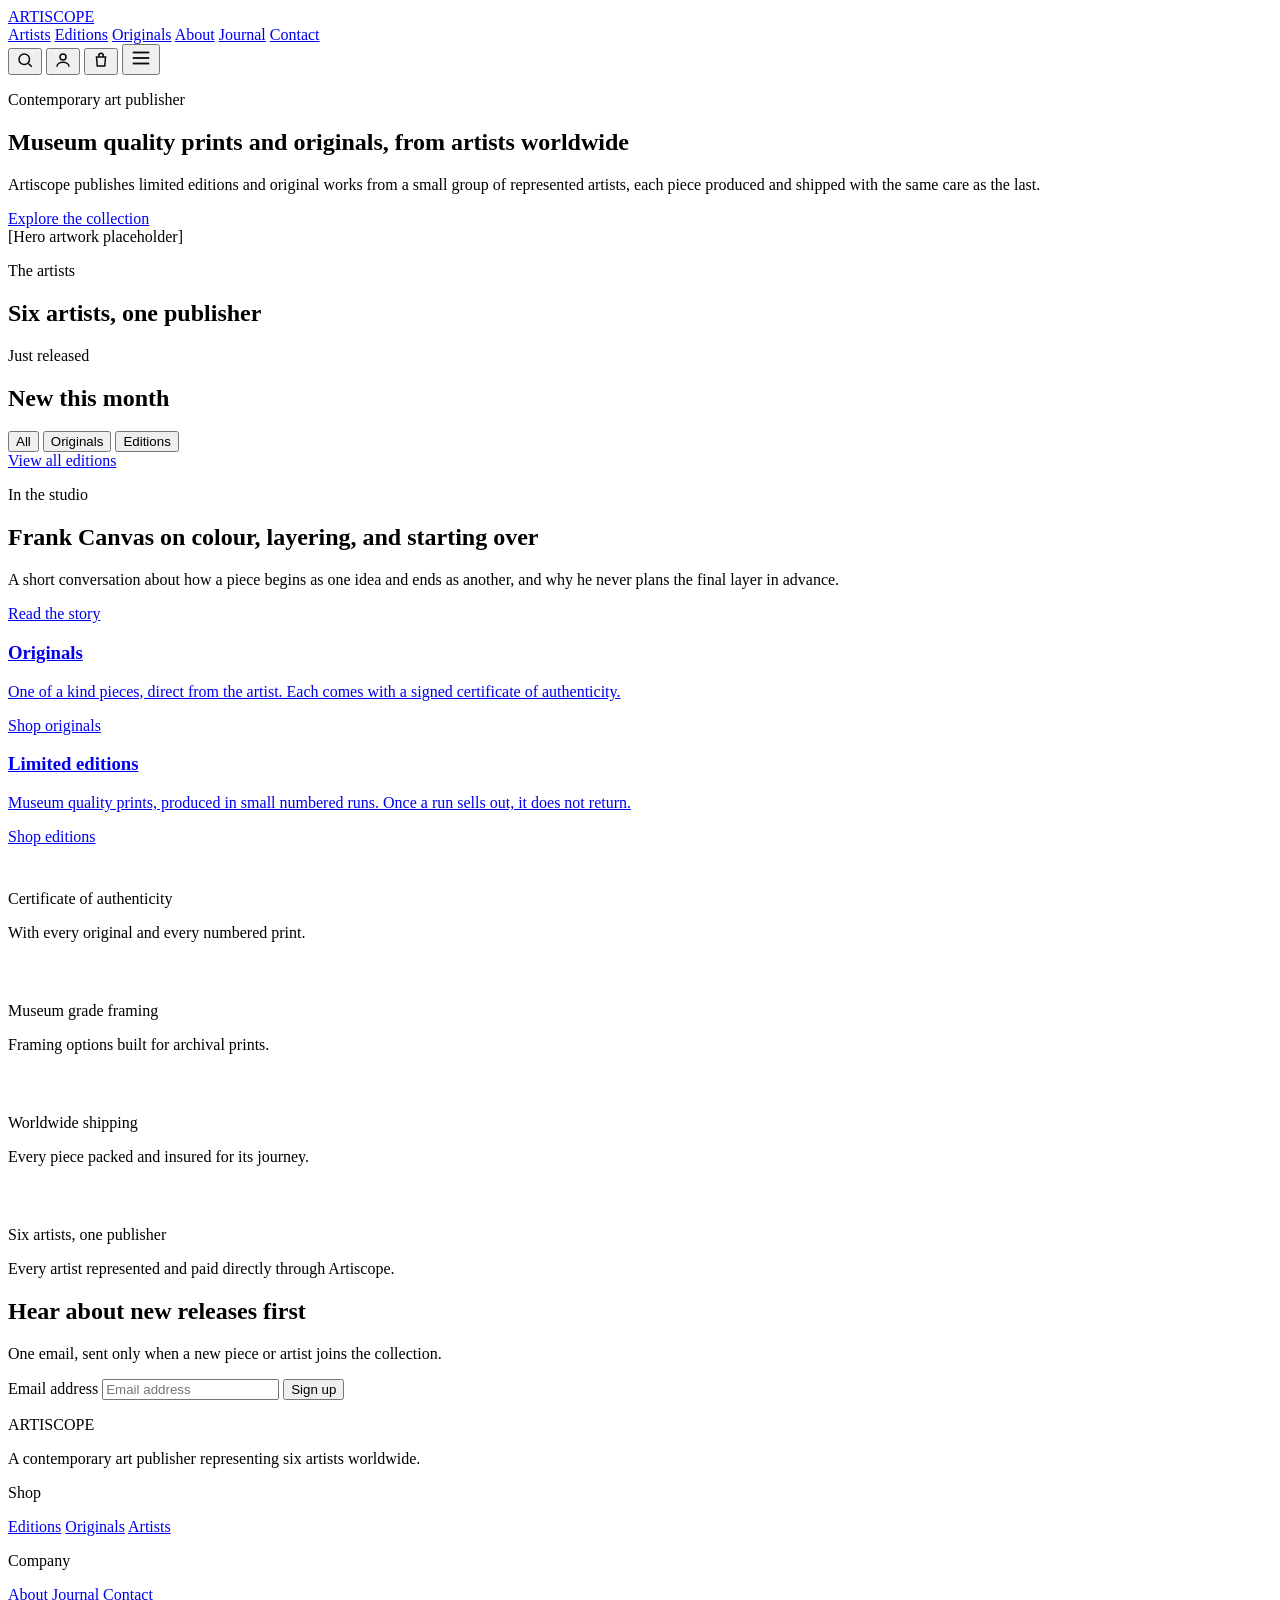
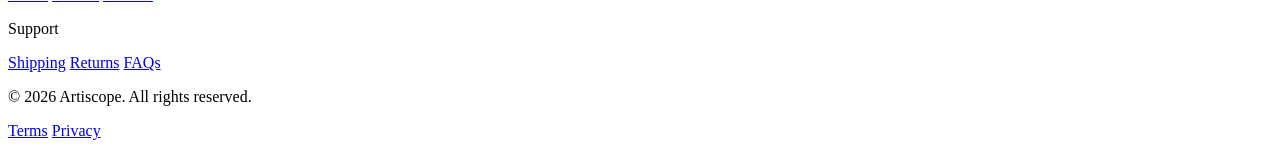
==== index.html @ 6ca1b60c "HTML 1.0" ====
<!doctype html>
<html lang="en">
<head>
<meta charset="utf-8">
<meta name="viewport" content="width=device-width, initial-scale=1">
<title>Artiscope, contemporary art publisher</title>
<meta name="description" content="Museum quality prints and originals, from artists worldwide.">
<link rel="preconnect" href="https://fonts.googleapis.com">
<link rel="stylesheet" href="https://fonts.googleapis.com/css2?family=Fraunces:opsz,wght@9..144,300;9..144,500;9..144,600&family=Work+Sans:wght@400;500&display=swap">
<link rel="stylesheet" href="css/style.css">
</head>
<body>

<!-- NAV -->
<header class="nav">
  <div class="nav-inner">
    <a href="#" class="logo">ARTISCOPE</a>
    <nav class="desktop-nav" aria-label="Primary">
      <a href="#artists" class="nav-link">Artists</a>
      <a href="#editions" class="nav-link">Editions</a>
      <a href="#originals" class="nav-link">Originals</a>
      <a href="#about" class="nav-link">About</a>
      <a href="#journal" class="nav-link">Journal</a>
      <a href="#contact" class="nav-link">Contact</a>
    </nav>
    <div class="nav-icons">
      <button class="icon-btn" id="search-toggle" aria-label="Search">
        <svg width="18" height="18" viewBox="0 0 24 24" fill="none" stroke="#0A0A0A" stroke-width="2"><circle cx="11" cy="11" r="7"></circle><line x1="21" y1="21" x2="16.65" y2="16.65"></line></svg>
      </button>
      <button class="icon-btn" aria-label="Account">
        <svg width="18" height="18" viewBox="0 0 24 24" fill="none" stroke="#0A0A0A" stroke-width="2"><circle cx="12" cy="8" r="4"></circle><path d="M4 21c0-4 4-6 8-6s8 2 8 6"></path></svg>
      </button>
      <button class="icon-btn" id="cart-toggle" aria-label="Open bag">
        <svg width="18" height="18" viewBox="0 0 24 24" fill="none" stroke="#0A0A0A" stroke-width="2"><path d="M6 8h12l-1 12H7L6 8z"></path><path d="M9 8V6a3 3 0 0 1 6 0v2"></path></svg>
        <span class="cart-badge" id="cart-badge" hidden>0</span>
      </button>
      <button class="icon-btn hamburger" id="menu-toggle" aria-label="Open menu">
        <svg width="22" height="22" viewBox="0 0 24 24" fill="none" stroke="#0A0A0A" stroke-width="2"><line x1="3" y1="6" x2="21" y2="6"></line><line x1="3" y1="12" x2="21" y2="12"></line><line x1="3" y1="18" x2="21" y2="18"></line></svg>
      </button>
    </div>
  </div>
</header>

<!-- MOBILE MENU -->
<div class="mobile-menu" id="mobile-menu" hidden>
  <div class="mobile-menu-top">
    <span class="logo">ARTISCOPE</span>
    <button class="icon-btn" id="menu-close" aria-label="Close menu">
      <svg width="22" height="22" viewBox="0 0 24 24" fill="none" stroke="#0A0A0A" stroke-width="2"><line x1="4" y1="4" x2="20" y2="20"></line><line x1="20" y1="4" x2="4" y2="20"></line></svg>
    </button>
  </div>
  <nav class="mobile-menu-links" aria-label="Mobile primary">
    <a href="#artists">Artists</a>
    <a href="#editions">Editions</a>
    <a href="#originals">Originals</a>
    <a href="#about">About</a>
    <a href="#journal">Journal</a>
    <a href="#contact">Contact</a>
  </nav>
</div>

<!-- SEARCH OVERLAY -->
<div class="search-overlay" id="search-overlay" hidden>
  <div class="search-inner">
    <div class="search-top">
      <span class="eyebrow">Search</span>
      <button class="icon-btn" id="search-close" aria-label="Close search">
        <svg width="22" height="22" viewBox="0 0 24 24" fill="none" stroke="#0A0A0A" stroke-width="2"><line x1="4" y1="4" x2="20" y2="20"></line><line x1="20" y1="4" x2="4" y2="20"></line></svg>
      </button>
    </div>
    <label for="search-input" class="visually-hidden">Search artists, editions and journal</label>
    <input id="search-input" class="search-input" type="text" placeholder="Search artists, editions, journal" autocomplete="off">
    <div id="search-results" class="search-results"></div>
  </div>
</div>

<!-- CART DRAWER -->
<div class="cart-backdrop" id="cart-backdrop" hidden></div>
<aside class="cart-drawer" id="cart-drawer" hidden aria-label="Shopping bag">
  <div class="cart-head">
    <h3>Your bag</h3>
    <button class="icon-btn" id="cart-close" aria-label="Close bag">
      <svg width="20" height="20" viewBox="0 0 24 24" fill="none" stroke="#0A0A0A" stroke-width="2"><line x1="4" y1="4" x2="20" y2="20"></line><line x1="20" y1="4" x2="4" y2="20"></line></svg>
    </button>
  </div>
  <div class="cart-body" id="cart-body"></div>
  <div class="cart-foot" id="cart-foot" hidden>
    <div class="cart-subtotal-row">
      <span>Subtotal</span>
      <span id="cart-subtotal">£0</span>
    </div>
    <button class="btn-primary btn-block" id="checkout-btn">Checkout</button>
    <p class="cart-note">Prototype only, no payment is taken yet.</p>
  </div>
</aside>

<main>

  <!-- HERO -->
  <section class="hero">
    <p class="eyebrow">Contemporary art publisher</p>
    <h1>Museum quality prints and originals, from artists worldwide</h1>
    <p class="hero-copy">Artiscope publishes limited editions and original works from a small group of represented artists, each piece produced and shipped with the same care as the last.</p>
    <a href="#editions" class="btn-primary">Explore the collection</a>
    <div class="hero-image">[Hero artwork placeholder]</div>
  </section>

  <!-- ARTISTS -->
  <section id="artists" class="section">
    <div class="section-head">
      <p class="eyebrow">The artists</p>
      <h2>Six artists, one publisher</h2>
    </div>
    <div class="artists-grid" id="artists-grid"></div>
  </section>

  <!-- RELEASES -->
  <section id="editions" class="section section-tinted">
    <div class="section-head">
      <p class="eyebrow">Just released</p>
      <h2>New this month</h2>
    </div>
    <div class="filter-tabs" id="filter-tabs">
      <button class="filter-tab is-active" data-filter="all">All</button>
      <button class="filter-tab" data-filter="originals">Originals</button>
      <button class="filter-tab" data-filter="editions">Editions</button>
    </div>
    <div class="releases-grid" id="releases-grid"></div>
    <p class="empty-note" id="releases-empty" hidden>No pieces in this category right now.</p>
    <a href="#" class="btn-ghost">View all editions</a>
  </section>

  <!-- EDITORIAL -->
  <section id="journal" class="section">
    <div class="editorial">
      <div class="editorial-image"></div>
      <div class="editorial-copy">
        <p class="eyebrow">In the studio</p>
        <h2>Frank Canvas on colour, layering, and starting over</h2>
        <p>A short conversation about how a piece begins as one idea and ends as another, and why he never plans the final layer in advance.</p>
        <a href="#" class="btn-ghost">Read the story</a>
      </div>
    </div>
  </section>

  <!-- ORIGINALS VS EDITIONS -->
  <section id="originals" class="section">
    <div class="panels">
      <a href="#" class="panel">
        <h3>Originals</h3>
        <p>One of a kind pieces, direct from the artist. Each comes with a signed certificate of authenticity.</p>
        <span class="btn-ghost">Shop originals</span>
      </a>
      <a href="#" class="panel">
        <h3>Limited editions</h3>
        <p>Museum quality prints, produced in small numbered runs. Once a run sells out, it does not return.</p>
        <span class="btn-ghost">Shop editions</span>
      </a>
    </div>
  </section>

  <!-- TRUST -->
  <section class="trust">
    <div class="trust-grid">
      <div class="trust-item">
        <svg width="24" height="24" viewBox="0 0 24 24" fill="none" stroke="#FFFFFF" stroke-width="1.6"><path d="M12 2l2.4 4.9 5.4.8-3.9 3.8.9 5.4-4.8-2.5-4.8 2.5.9-5.4-3.9-3.8 5.4-.8z"></path></svg>
        <p class="trust-title">Certificate of authenticity</p>
        <p class="trust-copy">With every original and every numbered print.</p>
      </div>
      <div class="trust-item">
        <svg width="24" height="24" viewBox="0 0 24 24" fill="none" stroke="#FFFFFF" stroke-width="1.6"><rect x="3" y="3" width="18" height="18" rx="2"></rect></svg>
        <p class="trust-title">Museum grade framing</p>
        <p class="trust-copy">Framing options built for archival prints.</p>
      </div>
      <div class="trust-item">
        <svg width="24" height="24" viewBox="0 0 24 24" fill="none" stroke="#FFFFFF" stroke-width="1.6"><circle cx="12" cy="12" r="9"></circle><line x1="3" y1="12" x2="21" y2="12"></line></svg>
        <p class="trust-title">Worldwide shipping</p>
        <p class="trust-copy">Every piece packed and insured for its journey.</p>
      </div>
      <div class="trust-item">
        <svg width="24" height="24" viewBox="0 0 24 24" fill="none" stroke="#FFFFFF" stroke-width="1.6"><circle cx="12" cy="8" r="4"></circle><path d="M4 21c0-4 4-6 8-6s8 2 8 6"></path></svg>
        <p class="trust-title">Six artists, one publisher</p>
        <p class="trust-copy">Every artist represented and paid directly through Artiscope.</p>
      </div>
    </div>
  </section>

  <!-- NEWSLETTER -->
  <section id="about" class="section newsletter">
    <h2>Hear about new releases first</h2>
    <p>One email, sent only when a new piece or artist joins the collection.</p>
    <form class="newsletter-form" id="newsletter-form">
      <label for="newsletter-email" class="visually-hidden">Email address</label>
      <input id="newsletter-email" type="email" placeholder="Email address" required>
      <button class="btn-primary" type="submit">Sign up</button>
    </form>
    <p class="newsletter-success" id="newsletter-success" hidden>Thanks, you are on the list.</p>
  </section>

</main>

<!-- FOOTER -->
<footer id="contact" class="footer">
  <div class="footer-grid">
    <div>
      <p class="footer-logo">ARTISCOPE</p>
      <p class="footer-blurb">A contemporary art publisher representing six artists worldwide.</p>
    </div>
    <div class="footer-col">
      <p class="footer-heading">Shop</p>
      <a href="#editions" class="footer-link">Editions</a>
      <a href="#originals" class="footer-link">Originals</a>
      <a href="#artists" class="footer-link">Artists</a>
    </div>
    <div class="footer-col">
      <p class="footer-heading">Company</p>
      <a href="#about" class="footer-link">About</a>
      <a href="#journal" class="footer-link">Journal</a>
      <a href="#contact" class="footer-link">Contact</a>
    </div>
    <div class="footer-col">
      <p class="footer-heading">Support</p>
      <a href="#" class="footer-link">Shipping</a>
      <a href="#" class="footer-link">Returns</a>
      <a href="#" class="footer-link">FAQs</a>
    </div>
  </div>
  <div class="footer-bottom">
    <p>© 2026 Artiscope. All rights reserved.</p>
    <div class="footer-legal">
      <a href="#" class="footer-link">Terms</a>
      <a href="#" class="footer-link">Privacy</a>
    </div>
  </div>
</footer>

<script src="js/data.js"></script>
<script src="js/main.js"></script>
</body>
</html>
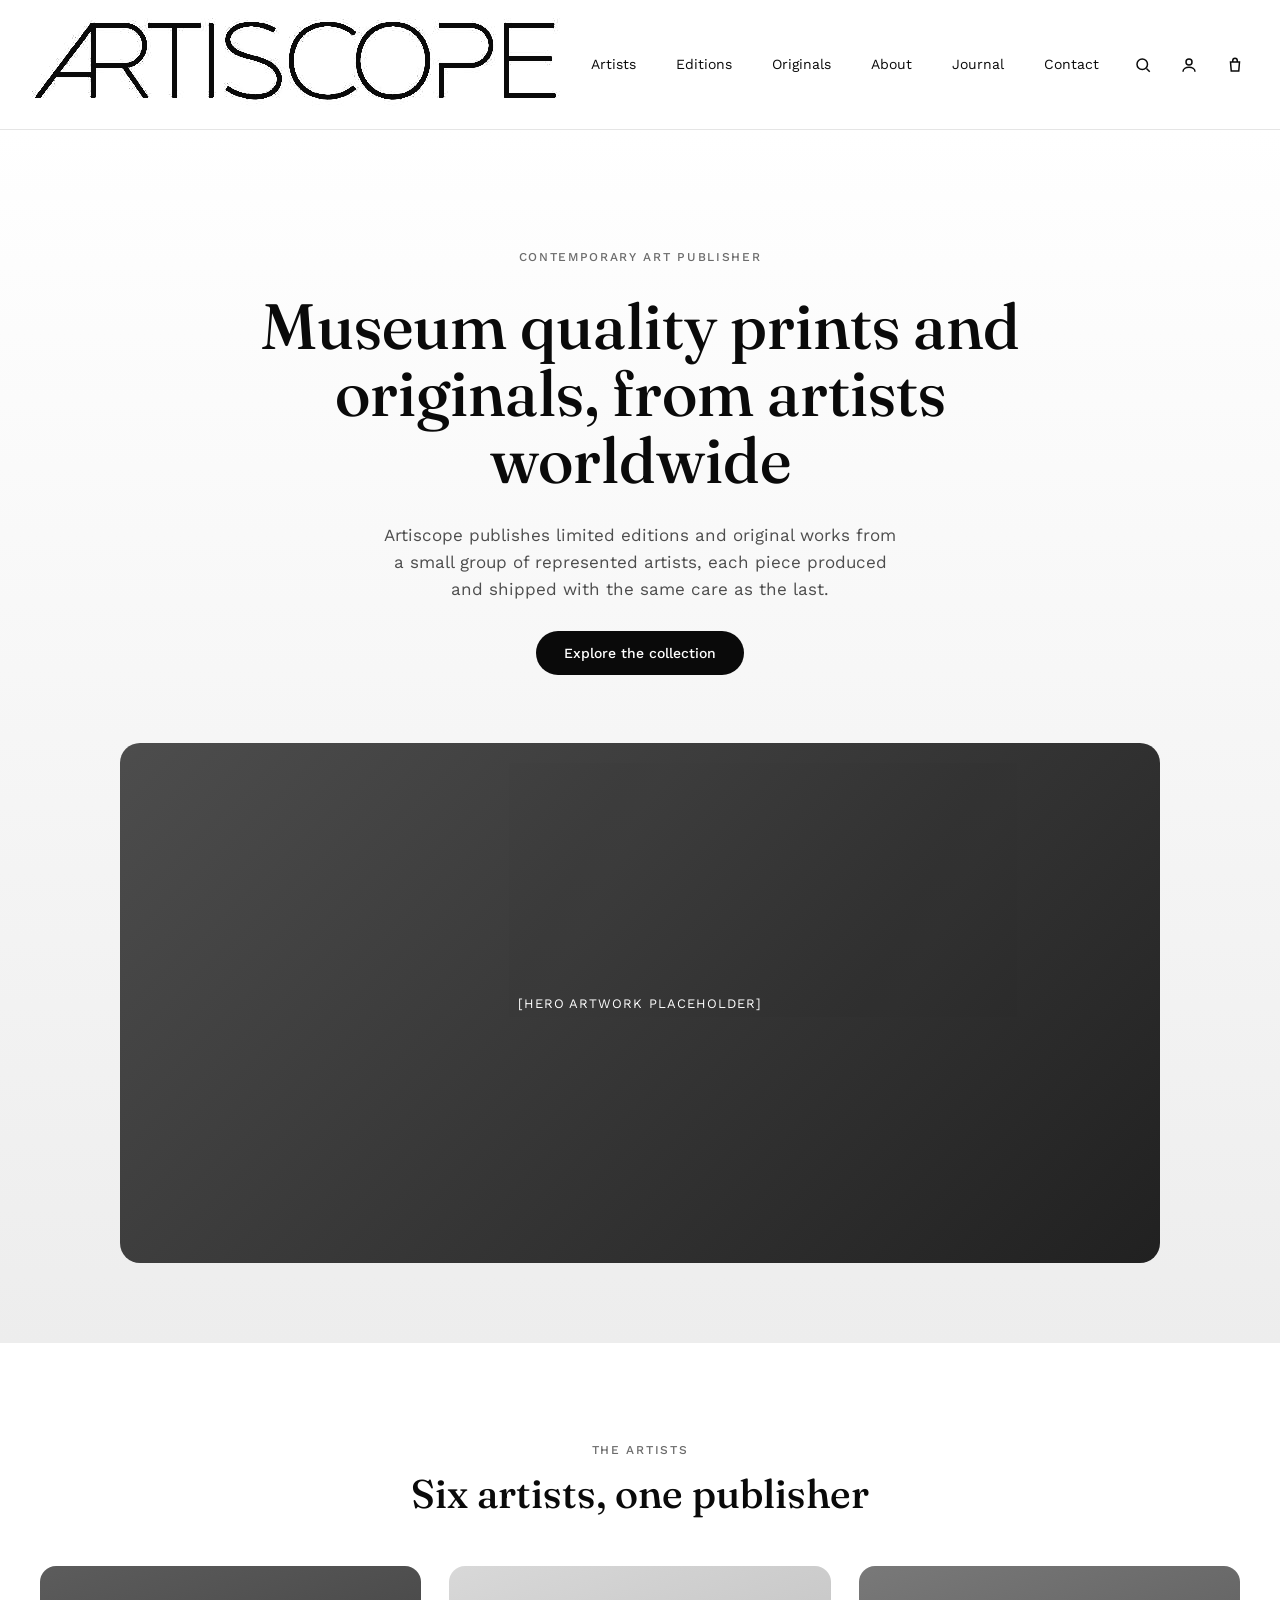
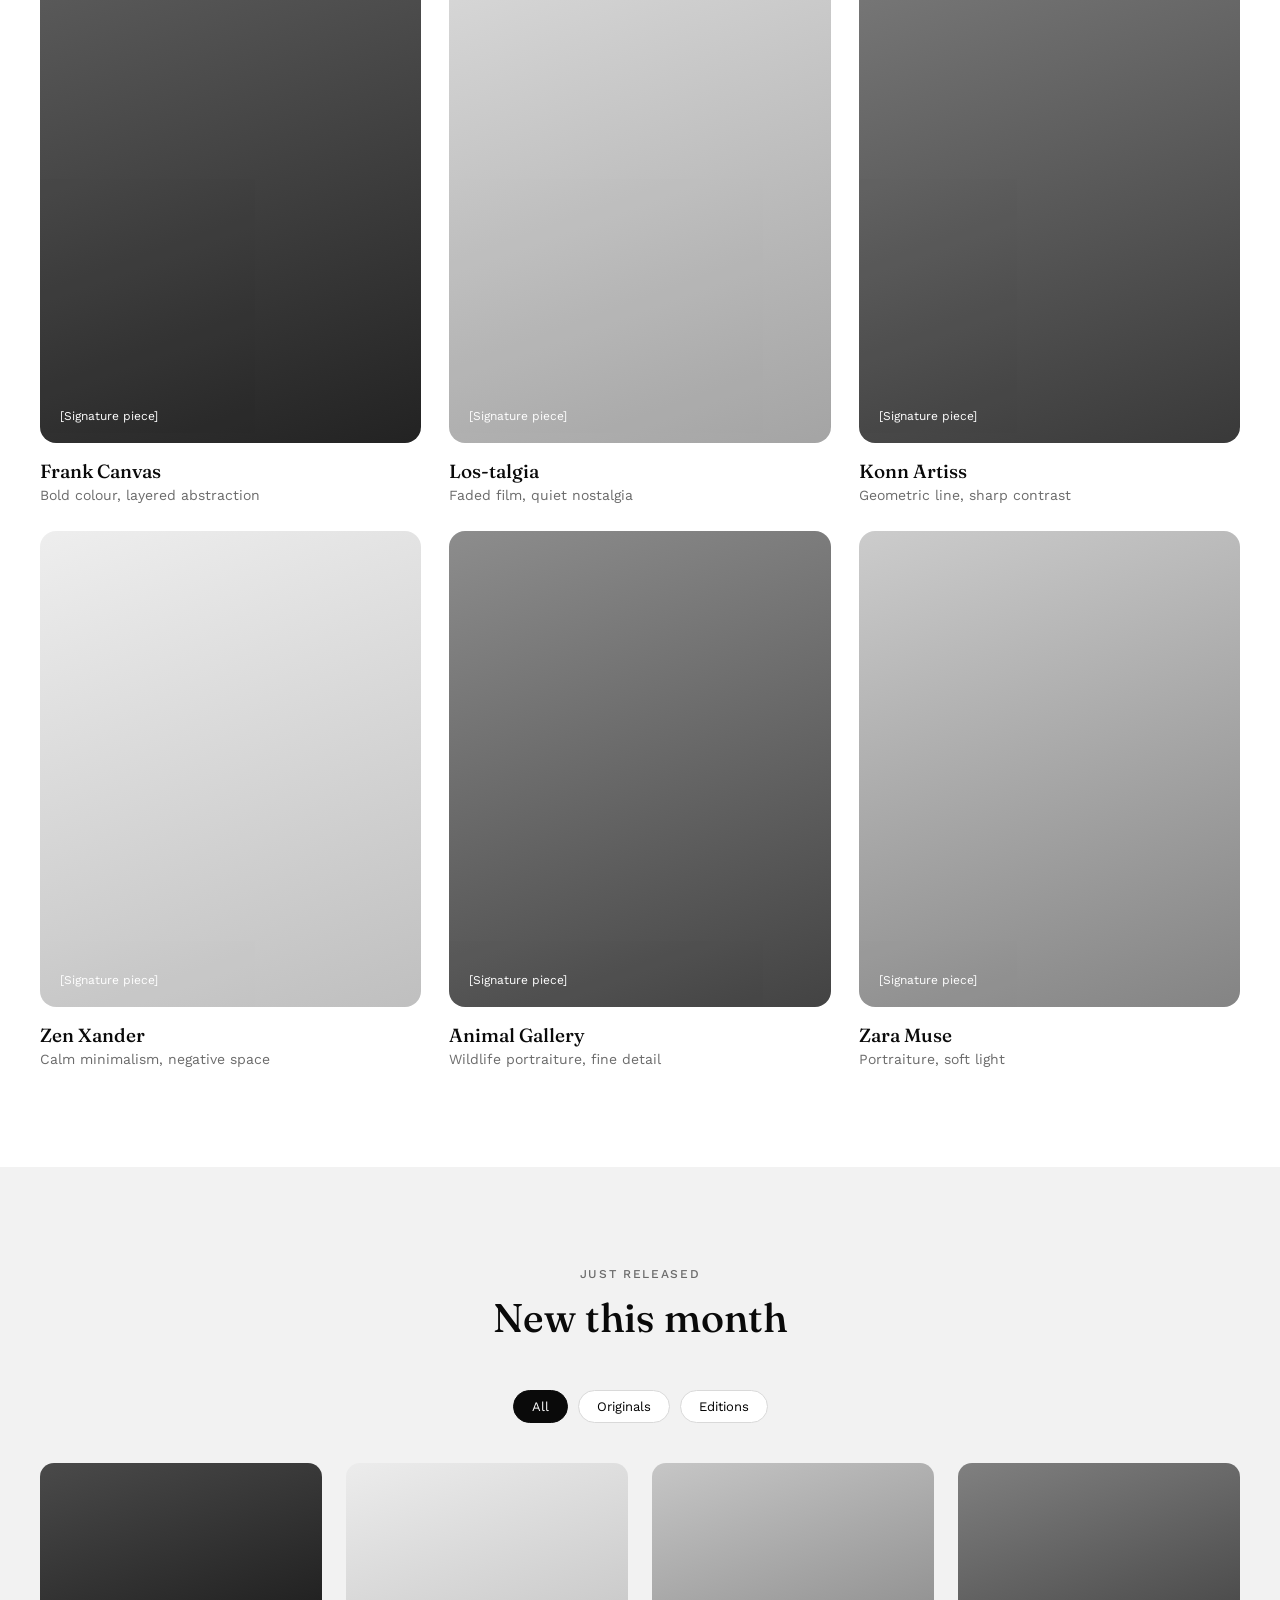
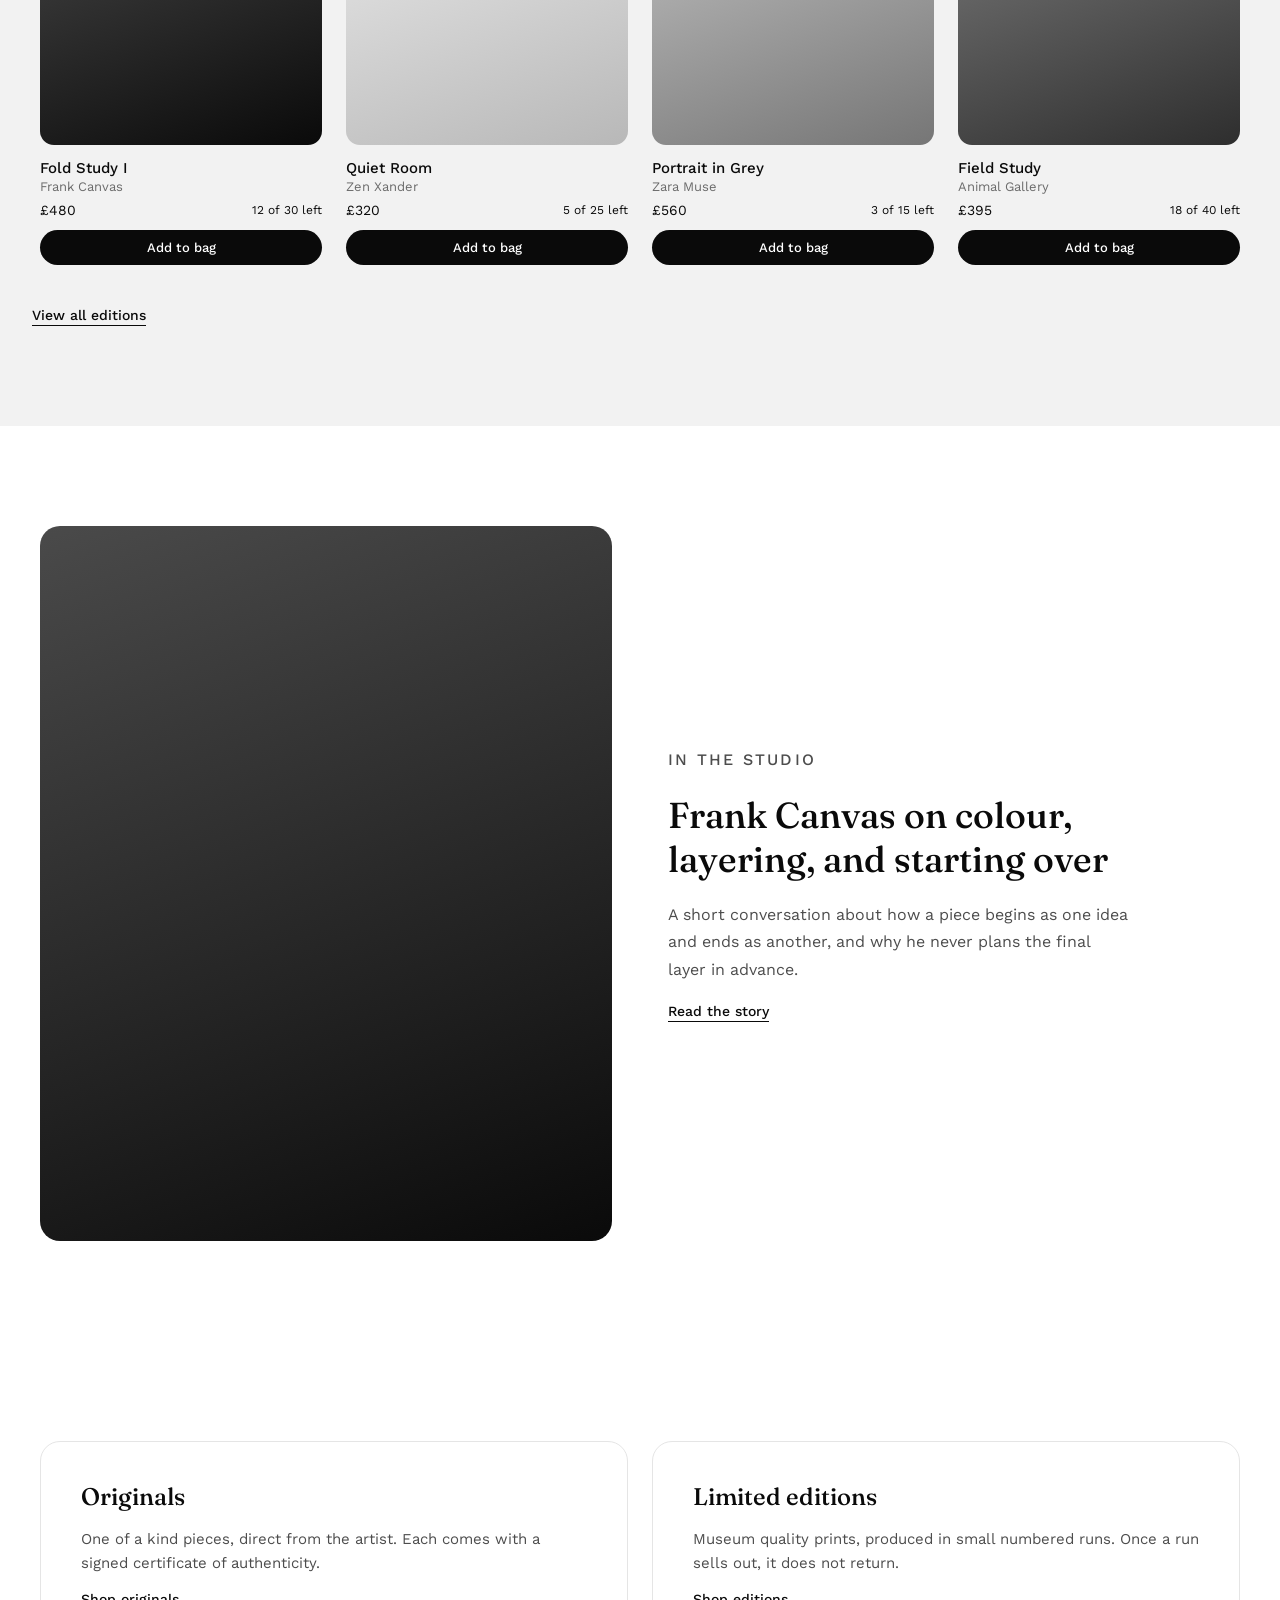
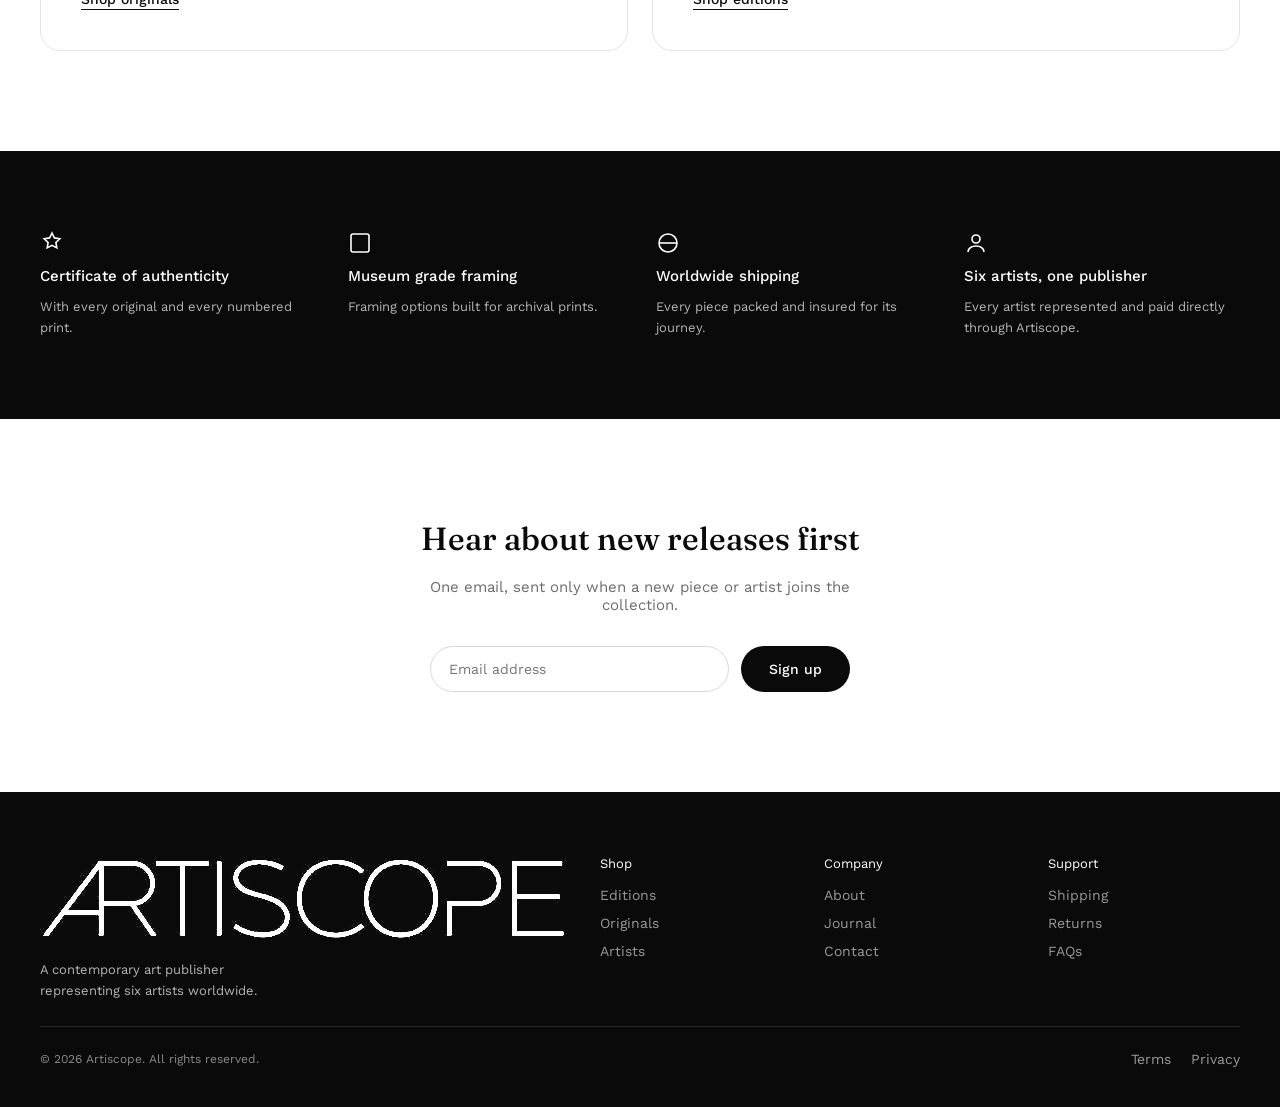
==== commit 55800b7b: "Replace text logos with image logos" ====
--- a/index.html
+++ b/index.html
@@ -14,7 +14,7 @@
 <!-- NAV -->
 <header class="nav">
   <div class="nav-inner">
-    <a href="#" class="logo">ARTISCOPE</a>
+    <a href="#" class="logo"><img src="logo-black.png" alt="Artiscope" class="logo-img"></a>
     <nav class="desktop-nav" aria-label="Primary">
       <a href="#artists" class="nav-link">Artists</a>
       <a href="#editions" class="nav-link">Editions</a>
@@ -44,7 +44,7 @@
 <!-- MOBILE MENU -->
 <div class="mobile-menu" id="mobile-menu" hidden>
   <div class="mobile-menu-top">
-    <span class="logo">ARTISCOPE</span>
+    <span class="logo"><img src="logo-black.png" alt="Artiscope" class="logo-img"></span>
     <button class="icon-btn" id="menu-close" aria-label="Close menu">
       <svg width="22" height="22" viewBox="0 0 24 24" fill="none" stroke="#0A0A0A" stroke-width="2"><line x1="4" y1="4" x2="20" y2="20"></line><line x1="20" y1="4" x2="4" y2="20"></line></svg>
     </button>
@@ -203,7 +203,7 @@
 <footer id="contact" class="footer">
   <div class="footer-grid">
     <div>
-      <p class="footer-logo">ARTISCOPE</p>
+      <img src="logo-white.png" alt="Artiscope" class="footer-logo-img">
       <p class="footer-blurb">A contemporary art publisher representing six artists worldwide.</p>
     </div>
     <div class="footer-col">
--- a/css/style.css
+++ b/css/style.css
@@ -0,0 +1,411 @@
+:root {
+  --ink: #0A0A0A;
+  --paper: #FFFFFF;
+  --tint: #F2F2F2;
+  --line: #E5E5E5;
+  --muted: #6B6B6B;
+  --muted-2: #4D4D4D;
+}
+
+* { box-sizing: border-box; }
+
+body {
+  margin: 0;
+  font-family: "Work Sans", system-ui, sans-serif;
+  background: var(--paper);
+  color: var(--ink);
+}
+
+h1, h2, h3 { font-family: "Fraunces", Georgia, serif; font-weight: 500; margin: 0; }
+p { margin: 0; }
+a { color: inherit; text-decoration: none; }
+button { font-family: inherit; cursor: pointer; }
+input { font-family: inherit; }
+
+.visually-hidden {
+  position: absolute;
+  width: 1px;
+  height: 1px;
+  overflow: hidden;
+  clip: rect(0 0 0 0);
+}
+
+.eyebrow {
+  text-transform: uppercase;
+  letter-spacing: 0.14em;
+  font-size: 12px;
+  font-weight: 500;
+  color: var(--muted);
+}
+
+/* NAV */
+.nav {
+  position: sticky;
+  top: 0;
+  z-index: 40;
+  background: rgba(255,255,255,0.9);
+  backdrop-filter: blur(10px);
+  border-bottom: 1px solid var(--line);
+}
+.nav-inner {
+  max-width: 1280px;
+  margin: 0 auto;
+  padding: 18px 32px;
+  display: flex;
+  align-items: center;
+  justify-content: space-between;
+}
+.logo {
+  font-family: "Fraunces", Georgia, serif;
+  font-size: 20px;
+  font-weight: 600;
+  letter-spacing: 0.02em;
+}
+.desktop-nav { display: flex; align-items: center; gap: 32px; }
+.nav-link {
+  font-size: 14px;
+  padding: 8px 4px;
+  border-bottom: 1px solid transparent;
+  transition: border-color 0.15s ease;
+}
+.nav-link:hover { border-color: var(--ink); }
+.nav-icons { display: flex; align-items: center; gap: 20px; }
+.icon-btn {
+  background: none;
+  border: none;
+  padding: 4px;
+  display: flex;
+  align-items: center;
+  position: relative;
+}
+.cart-badge {
+  position: absolute;
+  top: -4px;
+  right: -6px;
+  background: var(--ink);
+  color: var(--paper);
+  font-size: 10px;
+  line-height: 1;
+  border-radius: 999px;
+  min-width: 16px;
+  height: 16px;
+  display: flex;
+  align-items: center;
+  justify-content: center;
+  padding: 0 3px;
+}
+.hamburger { display: none; }
+
+/* BUTTONS */
+.btn-primary {
+  display: inline-flex;
+  align-items: center;
+  justify-content: center;
+  padding: 14px 28px;
+  border-radius: 999px;
+  font-size: 14px;
+  font-weight: 500;
+  background: var(--ink);
+  color: var(--paper);
+  border: none;
+  transition: opacity 0.15s ease;
+}
+.btn-primary:hover { opacity: 0.75; }
+.btn-block { width: 100%; }
+.btn-ghost {
+  display: inline-flex;
+  align-items: center;
+  gap: 6px;
+  font-size: 14px;
+  font-weight: 500;
+  border-bottom: 1px solid var(--ink);
+  padding-bottom: 2px;
+  width: fit-content;
+  transition: opacity 0.15s ease;
+}
+.btn-ghost:hover { opacity: 0.55; }
+
+/* MOBILE MENU */
+.mobile-menu {
+  position: fixed;
+  inset: 0;
+  z-index: 60;
+  background: var(--paper);
+  display: flex;
+  flex-direction: column;
+  padding: 24px 32px;
+}
+.mobile-menu-top { display: flex; align-items: center; justify-content: space-between; }
+.mobile-menu-links { display: flex; flex-direction: column; gap: 28px; margin-top: 56px; }
+.mobile-menu-links a { font-family: "Fraunces", Georgia, serif; font-size: 28px; }
+
+/* SEARCH */
+.search-overlay {
+  position: fixed;
+  inset: 0;
+  z-index: 70;
+  background: var(--paper);
+  overflow-y: auto;
+}
+.search-inner { max-width: 720px; margin: 0 auto; padding: 32px 24px 80px; }
+.search-top { display: flex; align-items: center; justify-content: space-between; margin-bottom: 32px; }
+.search-input {
+  border: none;
+  border-bottom: 1px solid #D9D9D9;
+  background: transparent;
+  font-size: 26px;
+  font-family: "Fraunces", Georgia, serif;
+  padding: 10px 0;
+  width: 100%;
+  outline: none;
+}
+.search-results { margin-top: 40px; display: flex; flex-direction: column; gap: 40px; }
+.search-group-title { margin-bottom: 16px; }
+.search-row {
+  display: flex;
+  align-items: center;
+  justify-content: space-between;
+  padding: 14px 0;
+  border-bottom: 1px solid #F0F0F0;
+}
+.search-row-title { font-size: 17px; }
+.search-row-meta { font-size: 13px; color: var(--muted); }
+.search-empty { margin-top: 40px; font-size: 15px; color: var(--muted); }
+
+/* CART */
+.cart-backdrop { position: fixed; inset: 0; z-index: 80; background: rgba(0,0,0,0.4); }
+.cart-drawer {
+  position: fixed;
+  top: 0; right: 0; bottom: 0;
+  width: 420px;
+  max-width: 100vw;
+  z-index: 90;
+  background: var(--paper);
+  display: flex;
+  flex-direction: column;
+  box-shadow: -20px 0 40px rgba(0,0,0,0.12);
+}
+.cart-head {
+  padding: 24px 28px;
+  border-bottom: 1px solid var(--line);
+  display: flex;
+  align-items: center;
+  justify-content: space-between;
+}
+.cart-body { flex-grow: 1; overflow-y: auto; padding: 12px 28px; }
+.cart-item { display: flex; gap: 14px; padding: 18px 0; border-bottom: 1px solid #F0F0F0; }
+.cart-item-thumb { width: 64px; height: 64px; border-radius: 10px; flex-shrink: 0; }
+.cart-item-body { flex-grow: 1; }
+.cart-item-title { font-size: 15px; font-weight: 500; }
+.cart-item-artist { font-size: 13px; color: var(--muted); margin-top: 2px; }
+.cart-item-row { display: flex; align-items: center; justify-content: space-between; margin-top: 8px; }
+.cart-remove { background: none; border: none; padding: 4px; color: var(--muted); }
+.cart-remove:hover { color: var(--ink); }
+.cart-empty { padding: 60px 0; text-align: center; display: flex; flex-direction: column; gap: 16px; align-items: center; }
+.cart-foot { padding: 24px 28px; border-top: 1px solid var(--line); }
+.cart-subtotal-row { display: flex; align-items: center; justify-content: space-between; margin-bottom: 16px; font-size: 15px; }
+.cart-subtotal-row span:last-child { font-size: 17px; font-weight: 500; }
+.cart-note { font-size: 12px; color: #9A9A9A; margin-top: 10px; text-align: center; }
+
+/* LAYOUT */
+.section { padding: 100px 32px; }
+.section-tinted { background: var(--tint); }
+.section-head { display: flex; flex-direction: column; align-items: center; gap: 12px; text-align: center; margin-bottom: 48px; }
+.section-head h2 { font-size: 40px; }
+
+/* HERO */
+.hero {
+  width: 100%;
+  display: flex;
+  flex-direction: column;
+  align-items: center;
+  text-align: center;
+  padding: 120px 32px 80px;
+  gap: 28px;
+  background: linear-gradient(180deg, #FFFFFF 0%, #EDEDED 100%);
+}
+.hero h1 { font-size: 64px; line-height: 1.05; max-width: 780px; }
+.hero-copy { font-size: 17px; color: var(--muted-2); max-width: 520px; line-height: 1.6; }
+.hero-image {
+  width: 100%;
+  max-width: 1040px;
+  aspect-ratio: 16/8;
+  margin-top: 40px;
+  border-radius: 20px;
+  background: linear-gradient(135deg, #3A3A3A 0%, #0A0A0A 100%);
+  display: flex;
+  align-items: center;
+  justify-content: center;
+  color: #FFFFFF;
+  font-size: 13px;
+  letter-spacing: 0.08em;
+  text-transform: uppercase;
+  opacity: 0.9;
+}
+
+/* ARTISTS */
+.artists-grid {
+  max-width: 1200px;
+  margin: 0 auto;
+  display: grid;
+  grid-template-columns: repeat(3, minmax(0,1fr));
+  gap: 28px;
+}
+.artist-card { display: flex; flex-direction: column; gap: 16px; transition: transform 0.2s ease; }
+.artist-card:hover { transform: translateY(-4px); }
+.artist-image {
+  width: 100%;
+  aspect-ratio: 4/5;
+  border-radius: 16px;
+  display: flex;
+  align-items: flex-end;
+  padding: 20px;
+  color: #FFFFFF;
+  font-size: 12px;
+  opacity: 0.9;
+}
+.artist-name { font-size: 19px; }
+.artist-tag { font-size: 14px; color: var(--muted); margin-top: 4px; }
+
+/* RELEASES */
+.filter-tabs { display: flex; gap: 10px; flex-wrap: wrap; justify-content: center; margin-bottom: 40px; }
+.filter-tab {
+  font-size: 13px;
+  padding: 8px 18px;
+  border-radius: 999px;
+  border: 1px solid #D9D9D9;
+  background: var(--paper);
+  transition: background 0.15s ease, color 0.15s ease;
+}
+.filter-tab.is-active { background: var(--ink); color: var(--paper); border-color: var(--ink); }
+.releases-grid {
+  max-width: 1200px;
+  margin: 0 auto 40px;
+  display: grid;
+  grid-template-columns: repeat(4, minmax(0,1fr));
+  gap: 24px;
+}
+.release-card { display: flex; flex-direction: column; gap: 14px; transition: transform 0.2s ease; }
+.release-card:hover { transform: translateY(-4px); }
+.release-image { width: 100%; aspect-ratio: 1/1; border-radius: 14px; }
+.release-title { font-size: 15px; font-weight: 500; }
+.release-artist { font-size: 13px; color: var(--muted); margin-top: 2px; }
+.release-row { display: flex; align-items: center; justify-content: space-between; margin-top: 8px; }
+.release-price { font-size: 14px; }
+.release-edition { font-size: 12px; }
+.release-add { width: 100%; margin-top: 12px; padding: 10px 0; font-size: 13px; }
+.empty-note { text-align: center; font-size: 14px; color: var(--muted); margin: 0 auto 24px; }
+.section-tinted .btn-ghost { margin: 0 auto; }
+
+/* EDITORIAL */
+.editorial {
+  max-width: 1200px;
+  margin: 0 auto;
+  display: grid;
+  grid-template-columns: 1fr 1fr;
+  gap: 56px;
+  align-items: center;
+}
+.editorial-image {
+  width: 100%;
+  aspect-ratio: 4/5;
+  border-radius: 20px;
+  background: linear-gradient(160deg, #4A4A4A 0%, #0A0A0A 100%);
+}
+.editorial-copy { display: flex; flex-direction: column; gap: 20px; max-width: 460px; }
+.editorial-copy h2 { font-size: 36px; }
+.editorial-copy p { font-size: 16px; color: var(--muted-2); line-height: 1.7; }
+
+/* PANELS */
+.panels {
+  max-width: 1200px;
+  margin: 0 auto;
+  display: grid;
+  grid-template-columns: repeat(2, minmax(0,1fr));
+  gap: 24px;
+}
+.panel {
+  display: flex;
+  flex-direction: column;
+  gap: 16px;
+  padding: 40px;
+  border-radius: 20px;
+  background: var(--paper);
+  border: 1px solid var(--line);
+  transition: transform 0.2s ease, box-shadow 0.2s ease;
+}
+.panel:hover { transform: translateY(-4px); box-shadow: 0 20px 40px rgba(0,0,0,0.08); }
+.panel h3 { font-size: 24px; }
+.panel p { font-size: 15px; color: var(--muted-2); line-height: 1.6; }
+
+/* TRUST */
+.trust { padding: 80px 32px; background: var(--ink); }
+.trust-grid {
+  max-width: 1200px;
+  margin: 0 auto;
+  display: grid;
+  grid-template-columns: repeat(4, minmax(0,1fr));
+  gap: 32px;
+}
+.trust-item { display: flex; flex-direction: column; gap: 12px; }
+.trust-title { color: #FFFFFF; font-size: 15px; font-weight: 500; }
+.trust-copy { color: #B5B5B5; font-size: 13px; line-height: 1.6; }
+
+/* NEWSLETTER */
+.newsletter { display: flex; flex-direction: column; align-items: center; gap: 20px; text-align: center; }
+.newsletter h2 { font-size: 32px; }
+.newsletter p { font-size: 15px; color: var(--muted); max-width: 420px; }
+.newsletter-form { display: flex; gap: 12px; margin-top: 12px; width: 100%; max-width: 420px; }
+.newsletter-form input {
+  flex-grow: 1;
+  padding: 14px 18px;
+  border-radius: 999px;
+  border: 1px solid #D9D9D9;
+  background: var(--paper);
+  font-size: 14px;
+}
+.newsletter-success { font-size: 14px; color: var(--muted-2); margin-top: 8px; }
+
+/* FOOTER */
+.footer { padding: 64px 32px 40px; background: var(--ink); }
+.footer-grid {
+  max-width: 1200px;
+  margin: 0 auto;
+  display: grid;
+  grid-template-columns: 1.4fr 1fr 1fr 1fr;
+  gap: 32px;
+}
+.footer-logo { font-family: "Fraunces", Georgia, serif; font-size: 20px; color: #FFFFFF; }
+.footer-blurb { font-size: 13px; color: #B5B5B5; margin-top: 12px; max-width: 220px; line-height: 1.6; }
+.footer-col { display: flex; flex-direction: column; gap: 12px; }
+.footer-heading { font-size: 13px; color: #FFFFFF; margin-bottom: 4px; }
+.footer-link { font-size: 14px; color: #9A9A9A; }
+.footer-link:hover { color: #FFFFFF; }
+.footer-bottom {
+  max-width: 1200px;
+  margin: 24px auto 0;
+  padding-top: 24px;
+  border-top: 1px solid #2A2A2A;
+  display: flex;
+  align-items: center;
+  justify-content: space-between;
+  flex-wrap: wrap;
+  gap: 16px;
+}
+.footer-bottom p { font-size: 12px; color: #8A8A8A; }
+.footer-legal { display: flex; gap: 20px; }
+
+/* RESPONSIVE */
+@media (max-width: 860px) {
+  .desktop-nav { display: none; }
+  .hamburger { display: flex; }
+  .hero h1 { font-size: 40px; }
+  .section-head h2 { font-size: 30px; }
+  .artists-grid { grid-template-columns: repeat(2, minmax(0,1fr)); }
+  .releases-grid { grid-template-columns: repeat(1, minmax(0,1fr)); }
+  .editorial { grid-template-columns: 1fr; }
+  .trust-grid { grid-template-columns: repeat(2, minmax(0,1fr)); }
+  .panels { grid-template-columns: 1fr; }
+  .cart-drawer { width: 100%; }
+}
+[hidden] { display: none !important; }
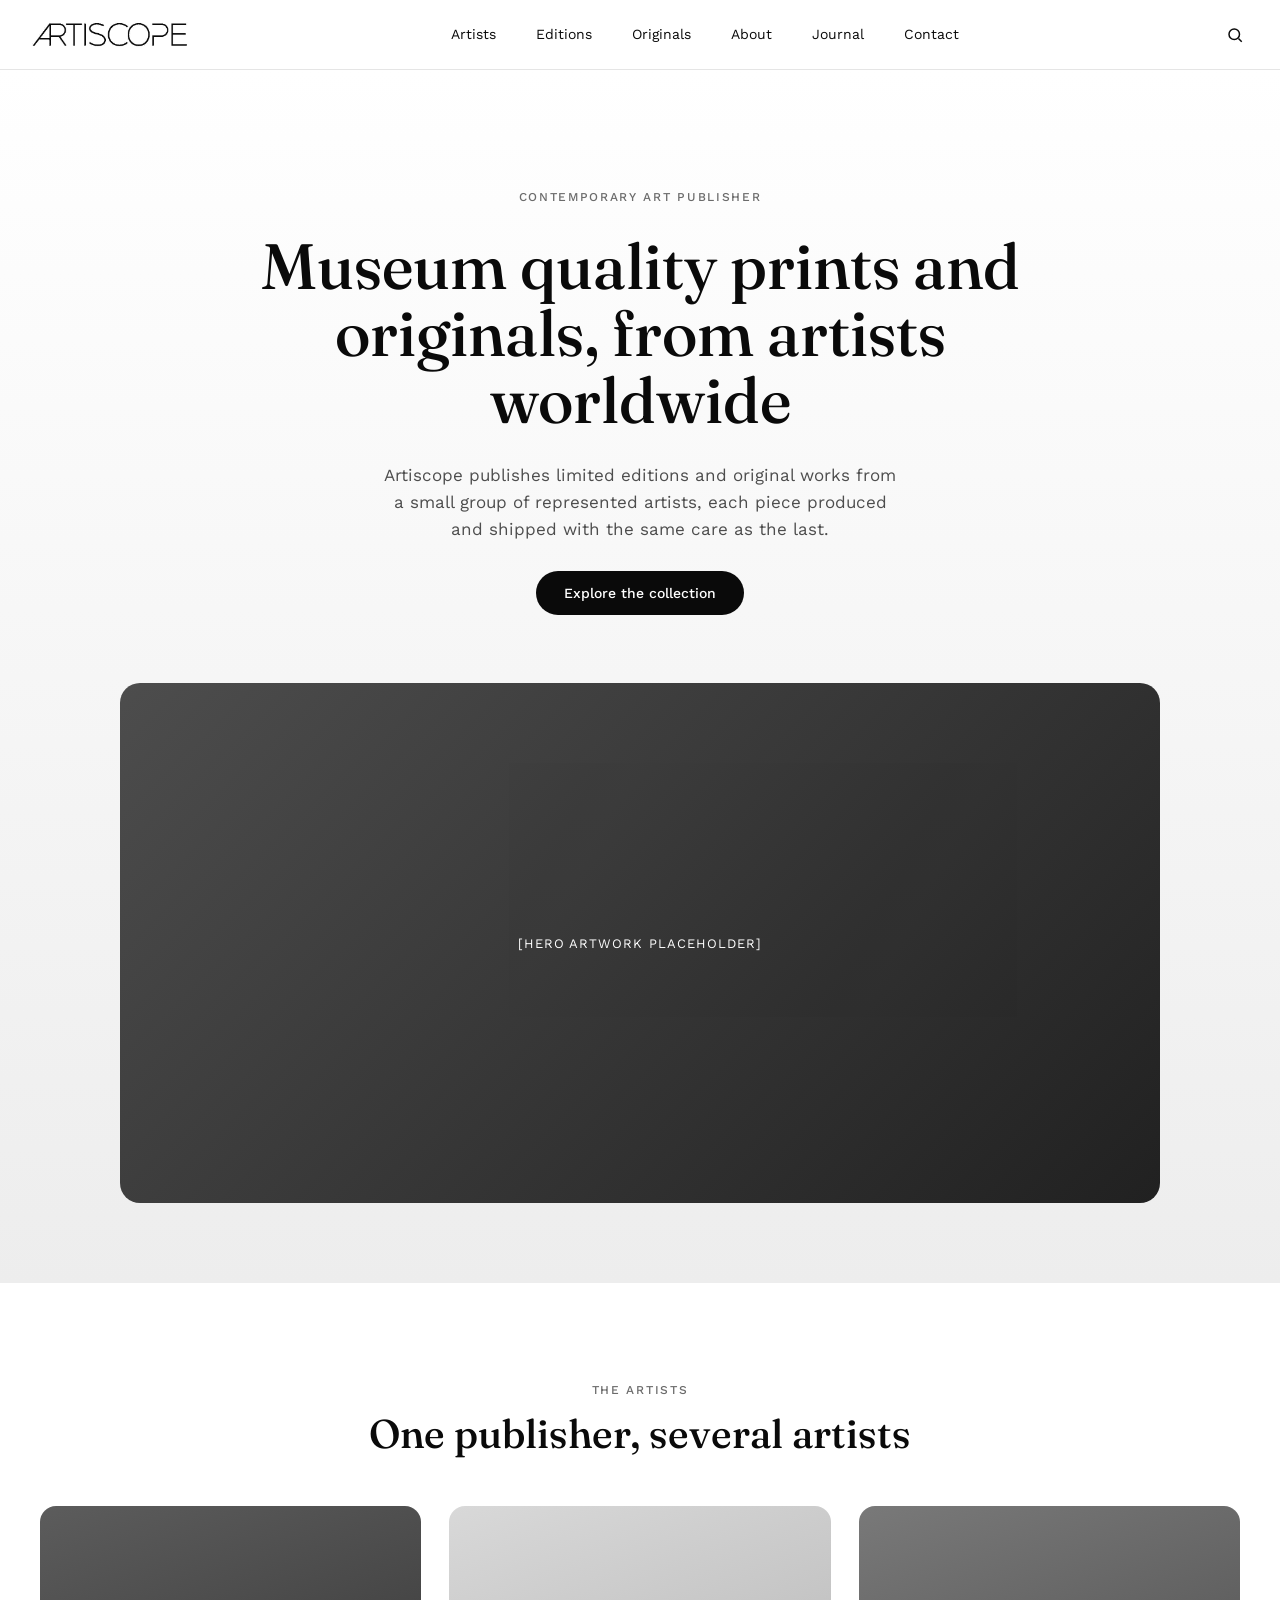
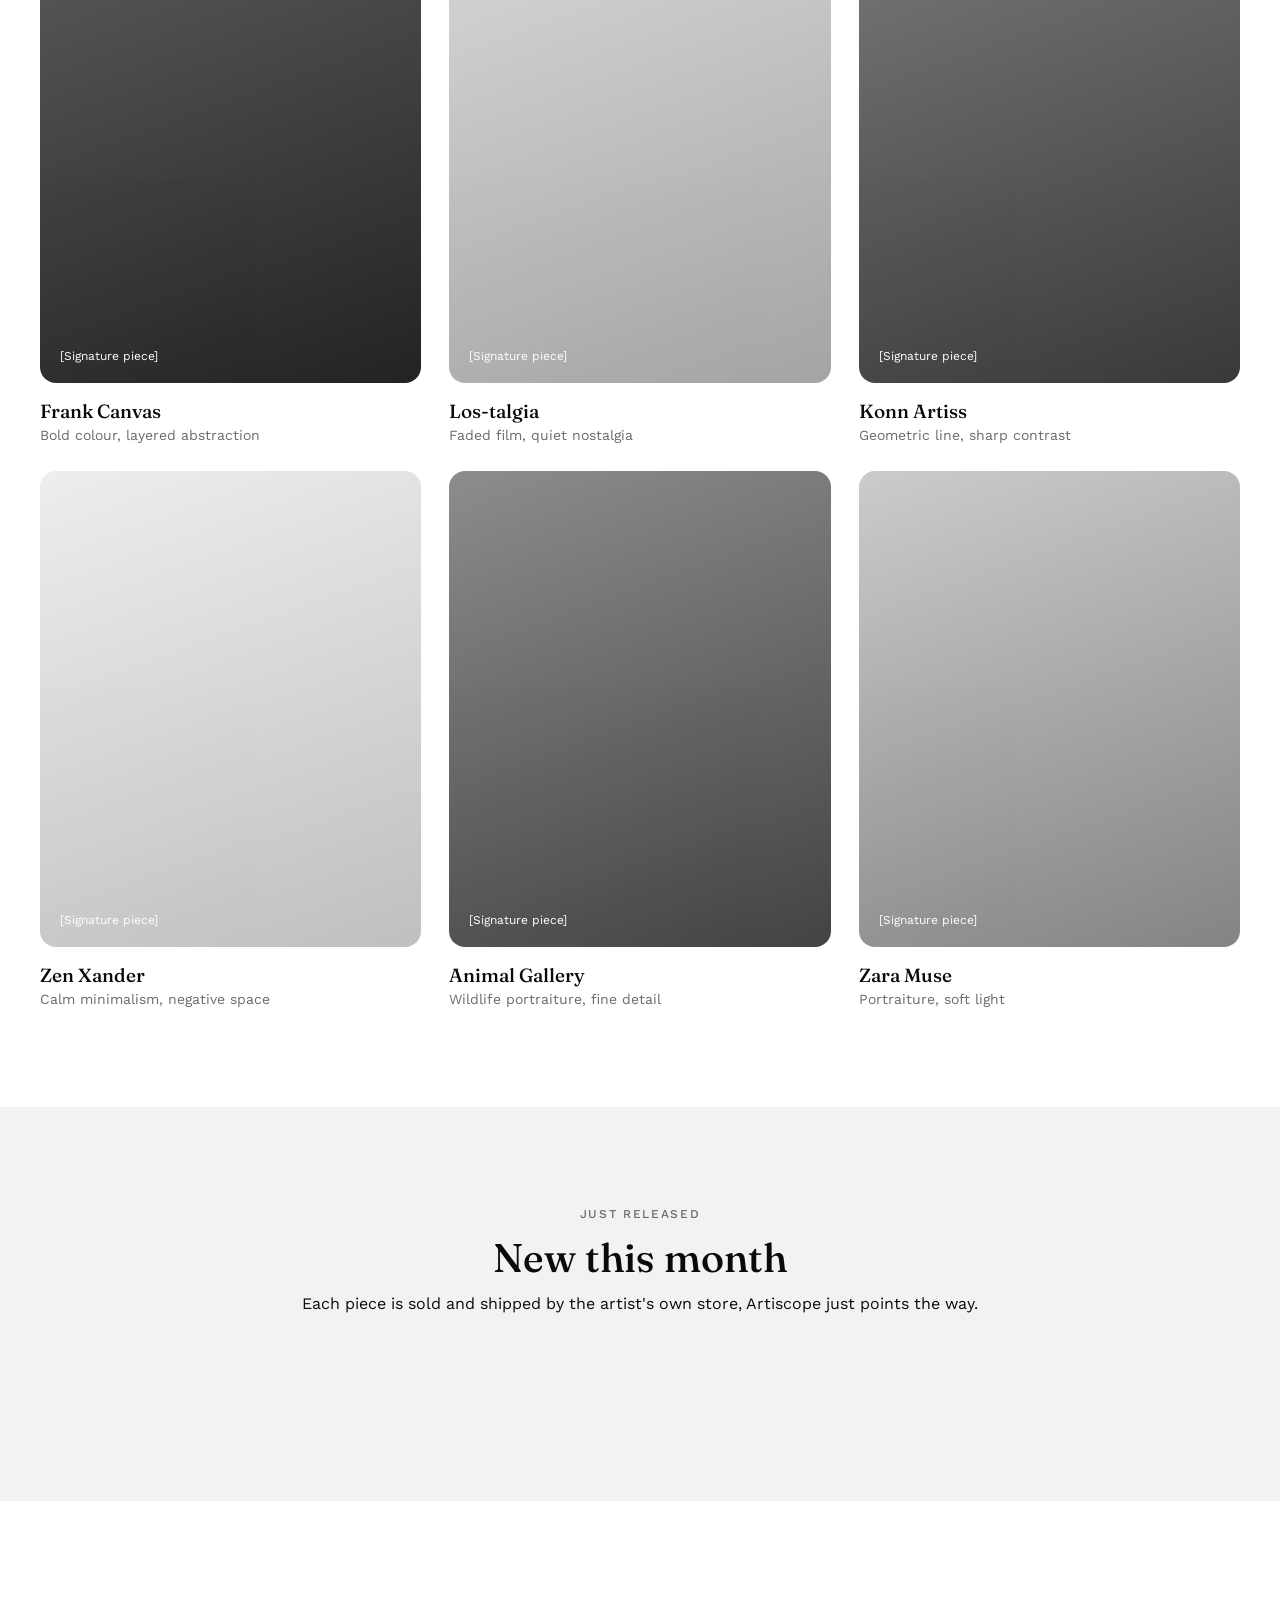
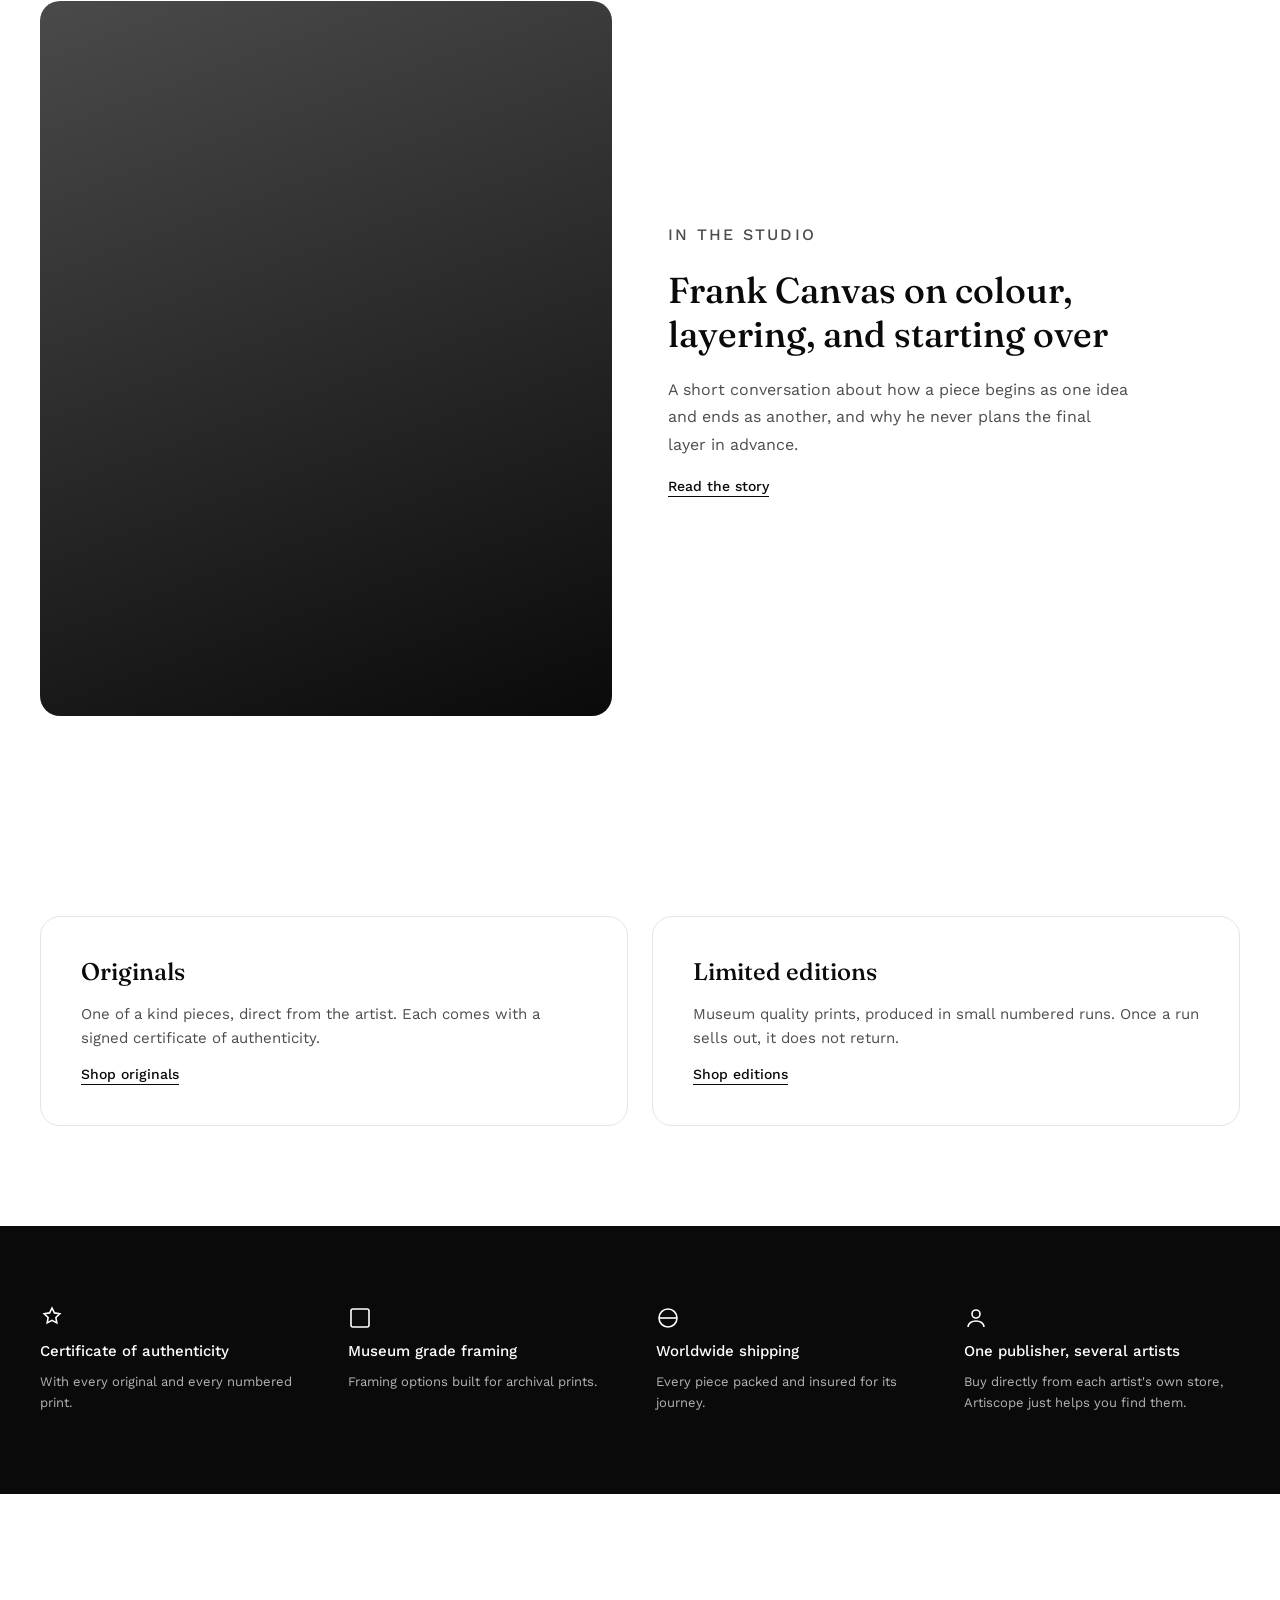
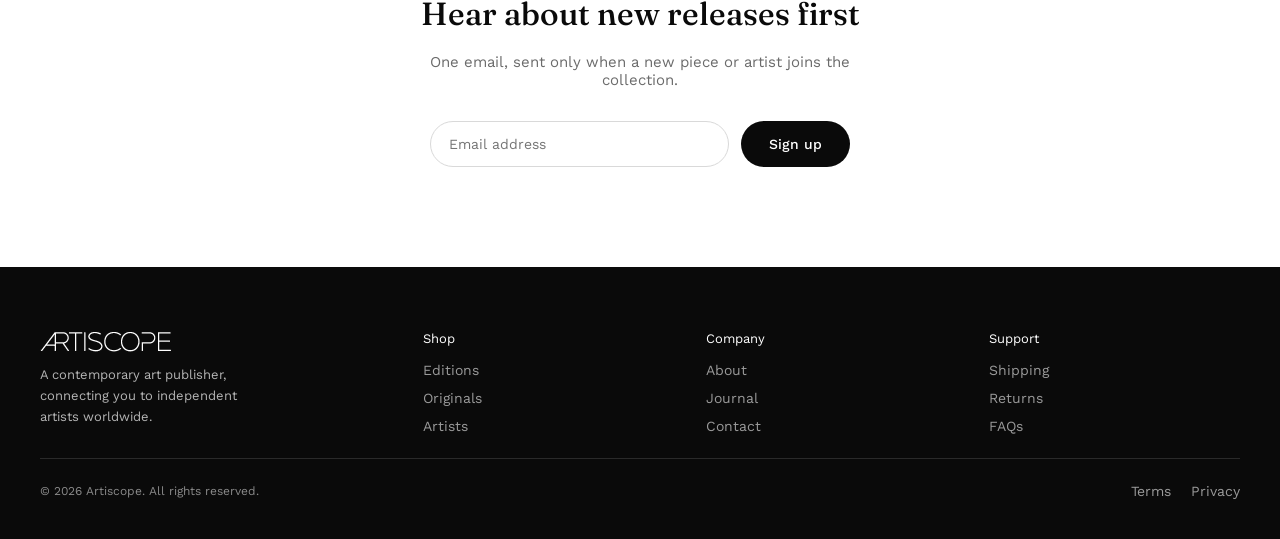
==== commit 9ccaa265: "Refactor navigation and update section headings Removed account and cart buttons from navigation. Up" ====
--- a/index.html
+++ b/index.html
@@ -27,13 +27,6 @@
       <button class="icon-btn" id="search-toggle" aria-label="Search">
         <svg width="18" height="18" viewBox="0 0 24 24" fill="none" stroke="#0A0A0A" stroke-width="2"><circle cx="11" cy="11" r="7"></circle><line x1="21" y1="21" x2="16.65" y2="16.65"></line></svg>
       </button>
-      <button class="icon-btn" aria-label="Account">
-        <svg width="18" height="18" viewBox="0 0 24 24" fill="none" stroke="#0A0A0A" stroke-width="2"><circle cx="12" cy="8" r="4"></circle><path d="M4 21c0-4 4-6 8-6s8 2 8 6"></path></svg>
-      </button>
-      <button class="icon-btn" id="cart-toggle" aria-label="Open bag">
-        <svg width="18" height="18" viewBox="0 0 24 24" fill="none" stroke="#0A0A0A" stroke-width="2"><path d="M6 8h12l-1 12H7L6 8z"></path><path d="M9 8V6a3 3 0 0 1 6 0v2"></path></svg>
-        <span class="cart-badge" id="cart-badge" hidden>0</span>
-      </button>
       <button class="icon-btn hamburger" id="menu-toggle" aria-label="Open menu">
         <svg width="22" height="22" viewBox="0 0 24 24" fill="none" stroke="#0A0A0A" stroke-width="2"><line x1="3" y1="6" x2="21" y2="6"></line><line x1="3" y1="12" x2="21" y2="12"></line><line x1="3" y1="18" x2="21" y2="18"></line></svg>
       </button>
@@ -74,26 +67,6 @@
   </div>
 </div>
 
-<!-- CART DRAWER -->
-<div class="cart-backdrop" id="cart-backdrop" hidden></div>
-<aside class="cart-drawer" id="cart-drawer" hidden aria-label="Shopping bag">
-  <div class="cart-head">
-    <h3>Your bag</h3>
-    <button class="icon-btn" id="cart-close" aria-label="Close bag">
-      <svg width="20" height="20" viewBox="0 0 24 24" fill="none" stroke="#0A0A0A" stroke-width="2"><line x1="4" y1="4" x2="20" y2="20"></line><line x1="20" y1="4" x2="4" y2="20"></line></svg>
-    </button>
-  </div>
-  <div class="cart-body" id="cart-body"></div>
-  <div class="cart-foot" id="cart-foot" hidden>
-    <div class="cart-subtotal-row">
-      <span>Subtotal</span>
-      <span id="cart-subtotal">£0</span>
-    </div>
-    <button class="btn-primary btn-block" id="checkout-btn">Checkout</button>
-    <p class="cart-note">Prototype only, no payment is taken yet.</p>
-  </div>
-</aside>
-
 <main>
 
   <!-- HERO -->
@@ -109,7 +82,7 @@
   <section id="artists" class="section">
     <div class="section-head">
       <p class="eyebrow">The artists</p>
-      <h2>Six artists, one publisher</h2>
+      <h2>One publisher, several artists</h2>
     </div>
     <div class="artists-grid" id="artists-grid"></div>
   </section>
@@ -119,15 +92,9 @@
     <div class="section-head">
       <p class="eyebrow">Just released</p>
       <h2>New this month</h2>
-    </div>
-    <div class="filter-tabs" id="filter-tabs">
-      <button class="filter-tab is-active" data-filter="all">All</button>
-      <button class="filter-tab" data-filter="originals">Originals</button>
-      <button class="filter-tab" data-filter="editions">Editions</button>
+      <p class="section-subtext">Each piece is sold and shipped by the artist's own store, Artiscope just points the way.</p>
     </div>
     <div class="releases-grid" id="releases-grid"></div>
-    <p class="empty-note" id="releases-empty" hidden>No pieces in this category right now.</p>
-    <a href="#" class="btn-ghost">View all editions</a>
   </section>
 
   <!-- EDITORIAL -->
@@ -179,8 +146,8 @@
       </div>
       <div class="trust-item">
         <svg width="24" height="24" viewBox="0 0 24 24" fill="none" stroke="#FFFFFF" stroke-width="1.6"><circle cx="12" cy="8" r="4"></circle><path d="M4 21c0-4 4-6 8-6s8 2 8 6"></path></svg>
-        <p class="trust-title">Six artists, one publisher</p>
-        <p class="trust-copy">Every artist represented and paid directly through Artiscope.</p>
+        <p class="trust-title">One publisher, several artists</p>
+        <p class="trust-copy">Buy directly from each artist's own store, Artiscope just helps you find them.</p>
       </div>
     </div>
   </section>
@@ -204,7 +171,7 @@
   <div class="footer-grid">
     <div>
       <img src="logo-white.png" alt="Artiscope" class="footer-logo-img">
-      <p class="footer-blurb">A contemporary art publisher representing six artists worldwide.</p>
+      <p class="footer-blurb">A contemporary art publisher, connecting you to independent artists worldwide.</p>
     </div>
     <div class="footer-col">
       <p class="footer-heading">Shop</p>
--- a/css/style.css
+++ b/css/style.css
@@ -408,4 +408,8 @@
   .panels { grid-template-columns: 1fr; }
   .cart-drawer { width: 100%; }
 }
+
 [hidden] { display: none !important; }
+
+.logo-img { height: 26px; width: auto; display: block; }
+.footer-logo-img { height: 22px; width: auto; display: block; margin-bottom: 12px; }
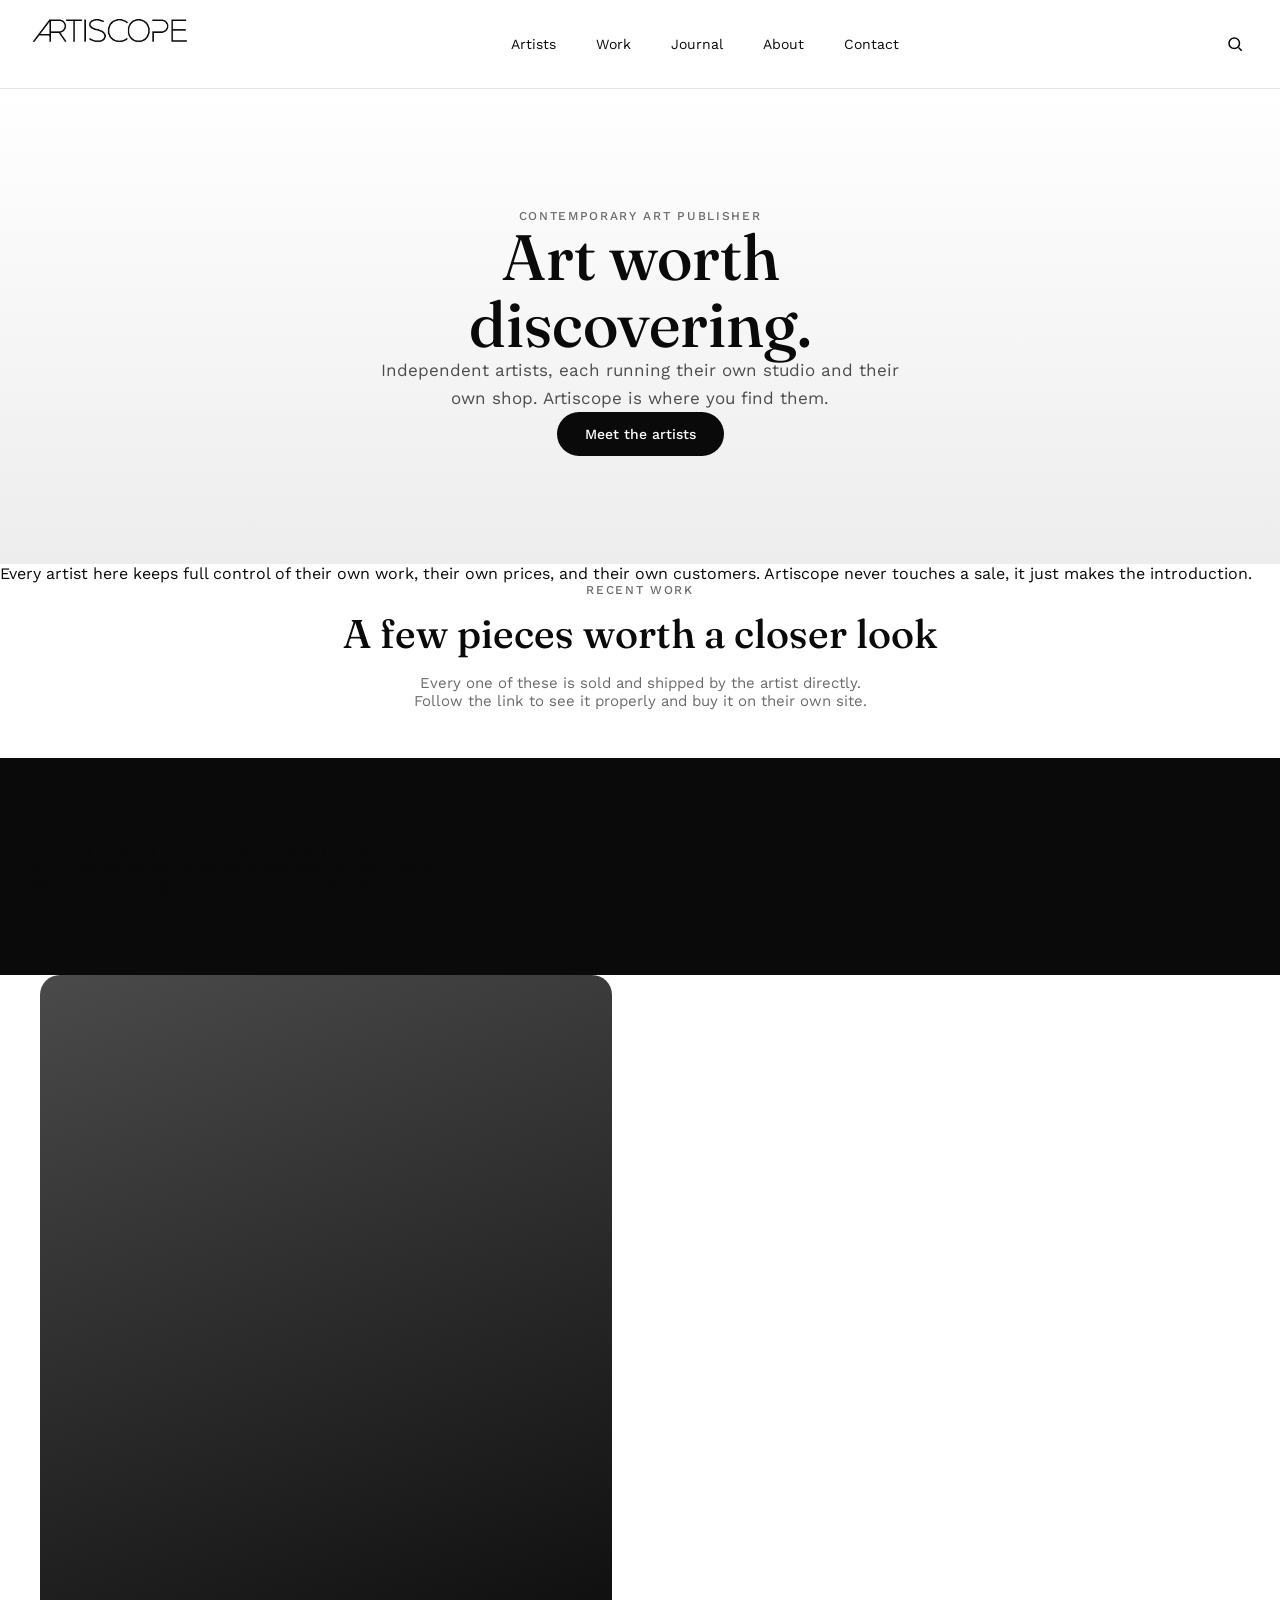
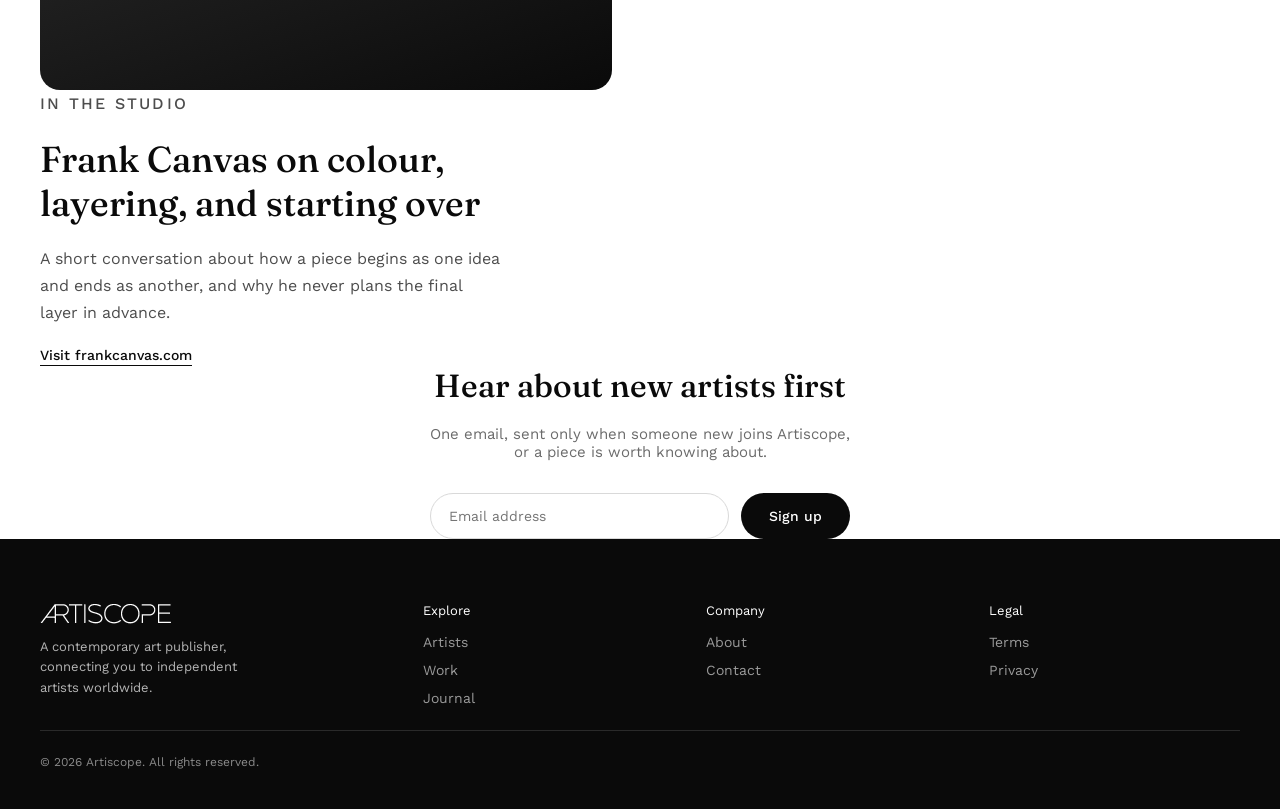
==== commit 7c93180a: "Revise index.html for better content and structure Updated the HTML structure and content for improv" ====
--- a/index.html
+++ b/index.html
@@ -4,7 +4,7 @@
 <meta charset="utf-8">
 <meta name="viewport" content="width=device-width, initial-scale=1">
 <title>Artiscope, contemporary art publisher</title>
-<meta name="description" content="Museum quality prints and originals, from artists worldwide.">
+<meta name="description" content="Discover independent artists and go straight to their own stores. Artiscope is the starting point, not the shop.">
 <link rel="preconnect" href="https://fonts.googleapis.com">
 <link rel="stylesheet" href="https://fonts.googleapis.com/css2?family=Fraunces:opsz,wght@9..144,300;9..144,500;9..144,600&family=Work+Sans:wght@400;500&display=swap">
 <link rel="stylesheet" href="css/style.css">
@@ -12,23 +12,25 @@
 <body>
 
 <!-- NAV -->
-<header class="nav">
+<header class="nav" id="site-nav" data-theme="light">
   <div class="nav-inner">
-    <a href="#" class="logo"><img src="logo-black.png" alt="Artiscope" class="logo-img"></a>
+    <a href="#top" class="logo">
+      <img src="logo-black.png" alt="Artiscope" class="logo-img logo-dark">
+      <img src="logo-white.png" alt="Artiscope" class="logo-img logo-light">
+    </a>
     <nav class="desktop-nav" aria-label="Primary">
       <a href="#artists" class="nav-link">Artists</a>
-      <a href="#editions" class="nav-link">Editions</a>
-      <a href="#originals" class="nav-link">Originals</a>
+      <a href="#work" class="nav-link">Work</a>
+      <a href="#journal" class="nav-link">Journal</a>
       <a href="#about" class="nav-link">About</a>
-      <a href="#journal" class="nav-link">Journal</a>
       <a href="#contact" class="nav-link">Contact</a>
     </nav>
     <div class="nav-icons">
       <button class="icon-btn" id="search-toggle" aria-label="Search">
-        <svg width="18" height="18" viewBox="0 0 24 24" fill="none" stroke="#0A0A0A" stroke-width="2"><circle cx="11" cy="11" r="7"></circle><line x1="21" y1="21" x2="16.65" y2="16.65"></line></svg>
+        <svg width="18" height="18" viewBox="0 0 24 24" fill="none" stroke="currentColor" stroke-width="2"><circle cx="11" cy="11" r="7"></circle><line x1="21" y1="21" x2="16.65" y2="16.65"></line></svg>
       </button>
       <button class="icon-btn hamburger" id="menu-toggle" aria-label="Open menu">
-        <svg width="22" height="22" viewBox="0 0 24 24" fill="none" stroke="#0A0A0A" stroke-width="2"><line x1="3" y1="6" x2="21" y2="6"></line><line x1="3" y1="12" x2="21" y2="12"></line><line x1="3" y1="18" x2="21" y2="18"></line></svg>
+        <svg width="22" height="22" viewBox="0 0 24 24" fill="none" stroke="currentColor" stroke-width="2"><line x1="3" y1="6" x2="21" y2="6"></line><line x1="3" y1="12" x2="21" y2="12"></line><line x1="3" y1="18" x2="21" y2="18"></line></svg>
       </button>
     </div>
   </div>
@@ -44,10 +46,9 @@
   </div>
   <nav class="mobile-menu-links" aria-label="Mobile primary">
     <a href="#artists">Artists</a>
-    <a href="#editions">Editions</a>
-    <a href="#originals">Originals</a>
+    <a href="#work">Work</a>
+    <a href="#journal">Journal</a>
     <a href="#about">About</a>
-    <a href="#journal">Journal</a>
     <a href="#contact">Contact</a>
   </nav>
 </div>
@@ -61,143 +62,111 @@
         <svg width="22" height="22" viewBox="0 0 24 24" fill="none" stroke="#0A0A0A" stroke-width="2"><line x1="4" y1="4" x2="20" y2="20"></line><line x1="20" y1="4" x2="4" y2="20"></line></svg>
       </button>
     </div>
-    <label for="search-input" class="visually-hidden">Search artists, editions and journal</label>
-    <input id="search-input" class="search-input" type="text" placeholder="Search artists, editions, journal" autocomplete="off">
+    <label for="search-input" class="visually-hidden">Search artists and journal</label>
+    <input id="search-input" class="search-input" type="text" placeholder="Search artists, work, journal" autocomplete="off">
     <div id="search-results" class="search-results"></div>
   </div>
 </div>
 
-<main>
+<main id="top">
 
   <!-- HERO -->
-  <section class="hero">
-    <p class="eyebrow">Contemporary art publisher</p>
-    <h1>Museum quality prints and originals, from artists worldwide</h1>
-    <p class="hero-copy">Artiscope publishes limited editions and original works from a small group of represented artists, each piece produced and shipped with the same care as the last.</p>
-    <a href="#editions" class="btn-primary">Explore the collection</a>
-    <div class="hero-image">[Hero artwork placeholder]</div>
+  <section class="chapter hero" data-nav-theme="light">
+    <div class="chapter-inner hero-inner reveal">
+      <p class="eyebrow eyebrow-light">Contemporary art publisher</p>
+      <h1 class="display-1">Art worth<br>discovering.</h1>
+      <p class="hero-copy">Independent artists, each running their own studio and their own shop. Artiscope is where you find them.</p>
+      <a href="#artists" class="btn-primary btn-light">Meet the artists</a>
+    </div>
+    <div class="scroll-cue" aria-hidden="true">
+      <span></span>
+    </div>
   </section>
 
-  <!-- ARTISTS -->
-  <section id="artists" class="section">
-    <div class="section-head">
-      <p class="eyebrow">The artists</p>
-      <h2>One publisher, several artists</h2>
-    </div>
-    <div class="artists-grid" id="artists-grid"></div>
+  <!-- INTRO STATEMENT -->
+  <section class="chapter statement" data-nav-theme="dark">
+    <p class="statement-text reveal">
+      Every artist here keeps full control of their own work, their own prices,
+      and their own customers. <span class="statement-fade">Artiscope never touches a sale,
+      it just makes the introduction.</span>
+    </p>
   </section>
 
-  <!-- RELEASES -->
-  <section id="editions" class="section section-tinted">
-    <div class="section-head">
-      <p class="eyebrow">Just released</p>
-      <h2>New this month</h2>
-      <p class="section-subtext">Each piece is sold and shipped by the artist's own store, Artiscope just points the way.</p>
+  <!-- ARTIST CHAPTERS -->
+  <div id="artists"></div>
+
+  <!-- FEATURED WORK -->
+  <section class="chapter work-section" id="work" data-nav-theme="dark">
+    <div class="section-head reveal">
+      <p class="eyebrow">Recent work</p>
+      <h2 class="display-2">A few pieces worth a closer look</h2>
+      <p class="section-subtext">Every one of these is sold and shipped by the artist directly. Follow the link to see it properly and buy it on their own site.</p>
     </div>
-    <div class="releases-grid" id="releases-grid"></div>
+    <div class="works-grid" id="works-grid"></div>
   </section>
 
-  <!-- EDITORIAL -->
-  <section id="journal" class="section">
-    <div class="editorial">
+  <!-- TRUST STATEMENTS -->
+  <section class="chapter trust" data-nav-theme="light">
+    <div class="trust-list">
+      <p class="trust-line reveal">You buy directly from the artist, every time.</p>
+      <p class="trust-line reveal">No middleman handling your payment or your data.</p>
+      <p class="trust-line reveal">Shipping, framing, and returns are all handled by them, not us.</p>
+    </div>
+  </section>
+
+  <!-- JOURNAL -->
+  <section class="chapter editorial" id="journal" data-nav-theme="dark">
+    <div class="editorial-split reveal">
       <div class="editorial-image"></div>
       <div class="editorial-copy">
         <p class="eyebrow">In the studio</p>
-        <h2>Frank Canvas on colour, layering, and starting over</h2>
+        <h2 class="display-3">Frank Canvas on colour, layering, and starting over</h2>
         <p>A short conversation about how a piece begins as one idea and ends as another, and why he never plans the final layer in advance.</p>
-        <a href="#" class="btn-ghost">Read the story</a>
+        <a href="https://frankcanvas.com/" class="btn-ghost" target="_blank" rel="noopener">Visit frankcanvas.com</a>
       </div>
     </div>
   </section>
 
-  <!-- ORIGINALS VS EDITIONS -->
-  <section id="originals" class="section">
-    <div class="panels">
-      <a href="#" class="panel">
-        <h3>Originals</h3>
-        <p>One of a kind pieces, direct from the artist. Each comes with a signed certificate of authenticity.</p>
-        <span class="btn-ghost">Shop originals</span>
-      </a>
-      <a href="#" class="panel">
-        <h3>Limited editions</h3>
-        <p>Museum quality prints, produced in small numbered runs. Once a run sells out, it does not return.</p>
-        <span class="btn-ghost">Shop editions</span>
-      </a>
-    </div>
-  </section>
-
-  <!-- TRUST -->
-  <section class="trust">
-    <div class="trust-grid">
-      <div class="trust-item">
-        <svg width="24" height="24" viewBox="0 0 24 24" fill="none" stroke="#FFFFFF" stroke-width="1.6"><path d="M12 2l2.4 4.9 5.4.8-3.9 3.8.9 5.4-4.8-2.5-4.8 2.5.9-5.4-3.9-3.8 5.4-.8z"></path></svg>
-        <p class="trust-title">Certificate of authenticity</p>
-        <p class="trust-copy">With every original and every numbered print.</p>
-      </div>
-      <div class="trust-item">
-        <svg width="24" height="24" viewBox="0 0 24 24" fill="none" stroke="#FFFFFF" stroke-width="1.6"><rect x="3" y="3" width="18" height="18" rx="2"></rect></svg>
-        <p class="trust-title">Museum grade framing</p>
-        <p class="trust-copy">Framing options built for archival prints.</p>
-      </div>
-      <div class="trust-item">
-        <svg width="24" height="24" viewBox="0 0 24 24" fill="none" stroke="#FFFFFF" stroke-width="1.6"><circle cx="12" cy="12" r="9"></circle><line x1="3" y1="12" x2="21" y2="12"></line></svg>
-        <p class="trust-title">Worldwide shipping</p>
-        <p class="trust-copy">Every piece packed and insured for its journey.</p>
-      </div>
-      <div class="trust-item">
-        <svg width="24" height="24" viewBox="0 0 24 24" fill="none" stroke="#FFFFFF" stroke-width="1.6"><circle cx="12" cy="8" r="4"></circle><path d="M4 21c0-4 4-6 8-6s8 2 8 6"></path></svg>
-        <p class="trust-title">One publisher, several artists</p>
-        <p class="trust-copy">Buy directly from each artist's own store, Artiscope just helps you find them.</p>
-      </div>
-    </div>
-  </section>
-
-  <!-- NEWSLETTER -->
-  <section id="about" class="section newsletter">
-    <h2>Hear about new releases first</h2>
-    <p>One email, sent only when a new piece or artist joins the collection.</p>
-    <form class="newsletter-form" id="newsletter-form">
+  <!-- ABOUT / NEWSLETTER -->
+  <section class="chapter newsletter" id="about" data-nav-theme="dark">
+    <h2 class="display-3 reveal">Hear about new artists first</h2>
+    <p class="reveal">One email, sent only when someone new joins Artiscope, or a piece is worth knowing about.</p>
+    <form class="newsletter-form reveal" id="newsletter-form">
       <label for="newsletter-email" class="visually-hidden">Email address</label>
       <input id="newsletter-email" type="email" placeholder="Email address" required>
       <button class="btn-primary" type="submit">Sign up</button>
     </form>
-    <p class="newsletter-success" id="newsletter-success" hidden>Thanks, you are on the list.</p>
+    <p class="newsletter-success" id="newsletter-success" hidden>Thanks, you're on the list.</p>
   </section>
 
 </main>
 
 <!-- FOOTER -->
-<footer id="contact" class="footer">
+<footer id="contact" class="footer" data-nav-theme="light">
   <div class="footer-grid">
     <div>
       <img src="logo-white.png" alt="Artiscope" class="footer-logo-img">
       <p class="footer-blurb">A contemporary art publisher, connecting you to independent artists worldwide.</p>
     </div>
     <div class="footer-col">
-      <p class="footer-heading">Shop</p>
-      <a href="#editions" class="footer-link">Editions</a>
-      <a href="#originals" class="footer-link">Originals</a>
+      <p class="footer-heading">Explore</p>
       <a href="#artists" class="footer-link">Artists</a>
+      <a href="#work" class="footer-link">Work</a>
+      <a href="#journal" class="footer-link">Journal</a>
     </div>
     <div class="footer-col">
       <p class="footer-heading">Company</p>
       <a href="#about" class="footer-link">About</a>
-      <a href="#journal" class="footer-link">Journal</a>
       <a href="#contact" class="footer-link">Contact</a>
     </div>
     <div class="footer-col">
-      <p class="footer-heading">Support</p>
-      <a href="#" class="footer-link">Shipping</a>
-      <a href="#" class="footer-link">Returns</a>
-      <a href="#" class="footer-link">FAQs</a>
+      <p class="footer-heading">Legal</p>
+      <a href="#" class="footer-link">Terms</a>
+      <a href="#" class="footer-link">Privacy</a>
     </div>
   </div>
   <div class="footer-bottom">
-    <p>© 2026 Artiscope. All rights reserved.</p>
-    <div class="footer-legal">
-      <a href="#" class="footer-link">Terms</a>
-      <a href="#" class="footer-link">Privacy</a>
-    </div>
+    <p>&copy; 2026 Artiscope. All rights reserved.</p>
   </div>
 </footer>
 
--- a/css/style.css
+++ b/css/style.css
@@ -77,22 +77,6 @@
   display: flex;
   align-items: center;
   position: relative;
-}
-.cart-badge {
-  position: absolute;
-  top: -4px;
-  right: -6px;
-  background: var(--ink);
-  color: var(--paper);
-  font-size: 10px;
-  line-height: 1;
-  border-radius: 999px;
-  min-width: 16px;
-  height: 16px;
-  display: flex;
-  align-items: center;
-  justify-content: center;
-  padding: 0 3px;
 }
 .hamburger { display: none; }
 
@@ -172,41 +156,6 @@
 .search-row-meta { font-size: 13px; color: var(--muted); }
 .search-empty { margin-top: 40px; font-size: 15px; color: var(--muted); }
 
-/* CART */
-.cart-backdrop { position: fixed; inset: 0; z-index: 80; background: rgba(0,0,0,0.4); }
-.cart-drawer {
-  position: fixed;
-  top: 0; right: 0; bottom: 0;
-  width: 420px;
-  max-width: 100vw;
-  z-index: 90;
-  background: var(--paper);
-  display: flex;
-  flex-direction: column;
-  box-shadow: -20px 0 40px rgba(0,0,0,0.12);
-}
-.cart-head {
-  padding: 24px 28px;
-  border-bottom: 1px solid var(--line);
-  display: flex;
-  align-items: center;
-  justify-content: space-between;
-}
-.cart-body { flex-grow: 1; overflow-y: auto; padding: 12px 28px; }
-.cart-item { display: flex; gap: 14px; padding: 18px 0; border-bottom: 1px solid #F0F0F0; }
-.cart-item-thumb { width: 64px; height: 64px; border-radius: 10px; flex-shrink: 0; }
-.cart-item-body { flex-grow: 1; }
-.cart-item-title { font-size: 15px; font-weight: 500; }
-.cart-item-artist { font-size: 13px; color: var(--muted); margin-top: 2px; }
-.cart-item-row { display: flex; align-items: center; justify-content: space-between; margin-top: 8px; }
-.cart-remove { background: none; border: none; padding: 4px; color: var(--muted); }
-.cart-remove:hover { color: var(--ink); }
-.cart-empty { padding: 60px 0; text-align: center; display: flex; flex-direction: column; gap: 16px; align-items: center; }
-.cart-foot { padding: 24px 28px; border-top: 1px solid var(--line); }
-.cart-subtotal-row { display: flex; align-items: center; justify-content: space-between; margin-bottom: 16px; font-size: 15px; }
-.cart-subtotal-row span:last-child { font-size: 17px; font-weight: 500; }
-.cart-note { font-size: 12px; color: #9A9A9A; margin-top: 10px; text-align: center; }
-
 /* LAYOUT */
 .section { padding: 100px 32px; }
 .section-tinted { background: var(--tint); }
@@ -268,21 +217,11 @@
 .artist-tag { font-size: 14px; color: var(--muted); margin-top: 4px; }
 
 /* RELEASES */
-.filter-tabs { display: flex; gap: 10px; flex-wrap: wrap; justify-content: center; margin-bottom: 40px; }
-.filter-tab {
-  font-size: 13px;
-  padding: 8px 18px;
-  border-radius: 999px;
-  border: 1px solid #D9D9D9;
-  background: var(--paper);
-  transition: background 0.15s ease, color 0.15s ease;
-}
-.filter-tab.is-active { background: var(--ink); color: var(--paper); border-color: var(--ink); }
 .releases-grid {
-  max-width: 1200px;
+  max-width: 900px;
   margin: 0 auto 40px;
   display: grid;
-  grid-template-columns: repeat(4, minmax(0,1fr));
+  grid-template-columns: repeat(3, minmax(0,1fr));
   gap: 24px;
 }
 .release-card { display: flex; flex-direction: column; gap: 14px; transition: transform 0.2s ease; }
@@ -292,9 +231,7 @@
 .release-artist { font-size: 13px; color: var(--muted); margin-top: 2px; }
 .release-row { display: flex; align-items: center; justify-content: space-between; margin-top: 8px; }
 .release-price { font-size: 14px; }
-.release-edition { font-size: 12px; }
 .release-add { width: 100%; margin-top: 12px; padding: 10px 0; font-size: 13px; }
-.empty-note { text-align: center; font-size: 14px; color: var(--muted); margin: 0 auto 24px; }
 .section-tinted .btn-ghost { margin: 0 auto; }
 
 /* EDITORIAL */
@@ -406,10 +343,29 @@
   .editorial { grid-template-columns: 1fr; }
   .trust-grid { grid-template-columns: repeat(2, minmax(0,1fr)); }
   .panels { grid-template-columns: 1fr; }
-  .cart-drawer { width: 100%; }
 }
 
 [hidden] { display: none !important; }
 
 .logo-img { height: 26px; width: auto; display: block; }
 .footer-logo-img { height: 22px; width: auto; display: block; margin-bottom: 12px; }
+
+.section-subtext { font-size: 15px; color: var(--muted); max-width: 480px; margin-top: 4px; }
+.coming-soon-badge {
+  display: inline-block;
+  font-size: 11px;
+  text-transform: uppercase;
+  letter-spacing: 0.08em;
+  color: #FFFFFF;
+  opacity: 0.75;
+}
+.artist-card.is-disabled { cursor: default; }
+.artist-card.is-disabled .artist-image { opacity: 0.55; }
+.release-external { font-size: 13px; color: var(--muted); margin-top: 10px; display: block; }
+
+.artist-logo-badge {
+  max-width: 85%;
+  max-height: 140px;
+  width: auto;
+  height: auto;
+}
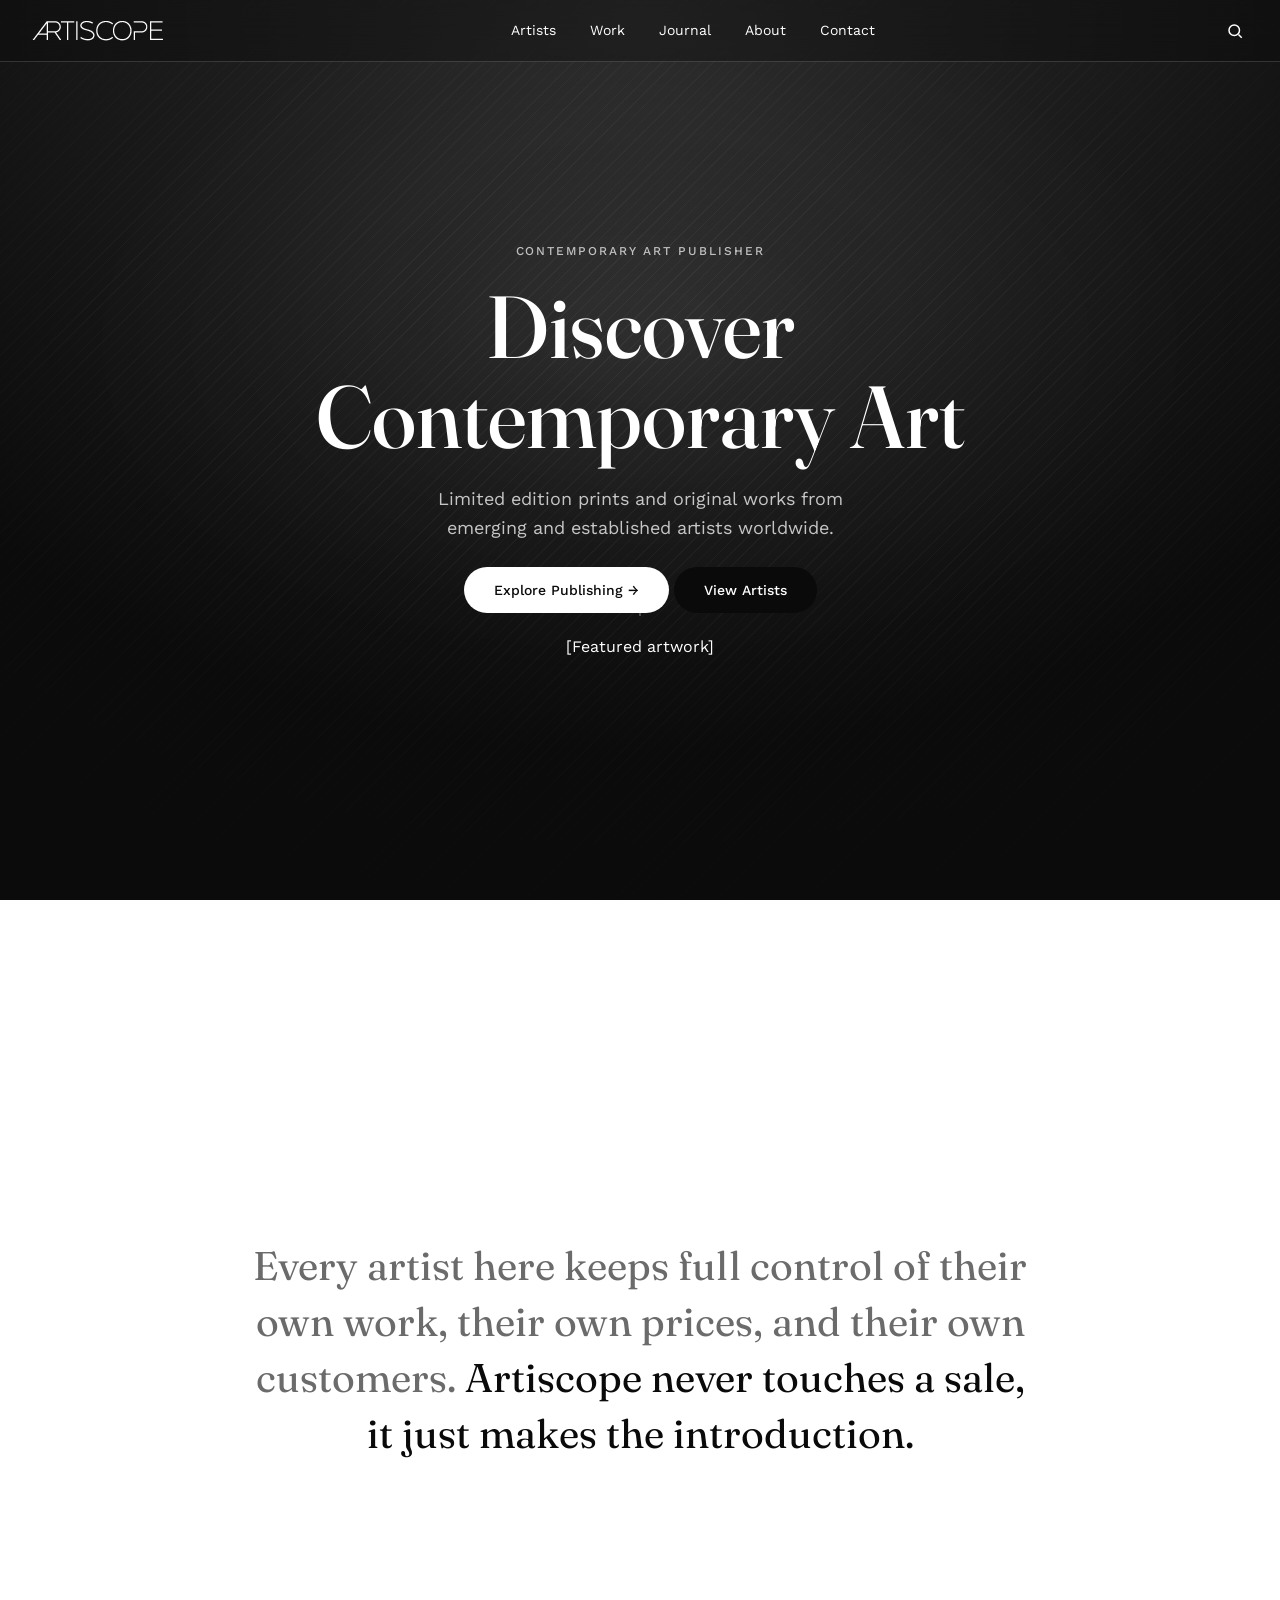
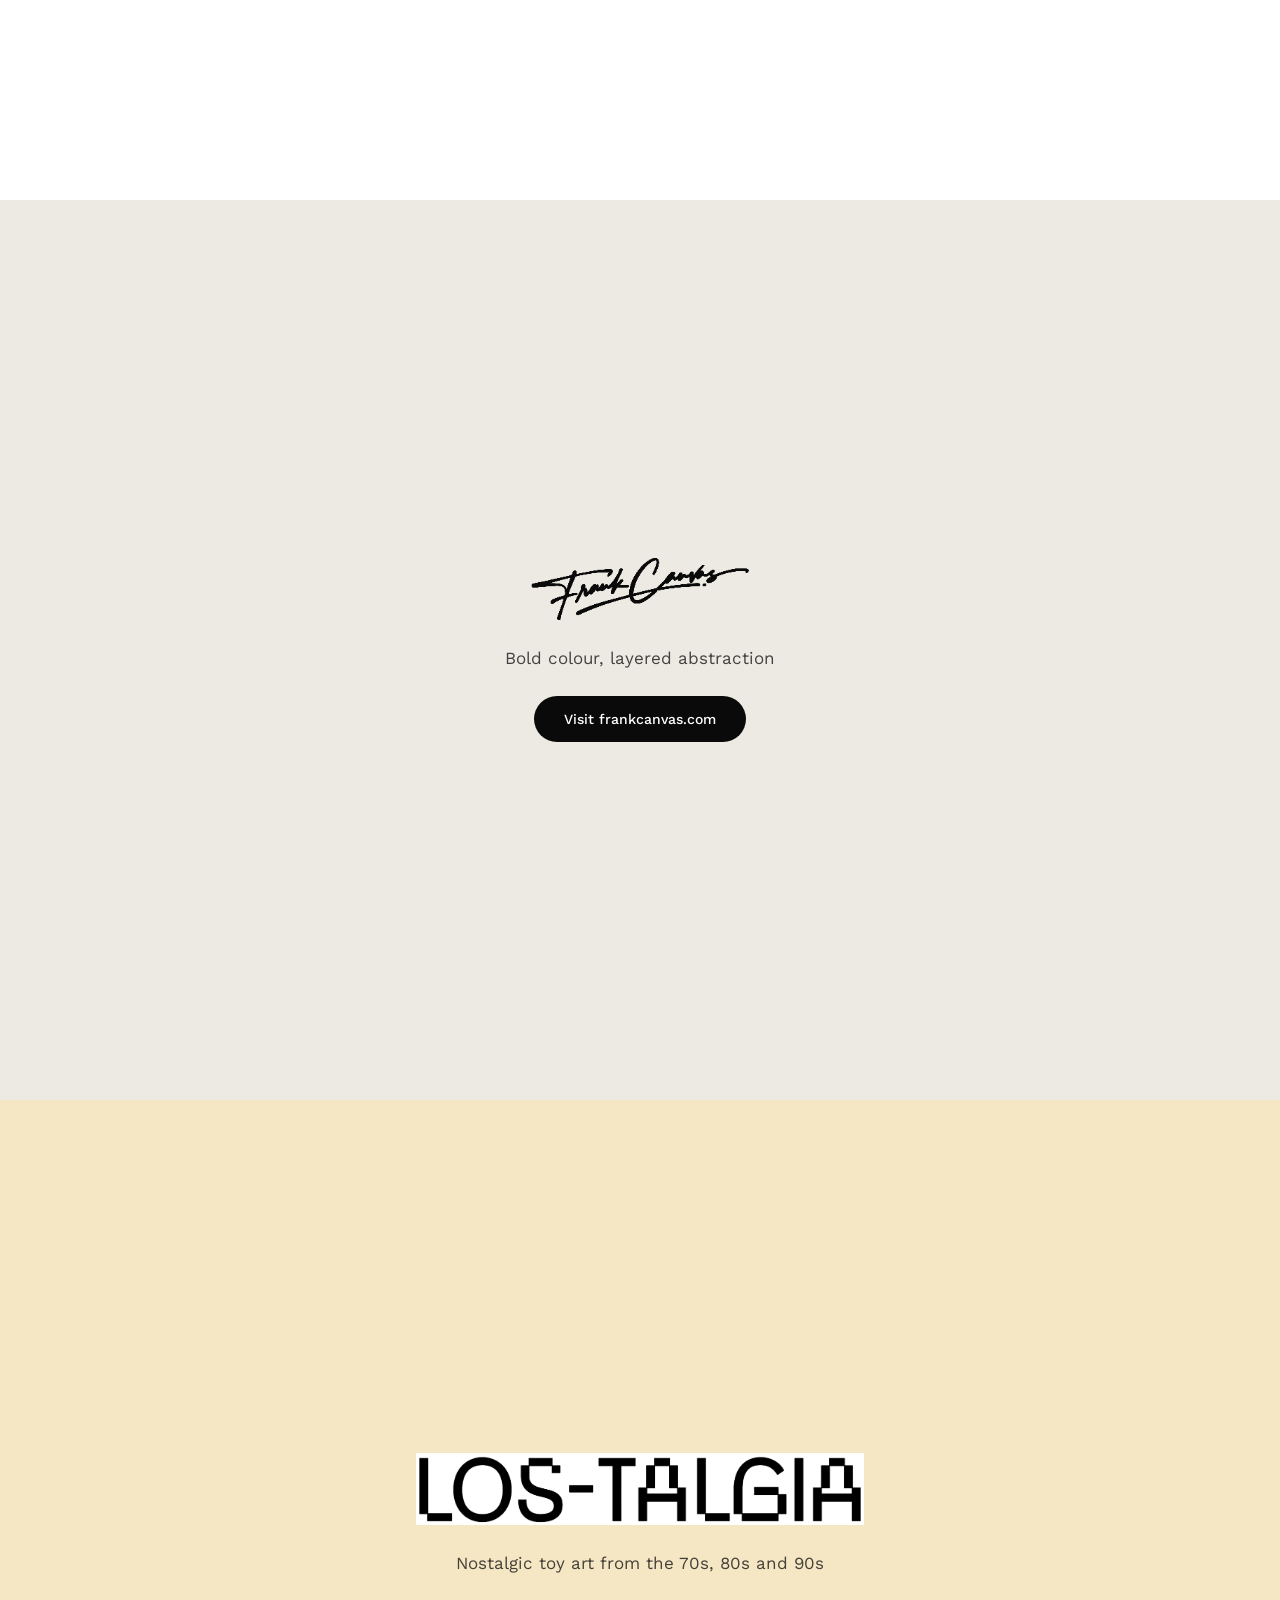
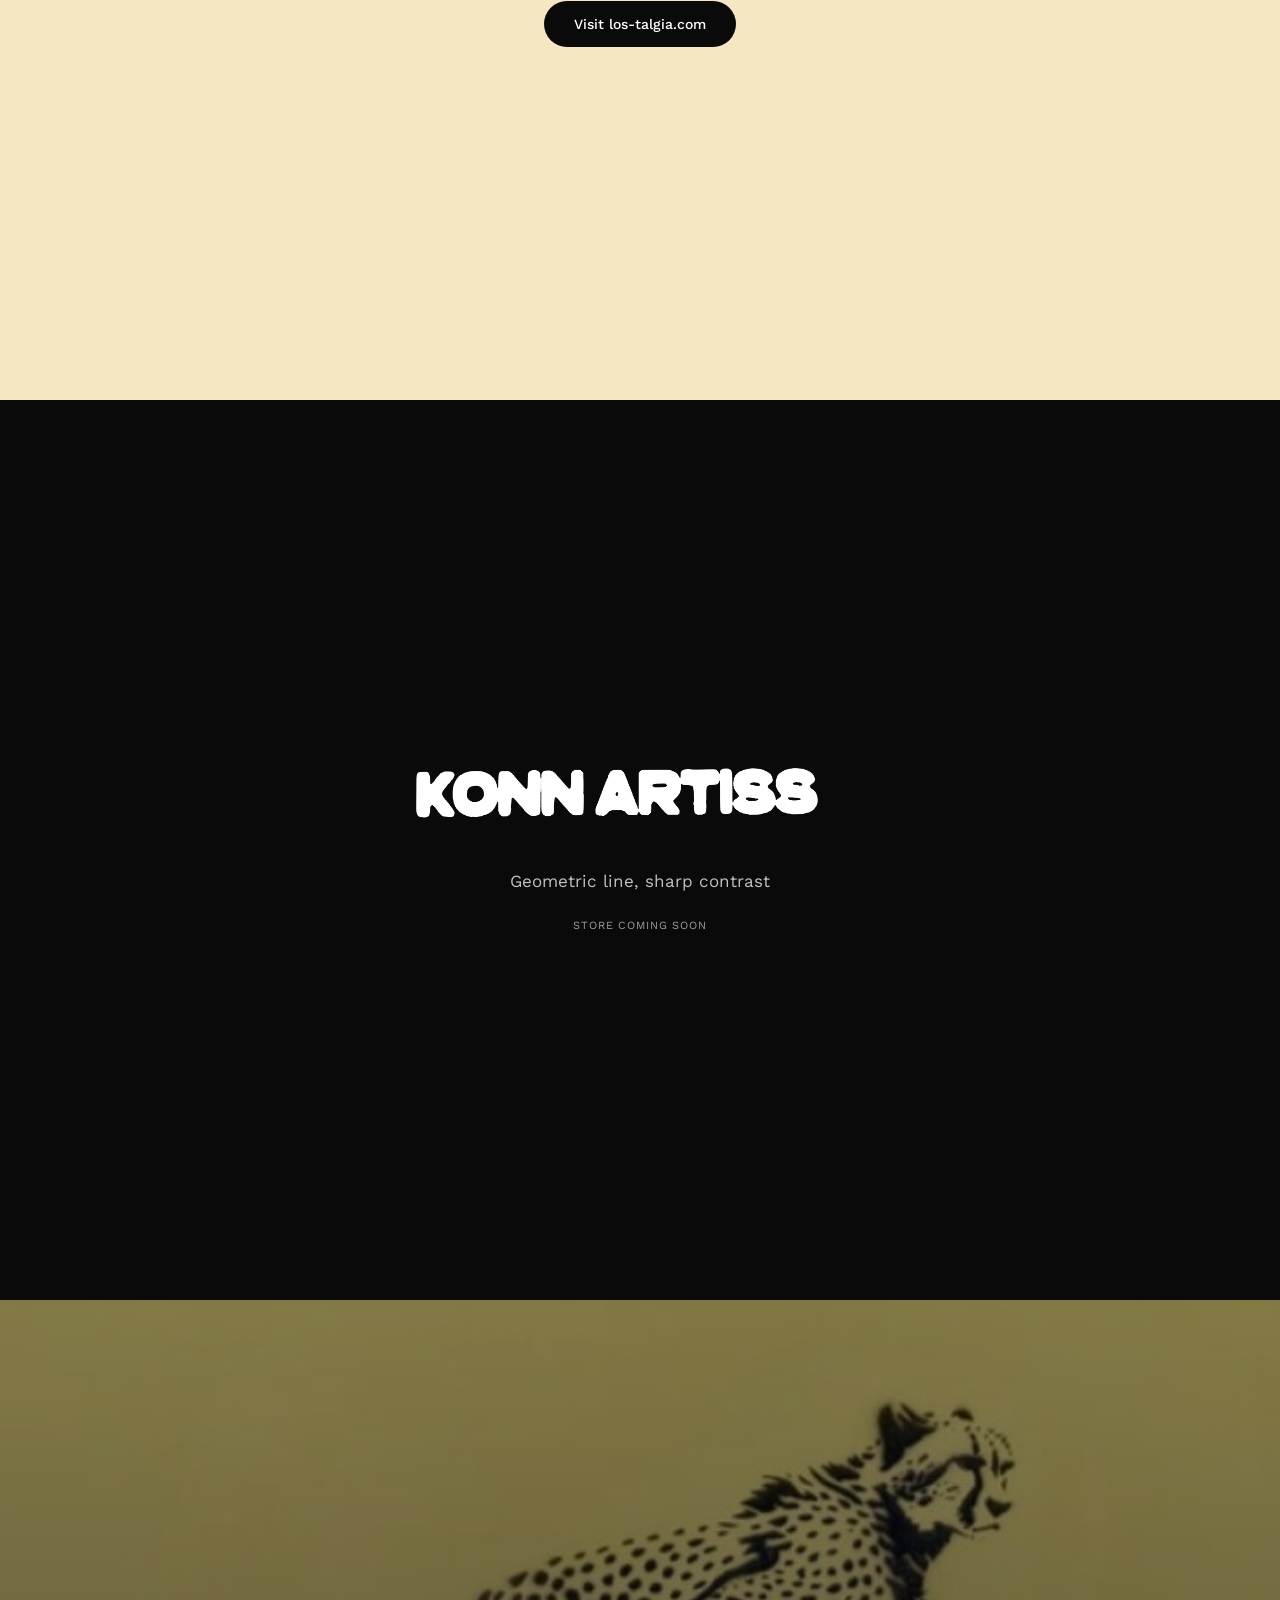
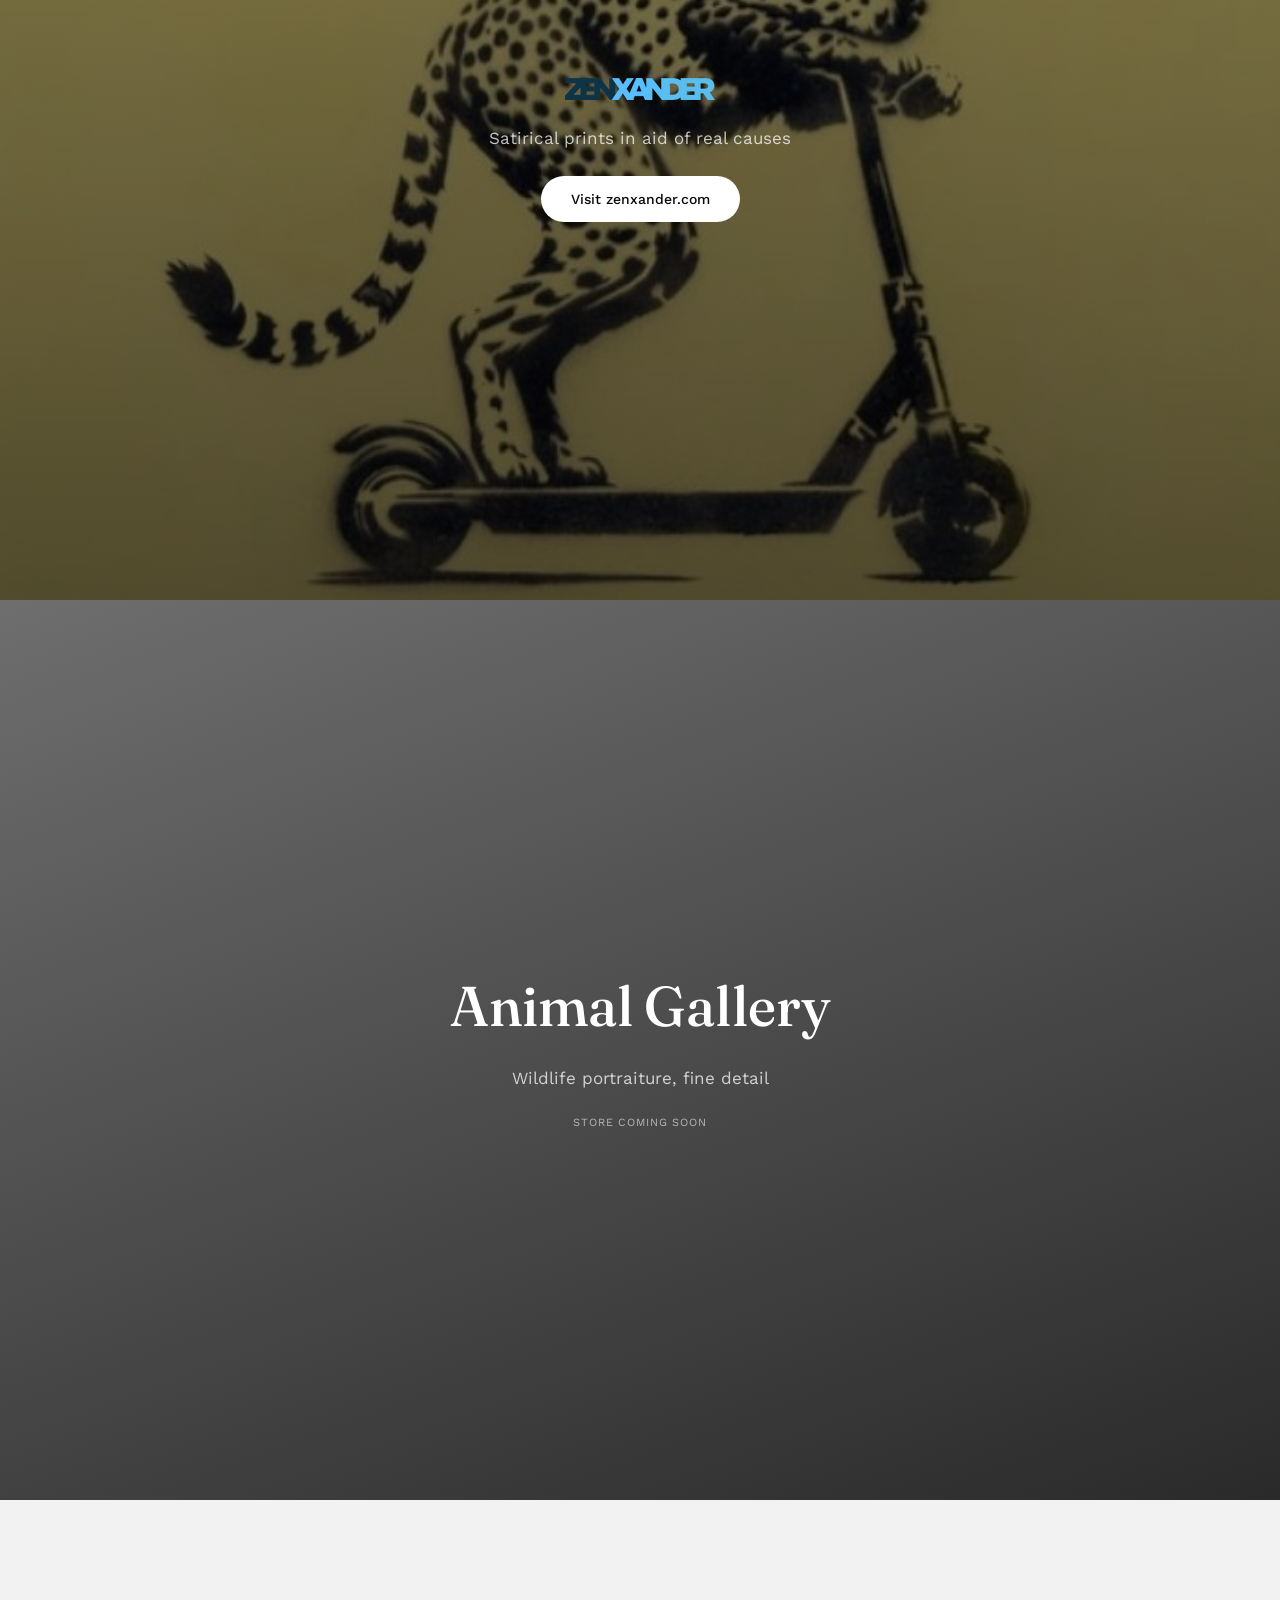
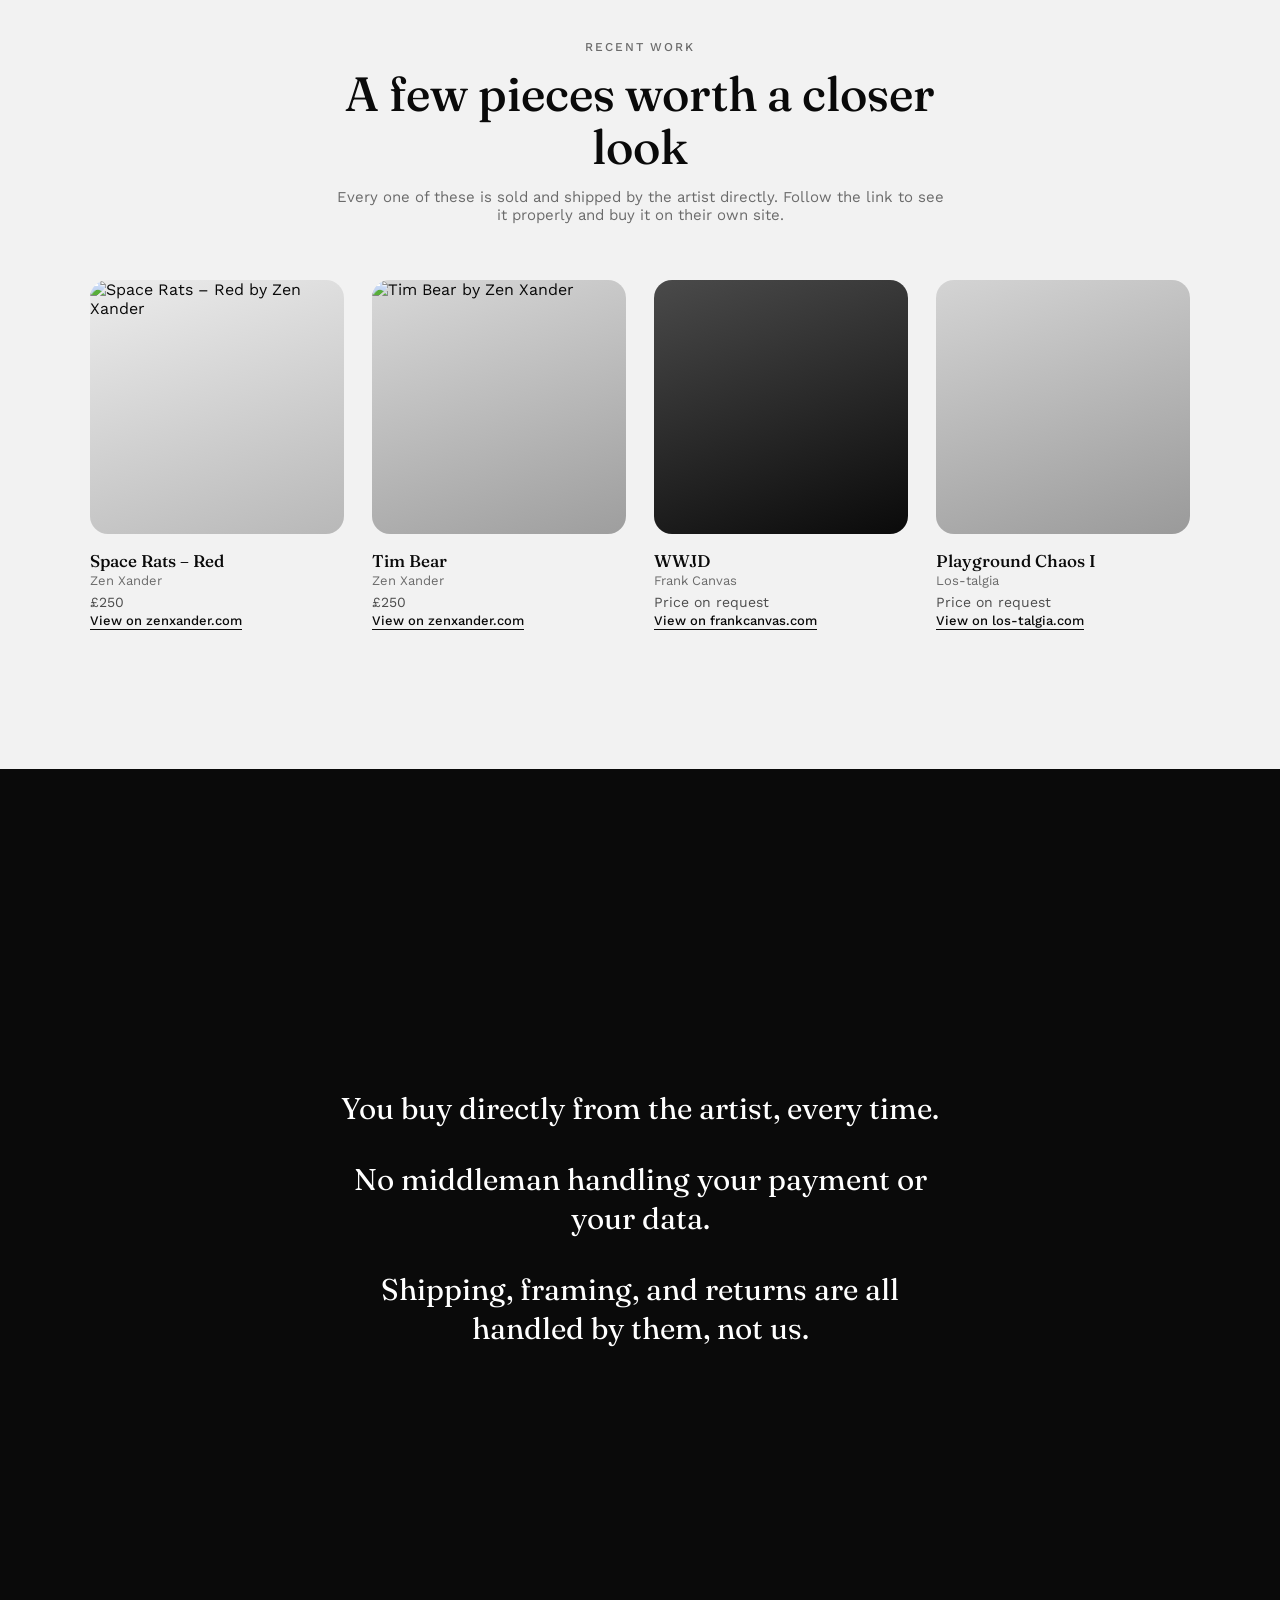
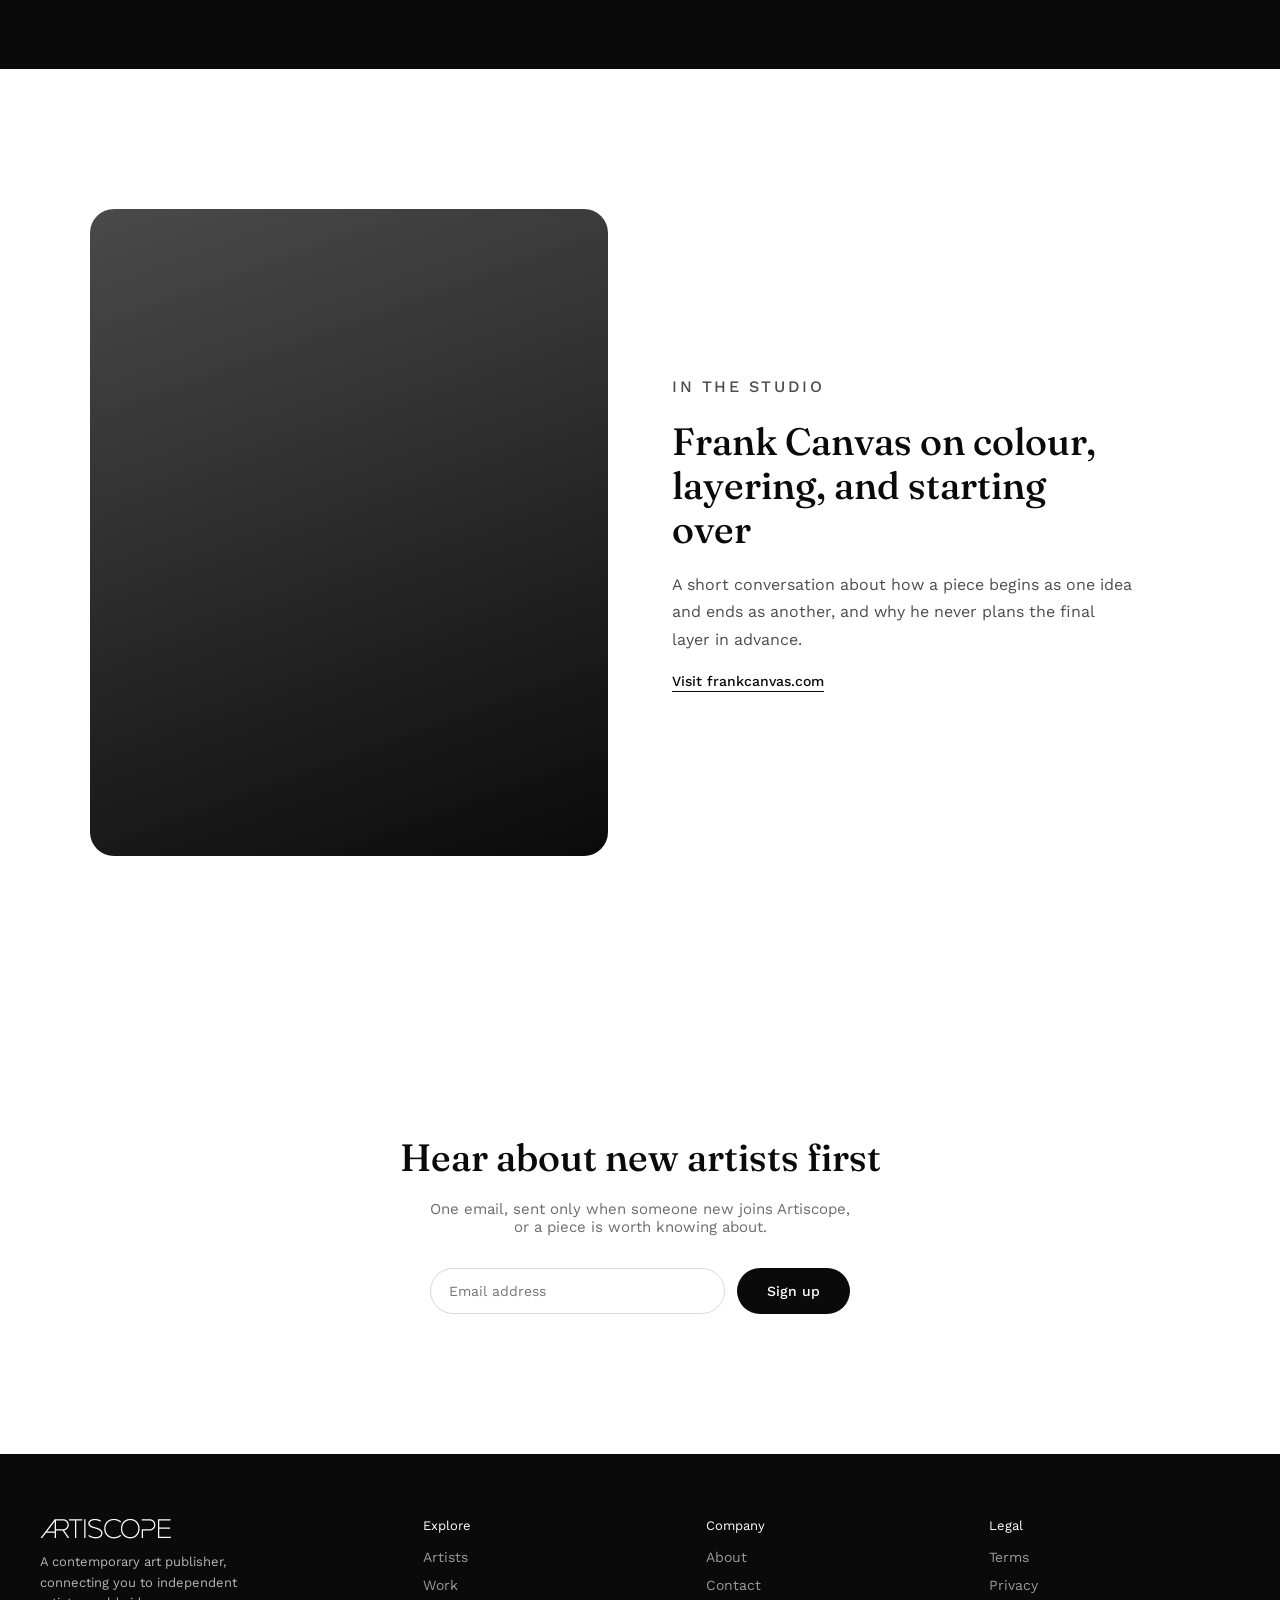
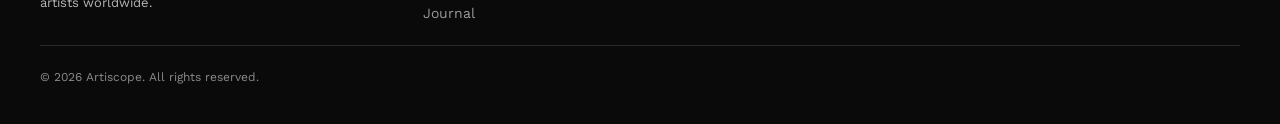
==== commit 3ed1e445: "Revise hero section text and buttons Updated hero section content to enhance messaging and calls to " ====
--- a/index.html
+++ b/index.html
@@ -73,11 +73,14 @@
   <!-- HERO -->
   <section class="chapter hero" data-nav-theme="light">
     <div class="chapter-inner hero-inner reveal">
-      <p class="eyebrow eyebrow-light">Contemporary art publisher</p>
-      <h1 class="display-1">Art worth<br>discovering.</h1>
-      <p class="hero-copy">Independent artists, each running their own studio and their own shop. Artiscope is where you find them.</p>
-      <a href="#artists" class="btn-primary btn-light">Meet the artists</a>
-    </div>
+            <p class="eyebrow eyebrow-light">Contemporary art publisher</p>
+      <h1 class="display-1">Discover<br>Contemporary Art</h1>
+      <p class="hero-copy">Limited edition prints and original works from emerging and established artists worldwide.</p>
+      <div class="hero-btn-row">
+        <a href="#work" class="btn-primary btn-light">Explore Publishing &rarr;</a>
+        <a href="#artists" class="btn-primary btn-outline-light">View Artists</a>
+      </div>
+      <div class="hero-image">[Featured artwork]</div>
     <div class="scroll-cue" aria-hidden="true">
       <span></span>
     </div>
--- a/css/style.css
+++ b/css/style.css
@@ -8,12 +8,14 @@
 }
 
 * { box-sizing: border-box; }
+html { scroll-behavior: smooth; }
 
 body {
   margin: 0;
   font-family: "Work Sans", system-ui, sans-serif;
   background: var(--paper);
   color: var(--ink);
+  overflow-x: hidden;
 }
 
 h1, h2, h3 { font-family: "Fraunces", Georgia, serif; font-weight: 500; margin: 0; }
@@ -23,349 +25,295 @@
 input { font-family: inherit; }
 
 .visually-hidden {
-  position: absolute;
-  width: 1px;
-  height: 1px;
-  overflow: hidden;
-  clip: rect(0 0 0 0);
+  position: absolute; width: 1px; height: 1px; overflow: hidden; clip: rect(0 0 0 0);
 }
 
 .eyebrow {
   text-transform: uppercase;
-  letter-spacing: 0.14em;
+  letter-spacing: 0.16em;
   font-size: 12px;
   font-weight: 500;
   color: var(--muted);
 }
-
-/* NAV */
+.eyebrow-light { color: rgba(255,255,255,0.7); }
+
+/* ---------- REVEAL ANIMATION ---------- */
+.reveal {
+  opacity: 0;
+  transform: translateY(36px);
+  transition: opacity 0.9s cubic-bezier(0.16,1,0.3,1), transform 0.9s cubic-bezier(0.16,1,0.3,1);
+}
+.reveal.is-in { opacity: 1; transform: translateY(0); }
+
+/* ---------- NAV ---------- */
 .nav {
-  position: sticky;
-  top: 0;
-  z-index: 40;
-  background: rgba(255,255,255,0.9);
-  backdrop-filter: blur(10px);
-  border-bottom: 1px solid var(--line);
+  position: fixed;
+  top: 0; left: 0; right: 0;
+  z-index: 100;
+  backdrop-filter: blur(14px);
+  transition: background 0.4s ease, border-color 0.4s ease;
+  border-bottom: 1px solid transparent;
+}
+.nav[data-theme="dark"] {
+  background: rgba(255,255,255,0.78);
+  border-bottom-color: var(--line);
+  color: var(--ink);
+}
+.nav[data-theme="light"] {
+  background: rgba(10,10,10,0.35);
+  border-bottom-color: rgba(255,255,255,0.15);
+  color: #FFFFFF;
 }
 .nav-inner {
   max-width: 1280px;
   margin: 0 auto;
-  padding: 18px 32px;
+  padding: 16px 32px;
   display: flex;
   align-items: center;
   justify-content: space-between;
 }
-.logo {
-  font-family: "Fraunces", Georgia, serif;
-  font-size: 20px;
-  font-weight: 600;
-  letter-spacing: 0.02em;
-}
-.desktop-nav { display: flex; align-items: center; gap: 32px; }
+.logo { display: flex; align-items: center; height: 24px; }
+.logo-img { height: 22px; width: auto; display: block; }
+.logo-dark { display: block; }
+.logo-light { display: none; }
+.nav[data-theme="light"] .logo-dark { display: none; }
+.nav[data-theme="light"] .logo-light { display: block; }
+.desktop-nav { display: flex; align-items: center; gap: 30px; }
 .nav-link {
   font-size: 14px;
-  padding: 8px 4px;
+  padding: 6px 2px;
   border-bottom: 1px solid transparent;
-  transition: border-color 0.15s ease;
-}
-.nav-link:hover { border-color: var(--ink); }
-.nav-icons { display: flex; align-items: center; gap: 20px; }
+  transition: border-color 0.15s ease, opacity 0.15s ease;
+  color: inherit;
+}
+.nav-link:hover { opacity: 0.6; }
+.nav-icons { display: flex; align-items: center; gap: 18px; color: inherit; }
 .icon-btn {
-  background: none;
-  border: none;
-  padding: 4px;
-  display: flex;
-  align-items: center;
-  position: relative;
+  background: none; border: none; padding: 4px;
+  display: flex; align-items: center; position: relative; color: inherit;
 }
 .hamburger { display: none; }
 
-/* BUTTONS */
+/* ---------- BUTTONS ---------- */
 .btn-primary {
-  display: inline-flex;
-  align-items: center;
-  justify-content: center;
-  padding: 14px 28px;
-  border-radius: 999px;
-  font-size: 14px;
-  font-weight: 500;
-  background: var(--ink);
-  color: var(--paper);
-  border: none;
-  transition: opacity 0.15s ease;
-}
-.btn-primary:hover { opacity: 0.75; }
+  display: inline-flex; align-items: center; justify-content: center;
+  padding: 15px 30px; border-radius: 999px; font-size: 14px; font-weight: 500;
+  background: var(--ink); color: var(--paper); border: none;
+  transition: opacity 0.15s ease, transform 0.15s ease;
+}
+.btn-primary:hover { opacity: 0.8; transform: translateY(-1px); }
+.btn-light { background: #FFFFFF; color: #0A0A0A; }
 .btn-block { width: 100%; }
 .btn-ghost {
-  display: inline-flex;
-  align-items: center;
-  gap: 6px;
-  font-size: 14px;
-  font-weight: 500;
-  border-bottom: 1px solid var(--ink);
-  padding-bottom: 2px;
-  width: fit-content;
+  display: inline-flex; align-items: center; gap: 6px;
+  font-size: 14px; font-weight: 500;
+  border-bottom: 1px solid currentColor; padding-bottom: 2px; width: fit-content;
   transition: opacity 0.15s ease;
 }
 .btn-ghost:hover { opacity: 0.55; }
 
-/* MOBILE MENU */
+/* ---------- MOBILE MENU ---------- */
 .mobile-menu {
-  position: fixed;
-  inset: 0;
-  z-index: 60;
-  background: var(--paper);
-  display: flex;
-  flex-direction: column;
-  padding: 24px 32px;
+  position: fixed; inset: 0; z-index: 200; background: var(--paper);
+  display: flex; flex-direction: column; padding: 24px 32px;
 }
 .mobile-menu-top { display: flex; align-items: center; justify-content: space-between; }
 .mobile-menu-links { display: flex; flex-direction: column; gap: 28px; margin-top: 56px; }
 .mobile-menu-links a { font-family: "Fraunces", Georgia, serif; font-size: 28px; }
 
-/* SEARCH */
+/* ---------- SEARCH ---------- */
 .search-overlay {
-  position: fixed;
-  inset: 0;
-  z-index: 70;
-  background: var(--paper);
-  overflow-y: auto;
+  position: fixed; inset: 0; z-index: 210; background: var(--paper); overflow-y: auto;
 }
 .search-inner { max-width: 720px; margin: 0 auto; padding: 32px 24px 80px; }
 .search-top { display: flex; align-items: center; justify-content: space-between; margin-bottom: 32px; }
 .search-input {
-  border: none;
-  border-bottom: 1px solid #D9D9D9;
-  background: transparent;
-  font-size: 26px;
-  font-family: "Fraunces", Georgia, serif;
-  padding: 10px 0;
-  width: 100%;
-  outline: none;
+  border: none; border-bottom: 1px solid #D9D9D9; background: transparent;
+  font-size: 26px; font-family: "Fraunces", Georgia, serif; padding: 10px 0; width: 100%; outline: none;
 }
 .search-results { margin-top: 40px; display: flex; flex-direction: column; gap: 40px; }
 .search-group-title { margin-bottom: 16px; }
 .search-row {
-  display: flex;
-  align-items: center;
-  justify-content: space-between;
-  padding: 14px 0;
-  border-bottom: 1px solid #F0F0F0;
+  display: flex; align-items: center; justify-content: space-between;
+  padding: 14px 0; border-bottom: 1px solid #F0F0F0;
 }
 .search-row-title { font-size: 17px; }
 .search-row-meta { font-size: 13px; color: var(--muted); }
 .search-empty { margin-top: 40px; font-size: 15px; color: var(--muted); }
 
-/* LAYOUT */
-.section { padding: 100px 32px; }
-.section-tinted { background: var(--tint); }
-.section-head { display: flex; flex-direction: column; align-items: center; gap: 12px; text-align: center; margin-bottom: 48px; }
-.section-head h2 { font-size: 40px; }
-
-/* HERO */
-.hero {
+/* ---------- CHAPTERS (full-height sections) ---------- */
+.chapter {
+  min-height: 100vh;
   width: 100%;
   display: flex;
   flex-direction: column;
   align-items: center;
-  text-align: center;
-  padding: 120px 32px 80px;
-  gap: 28px;
-  background: linear-gradient(180deg, #FFFFFF 0%, #EDEDED 100%);
-}
-.hero h1 { font-size: 64px; line-height: 1.05; max-width: 780px; }
-.hero-copy { font-size: 17px; color: var(--muted-2); max-width: 520px; line-height: 1.6; }
-.hero-image {
-  width: 100%;
-  max-width: 1040px;
-  aspect-ratio: 16/8;
-  margin-top: 40px;
-  border-radius: 20px;
-  background: linear-gradient(135deg, #3A3A3A 0%, #0A0A0A 100%);
-  display: flex;
-  align-items: center;
   justify-content: center;
+  padding: 140px 32px;
+  position: relative;
+}
+.chapter-inner { max-width: 720px; text-align: center; display: flex; flex-direction: column; align-items: center; gap: 24px; }
+
+.display-1 { font-size: 88px; line-height: 1.02; color: inherit; }
+.display-2 { font-size: 48px; line-height: 1.1; }
+.display-3 { font-size: 38px; line-height: 1.15; }
+
+/* ---------- HERO ---------- */
+.hero {
+  background: radial-gradient(120% 140% at 50% 0%, #2A2A2A 0%, #0A0A0A 60%);
   color: #FFFFFF;
-  font-size: 13px;
-  letter-spacing: 0.08em;
-  text-transform: uppercase;
-  opacity: 0.9;
-}
-
-/* ARTISTS */
-.artists-grid {
-  max-width: 1200px;
-  margin: 0 auto;
-  display: grid;
-  grid-template-columns: repeat(3, minmax(0,1fr));
-  gap: 28px;
-}
-.artist-card { display: flex; flex-direction: column; gap: 16px; transition: transform 0.2s ease; }
-.artist-card:hover { transform: translateY(-4px); }
-.artist-image {
-  width: 100%;
-  aspect-ratio: 4/5;
-  border-radius: 16px;
-  display: flex;
-  align-items: flex-end;
-  padding: 20px;
-  color: #FFFFFF;
-  font-size: 12px;
-  opacity: 0.9;
-}
-.artist-name { font-size: 19px; }
-.artist-tag { font-size: 14px; color: var(--muted); margin-top: 4px; }
-
-/* RELEASES */
-.releases-grid {
-  max-width: 900px;
-  margin: 0 auto 40px;
-  display: grid;
-  grid-template-columns: repeat(3, minmax(0,1fr));
-  gap: 24px;
-}
-.release-card { display: flex; flex-direction: column; gap: 14px; transition: transform 0.2s ease; }
-.release-card:hover { transform: translateY(-4px); }
-.release-image { width: 100%; aspect-ratio: 1/1; border-radius: 14px; }
-.release-title { font-size: 15px; font-weight: 500; }
-.release-artist { font-size: 13px; color: var(--muted); margin-top: 2px; }
-.release-row { display: flex; align-items: center; justify-content: space-between; margin-top: 8px; }
-.release-price { font-size: 14px; }
-.release-add { width: 100%; margin-top: 12px; padding: 10px 0; font-size: 13px; }
-.section-tinted .btn-ghost { margin: 0 auto; }
-
-/* EDITORIAL */
-.editorial {
-  max-width: 1200px;
-  margin: 0 auto;
-  display: grid;
-  grid-template-columns: 1fr 1fr;
-  gap: 56px;
-  align-items: center;
-}
-.editorial-image {
-  width: 100%;
-  aspect-ratio: 4/5;
-  border-radius: 20px;
-  background: linear-gradient(160deg, #4A4A4A 0%, #0A0A0A 100%);
-}
+  overflow: hidden;
+  isolation: isolate;
+}
+/* Fine diagonal hatching, faded out towards the edges so it reads as light
+   falling on a surface rather than a flat pattern. */
+.hero::before {
+  content: "";
+  position: absolute; inset: -10%;
+  background:
+    repeating-linear-gradient(135deg, rgba(255,255,255,0.045) 0 1px, transparent 1px 9px),
+    radial-gradient(60% 50% at 50% 38%, rgba(255,255,255,0.08) 0%, transparent 70%);
+  -webkit-mask-image: radial-gradient(70% 60% at 50% 40%, #000 0%, transparent 100%);
+          mask-image: radial-gradient(70% 60% at 50% 40%, #000 0%, transparent 100%);
+  animation: herodrift 24s ease-in-out infinite alternate;
+  z-index: -1;
+  pointer-events: none;
+}
+/* Film grain over the whole section. */
+.hero::after {
+  content: "";
+  position: absolute; inset: 0;
+  background-image: url("data:image/svg+xml,%3Csvg xmlns='http://www.w3.org/2000/svg' width='200' height='200'%3E%3Cfilter id='n'%3E%3CfeTurbulence type='fractalNoise' baseFrequency='0.9' numOctaves='2' stitchTiles='stitch'/%3E%3CfeColorMatrix values='0 0 0 0 1 0 0 0 0 1 0 0 0 0 1 0 0 0 0.5 0'/%3E%3C/filter%3E%3Crect width='100%25' height='100%25' filter='url(%23n)'/%3E%3C/svg%3E");
+  opacity: 0.08;
+  mix-blend-mode: overlay;
+  z-index: -1;
+  pointer-events: none;
+}
+@keyframes herodrift {
+  from { transform: translate3d(0, 0, 0); }
+  to   { transform: translate3d(-2%, 1.5%, 0); }
+}
+.hero-copy { font-size: 18px; color: rgba(255,255,255,0.75); max-width: 480px; line-height: 1.6; }
+.scroll-cue {
+  position: absolute; bottom: 40px; left: 50%; transform: translateX(-50%);
+}
+.scroll-cue span {
+  display: block; width: 1px; height: 48px; background: rgba(255,255,255,0.5);
+  animation: scrollcue 1.8s ease-in-out infinite;
+}
+@keyframes scrollcue {
+  0% { transform: scaleY(0); transform-origin: top; opacity: 0; }
+  40% { transform: scaleY(1); transform-origin: top; opacity: 1; }
+  60% { transform: scaleY(1); transform-origin: bottom; opacity: 1; }
+  100% { transform: scaleY(0); transform-origin: bottom; opacity: 0; }
+}
+
+/* ---------- STATEMENT ---------- */
+.statement { background: #FFFFFF; padding: 160px 32px; }
+.statement-text {
+  max-width: 780px; text-align: center;
+  font-family: "Fraunces", Georgia, serif; font-weight: 400;
+  font-size: 40px; line-height: 1.4; color: var(--muted);
+}
+.statement-fade { color: var(--ink); }
+
+/* ---------- ARTIST CHAPTER ---------- */
+.artist-chapter { color: inherit; }
+.artist-chapter-inner {
+  display: flex; flex-direction: column; align-items: center; gap: 28px; text-align: center; max-width: 640px;
+}
+.artist-logo-large { max-width: 70%; max-height: 130px; width: auto; height: auto; }
+.artist-name-large { font-size: 56px; }
+.artist-tag-large { font-size: 17px; opacity: 0.75; max-width: 440px; }
+.artist-cta { display: flex; align-items: center; gap: 14px; flex-wrap: wrap; justify-content: center; }
+
+/* ---------- WORK SECTION ---------- */
+.work-section { background: var(--tint); min-height: auto; padding: 140px 32px; }
+.section-head { display: flex; flex-direction: column; align-items: center; gap: 14px; text-align: center; margin-bottom: 56px; max-width: 620px; }
+.section-subtext { font-size: 15px; color: var(--muted); }
+.works-grid {
+  width: 100%; max-width: 1100px; margin: 0 auto;
+  display: grid; grid-template-columns: repeat(auto-fit, minmax(230px, 1fr)); gap: 28px;
+}
+.work-card {
+  display: flex; flex-direction: column; gap: 16px;
+  transition: transform 0.3s cubic-bezier(0.16,1,0.3,1);
+}
+.work-card:hover { transform: translateY(-6px); }
+.work-image { width: 100%; aspect-ratio: 1/1; border-radius: 18px; overflow: hidden; position: relative; }
+.work-photo { width: 100%; height: 100%; object-fit: cover; display: block; }
+
+@keyframes kenburns {
+  0% { transform: scale(1); }
+  100% { transform: scale(1.09); }
+}
+.kenburns {
+  animation: kenburns 14s ease-in-out infinite alternate;
+}
+@media (prefers-reduced-motion: reduce) {
+  .kenburns, .hero::before { animation: none; }
+}
+.work-title { font-size: 17px; font-weight: 500; font-family: "Fraunces", Georgia, serif; }
+.work-artist { font-size: 13px; color: var(--muted); margin-top: 2px; }
+.work-row { display: flex; align-items: center; justify-content: space-between; margin-top: 6px; }
+.work-price { font-size: 14px; color: var(--muted-2); }
+.work-link { font-size: 13px; font-weight: 500; border-bottom: 1px solid currentColor; padding-bottom: 1px; width: fit-content; }
+
+/* ---------- TRUST ---------- */
+.trust { background: var(--ink); color: #FFFFFF; }
+.trust-list { display: flex; flex-direction: column; gap: 32px; max-width: 620px; text-align: center; }
+.trust-line { font-family: "Fraunces", Georgia, serif; font-size: 30px; line-height: 1.3; }
+
+/* ---------- EDITORIAL ---------- */
+.editorial { background: #FFFFFF; min-height: auto; padding: 140px 32px; }
+.editorial-split {
+  max-width: 1100px; margin: 0 auto; width: 100%;
+  display: grid; grid-template-columns: 1fr 1fr; gap: 64px; align-items: center; text-align: left;
+}
+.editorial-image { width: 100%; aspect-ratio: 4/5; border-radius: 24px; background: linear-gradient(160deg, #4A4A4A 0%, #0A0A0A 100%); }
 .editorial-copy { display: flex; flex-direction: column; gap: 20px; max-width: 460px; }
-.editorial-copy h2 { font-size: 36px; }
 .editorial-copy p { font-size: 16px; color: var(--muted-2); line-height: 1.7; }
 
-/* PANELS */
-.panels {
-  max-width: 1200px;
-  margin: 0 auto;
-  display: grid;
-  grid-template-columns: repeat(2, minmax(0,1fr));
-  gap: 24px;
-}
-.panel {
-  display: flex;
-  flex-direction: column;
-  gap: 16px;
-  padding: 40px;
-  border-radius: 20px;
-  background: var(--paper);
-  border: 1px solid var(--line);
-  transition: transform 0.2s ease, box-shadow 0.2s ease;
-}
-.panel:hover { transform: translateY(-4px); box-shadow: 0 20px 40px rgba(0,0,0,0.08); }
-.panel h3 { font-size: 24px; }
-.panel p { font-size: 15px; color: var(--muted-2); line-height: 1.6; }
-
-/* TRUST */
-.trust { padding: 80px 32px; background: var(--ink); }
-.trust-grid {
-  max-width: 1200px;
-  margin: 0 auto;
-  display: grid;
-  grid-template-columns: repeat(4, minmax(0,1fr));
-  gap: 32px;
-}
-.trust-item { display: flex; flex-direction: column; gap: 12px; }
-.trust-title { color: #FFFFFF; font-size: 15px; font-weight: 500; }
-.trust-copy { color: #B5B5B5; font-size: 13px; line-height: 1.6; }
-
-/* NEWSLETTER */
-.newsletter { display: flex; flex-direction: column; align-items: center; gap: 20px; text-align: center; }
-.newsletter h2 { font-size: 32px; }
-.newsletter p { font-size: 15px; color: var(--muted); max-width: 420px; }
+/* ---------- NEWSLETTER ---------- */
+.newsletter { background: #FFFFFF; gap: 20px; min-height: auto; padding: 140px 32px; }
+.newsletter p { font-size: 15px; color: var(--muted); max-width: 420px; text-align: center; }
 .newsletter-form { display: flex; gap: 12px; margin-top: 12px; width: 100%; max-width: 420px; }
 .newsletter-form input {
-  flex-grow: 1;
-  padding: 14px 18px;
-  border-radius: 999px;
-  border: 1px solid #D9D9D9;
-  background: var(--paper);
-  font-size: 14px;
-}
-.newsletter-success { font-size: 14px; color: var(--muted-2); margin-top: 8px; }
-
-/* FOOTER */
+  flex-grow: 1; padding: 14px 18px; border-radius: 999px; border: 1px solid #D9D9D9; background: #FFFFFF; font-size: 14px;
+}
+.newsletter-success { font-size: 14px; color: var(--muted-2); }
+
+/* ---------- FOOTER ---------- */
 .footer { padding: 64px 32px 40px; background: var(--ink); }
-.footer-grid {
-  max-width: 1200px;
-  margin: 0 auto;
-  display: grid;
-  grid-template-columns: 1.4fr 1fr 1fr 1fr;
-  gap: 32px;
-}
-.footer-logo { font-family: "Fraunces", Georgia, serif; font-size: 20px; color: #FFFFFF; }
-.footer-blurb { font-size: 13px; color: #B5B5B5; margin-top: 12px; max-width: 220px; line-height: 1.6; }
+.footer-grid { max-width: 1200px; margin: 0 auto; display: grid; grid-template-columns: 1.4fr 1fr 1fr 1fr; gap: 32px; }
+.footer-logo-img { height: 22px; width: auto; display: block; margin-bottom: 12px; }
+.footer-blurb { font-size: 13px; color: #B5B5B5; max-width: 220px; line-height: 1.6; }
 .footer-col { display: flex; flex-direction: column; gap: 12px; }
 .footer-heading { font-size: 13px; color: #FFFFFF; margin-bottom: 4px; }
 .footer-link { font-size: 14px; color: #9A9A9A; }
 .footer-link:hover { color: #FFFFFF; }
 .footer-bottom {
-  max-width: 1200px;
-  margin: 24px auto 0;
-  padding-top: 24px;
-  border-top: 1px solid #2A2A2A;
-  display: flex;
-  align-items: center;
-  justify-content: space-between;
-  flex-wrap: wrap;
-  gap: 16px;
+  max-width: 1200px; margin: 24px auto 0; padding-top: 24px; border-top: 1px solid #2A2A2A;
+  display: flex; align-items: center; justify-content: space-between; flex-wrap: wrap; gap: 16px;
 }
 .footer-bottom p { font-size: 12px; color: #8A8A8A; }
-.footer-legal { display: flex; gap: 20px; }
-
-/* RESPONSIVE */
+
+.coming-soon-badge {
+  display: inline-block; font-size: 11px; text-transform: uppercase; letter-spacing: 0.08em; opacity: 0.6;
+}
+
+[hidden] { display: none !important; }
+
+/* ---------- RESPONSIVE ---------- */
 @media (max-width: 860px) {
   .desktop-nav { display: none; }
   .hamburger { display: flex; }
-  .hero h1 { font-size: 40px; }
-  .section-head h2 { font-size: 30px; }
-  .artists-grid { grid-template-columns: repeat(2, minmax(0,1fr)); }
-  .releases-grid { grid-template-columns: repeat(1, minmax(0,1fr)); }
-  .editorial { grid-template-columns: 1fr; }
-  .trust-grid { grid-template-columns: repeat(2, minmax(0,1fr)); }
-  .panels { grid-template-columns: 1fr; }
-}
-
-[hidden] { display: none !important; }
-
-.logo-img { height: 26px; width: auto; display: block; }
-.footer-logo-img { height: 22px; width: auto; display: block; margin-bottom: 12px; }
-
-.section-subtext { font-size: 15px; color: var(--muted); max-width: 480px; margin-top: 4px; }
-.coming-soon-badge {
-  display: inline-block;
-  font-size: 11px;
-  text-transform: uppercase;
-  letter-spacing: 0.08em;
-  color: #FFFFFF;
-  opacity: 0.75;
-}
-.artist-card.is-disabled { cursor: default; }
-.artist-card.is-disabled .artist-image { opacity: 0.55; }
-.release-external { font-size: 13px; color: var(--muted); margin-top: 10px; display: block; }
-
-.artist-logo-badge {
-  max-width: 85%;
-  max-height: 140px;
-  width: auto;
-  height: auto;
-}
+  .display-1 { font-size: 52px; }
+  .display-2 { font-size: 34px; }
+  .display-3 { font-size: 28px; }
+  .statement-text { font-size: 28px; }
+  .trust-line { font-size: 22px; }
+  .editorial-split { grid-template-columns: 1fr; }
+  .artist-name-large { font-size: 40px; }
+  .chapter { padding: 100px 24px; }
+}
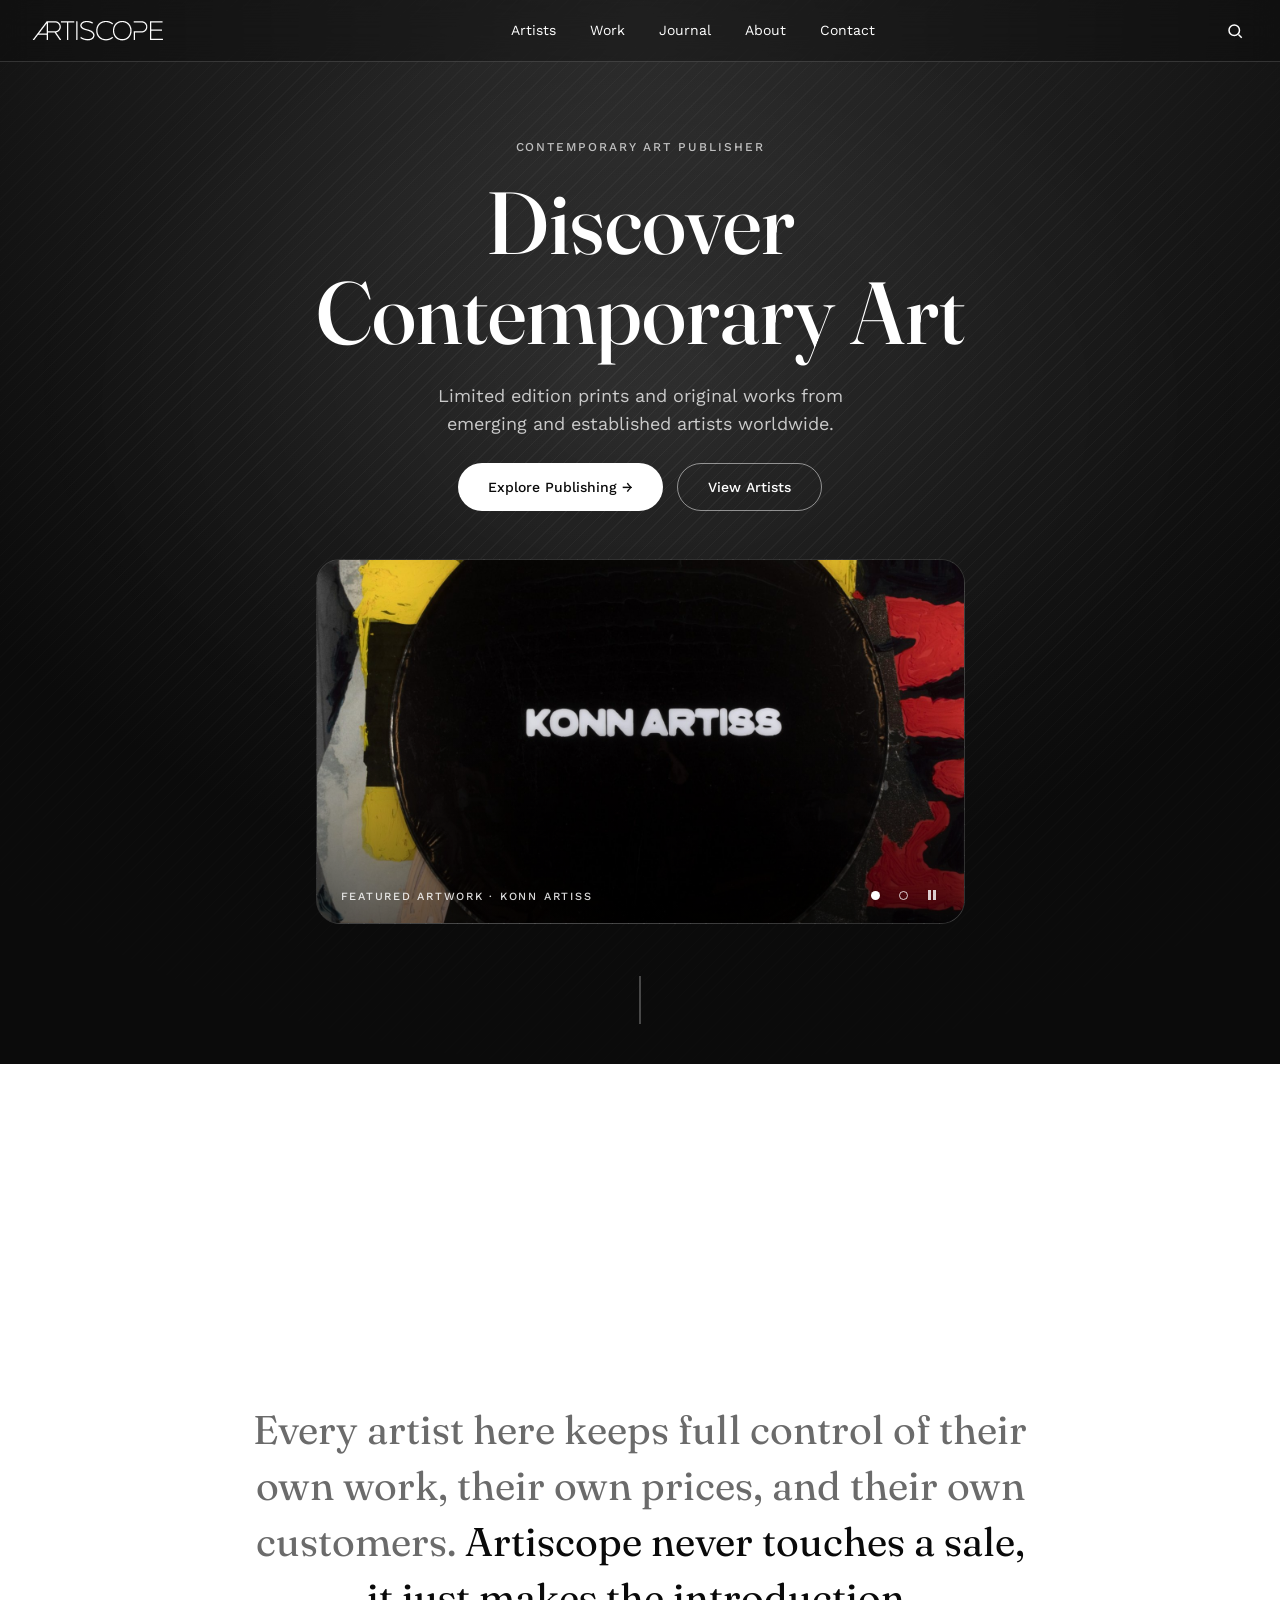
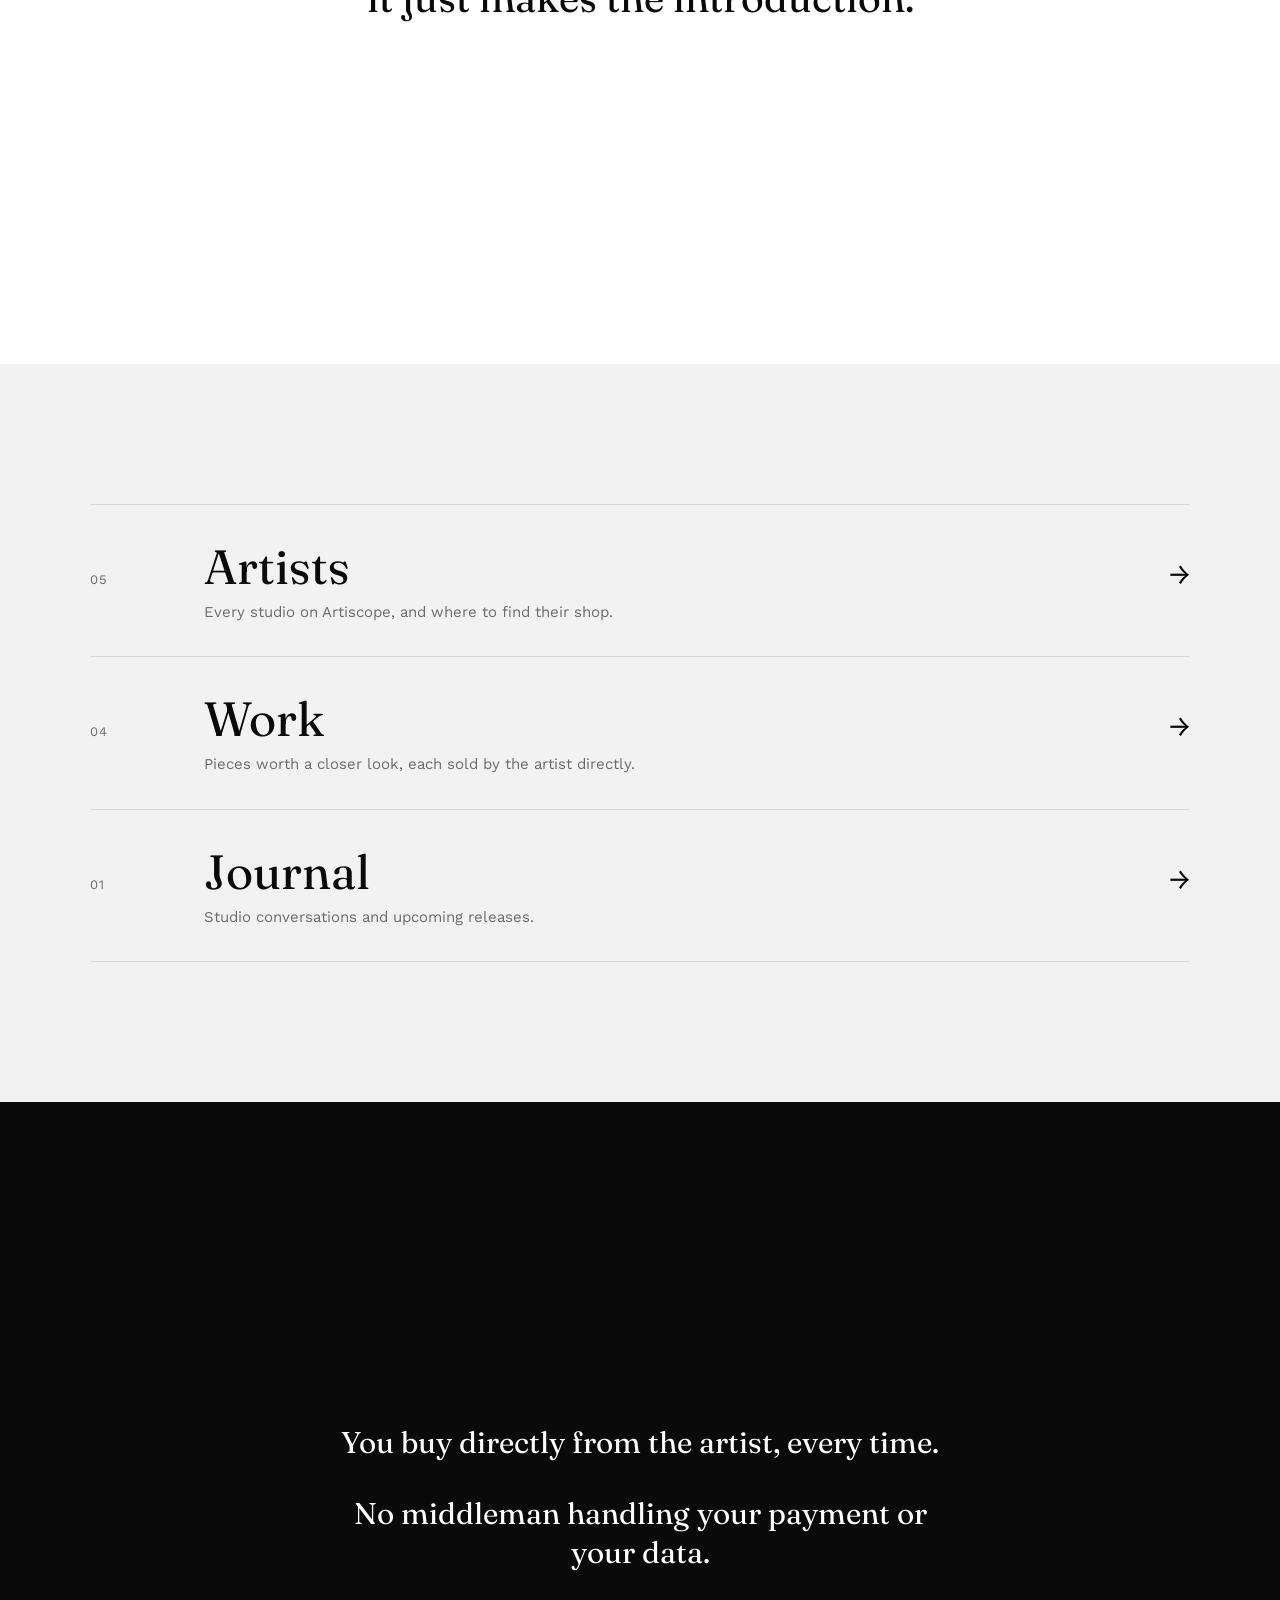
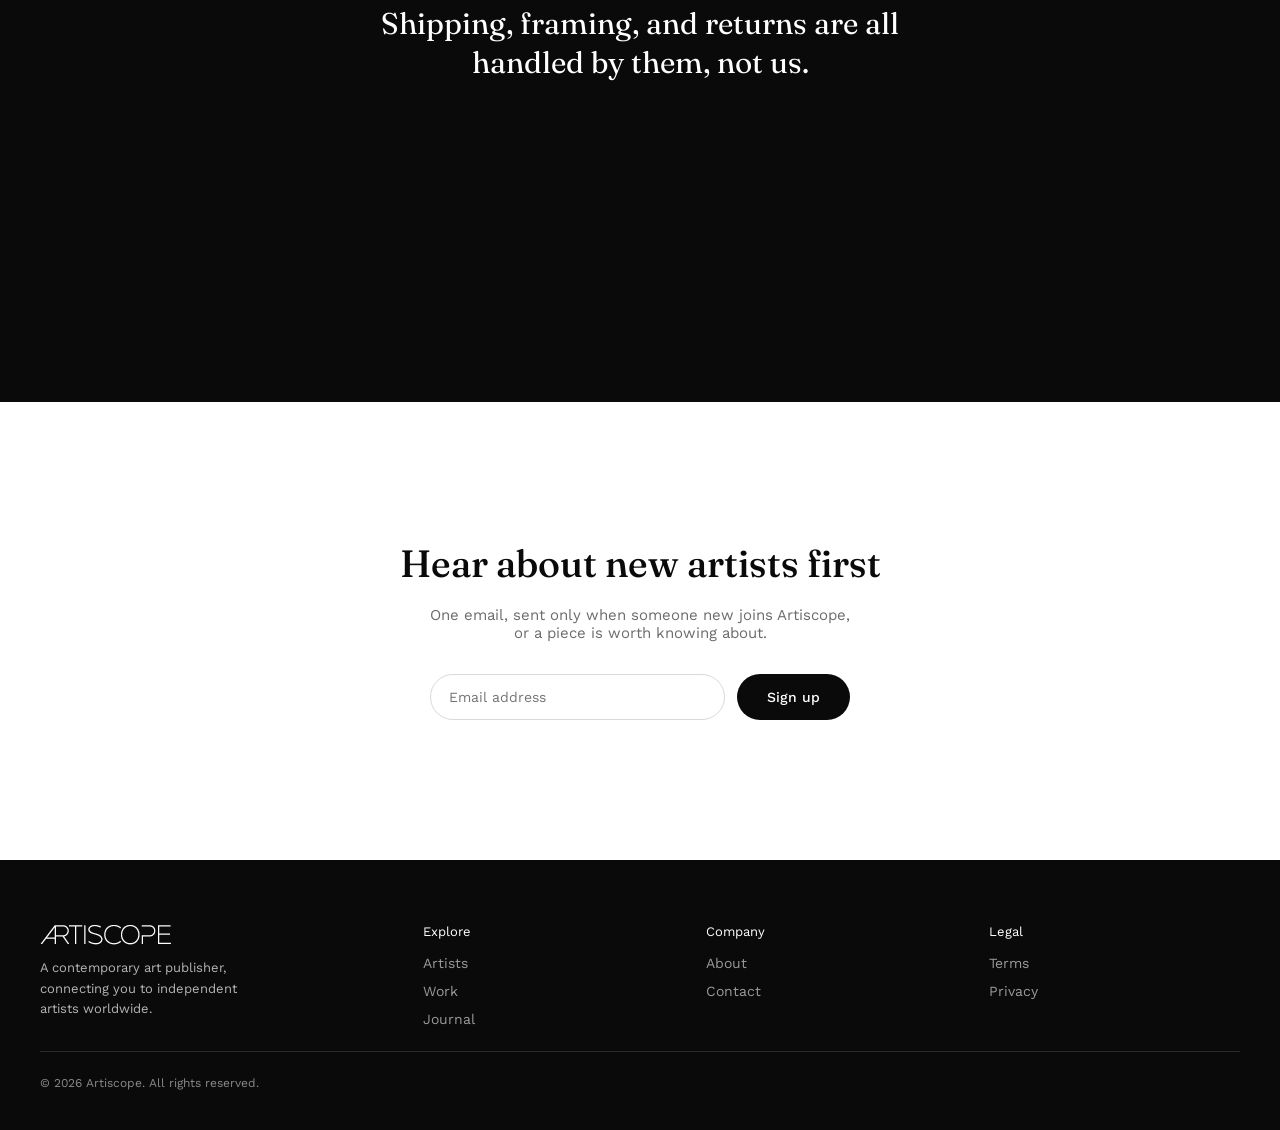
==== commit 0b948e72: "Show featured artwork as an autoplaying slideshow on the homepage Fill the hero's featured artwork b" ====
--- a/index.html
+++ b/index.html
@@ -14,16 +14,16 @@
 <!-- NAV -->
 <header class="nav" id="site-nav" data-theme="light">
   <div class="nav-inner">
-    <a href="#top" class="logo">
+    <a href="index.html" class="logo">
       <img src="logo-black.png" alt="Artiscope" class="logo-img logo-dark">
       <img src="logo-white.png" alt="Artiscope" class="logo-img logo-light">
     </a>
     <nav class="desktop-nav" aria-label="Primary">
-      <a href="#artists" class="nav-link">Artists</a>
-      <a href="#work" class="nav-link">Work</a>
-      <a href="#journal" class="nav-link">Journal</a>
-      <a href="#about" class="nav-link">About</a>
-      <a href="#contact" class="nav-link">Contact</a>
+      <a href="artists.html" class="nav-link">Artists</a>
+      <a href="work.html" class="nav-link">Work</a>
+      <a href="journal.html" class="nav-link">Journal</a>
+      <a href="about.html" class="nav-link">About</a>
+      <a href="about.html#contact" class="nav-link">Contact</a>
     </nav>
     <div class="nav-icons">
       <button class="icon-btn" id="search-toggle" aria-label="Search">
@@ -39,17 +39,17 @@
 <!-- MOBILE MENU -->
 <div class="mobile-menu" id="mobile-menu" hidden>
   <div class="mobile-menu-top">
-    <span class="logo"><img src="logo-black.png" alt="Artiscope" class="logo-img"></span>
+    <a href="index.html" class="logo"><img src="logo-black.png" alt="Artiscope" class="logo-img"></a>
     <button class="icon-btn" id="menu-close" aria-label="Close menu">
       <svg width="22" height="22" viewBox="0 0 24 24" fill="none" stroke="#0A0A0A" stroke-width="2"><line x1="4" y1="4" x2="20" y2="20"></line><line x1="20" y1="4" x2="4" y2="20"></line></svg>
     </button>
   </div>
   <nav class="mobile-menu-links" aria-label="Mobile primary">
-    <a href="#artists">Artists</a>
-    <a href="#work">Work</a>
-    <a href="#journal">Journal</a>
-    <a href="#about">About</a>
-    <a href="#contact">Contact</a>
+    <a href="artists.html">Artists</a>
+    <a href="work.html">Work</a>
+    <a href="journal.html">Journal</a>
+    <a href="about.html">About</a>
+    <a href="about.html#contact">Contact</a>
   </nav>
 </div>
 
@@ -69,18 +69,21 @@
 </div>
 
 <main id="top">
-
   <!-- HERO -->
   <section class="chapter hero" data-nav-theme="light">
     <div class="chapter-inner hero-inner reveal">
-            <p class="eyebrow eyebrow-light">Contemporary art publisher</p>
+      <p class="eyebrow eyebrow-light">Contemporary art publisher</p>
       <h1 class="display-1">Discover<br>Contemporary Art</h1>
       <p class="hero-copy">Limited edition prints and original works from emerging and established artists worldwide.</p>
       <div class="hero-btn-row">
-        <a href="#work" class="btn-primary btn-light">Explore Publishing &rarr;</a>
-        <a href="#artists" class="btn-primary btn-outline-light">View Artists</a>
+        <a href="work.html" class="btn-primary btn-light">Explore Publishing &rarr;</a>
+        <a href="artists.html" class="btn-primary btn-outline-light">View Artists</a>
       </div>
-      <div class="hero-image">[Featured artwork]</div>
+      <!-- Featured artwork slideshow (rendered from FEATURED in js/data.js) -->
+      <div class="hero-image" id="featured" role="region" aria-roledescription="carousel" aria-label="Featured artwork">
+        <span class="hero-image-label" id="featured-label">Featured artwork</span>
+      </div>
+    </div>
     <div class="scroll-cue" aria-hidden="true">
       <span></span>
     </div>
@@ -95,17 +98,25 @@
     </p>
   </section>
 
-  <!-- ARTIST CHAPTERS -->
-  <div id="artists"></div>
-
-  <!-- FEATURED WORK -->
-  <section class="chapter work-section" id="work" data-nav-theme="dark">
-    <div class="section-head reveal">
-      <p class="eyebrow">Recent work</p>
-      <h2 class="display-2">A few pieces worth a closer look</h2>
-      <p class="section-subtext">Every one of these is sold and shipped by the artist directly. Follow the link to see it properly and buy it on their own site.</p>
+  <!-- EXPLORE -->
+  <section class="chapter explore" data-nav-theme="dark">
+    <div class="explore-list">
+      <a href="artists.html" class="explore-row reveal">
+        <span class="explore-count" data-count="artists"></span>
+        <span class="explore-title">Artists<span class="explore-desc">Every studio on Artiscope, and where to find their shop.</span></span>
+        <span class="explore-arrow" aria-hidden="true">&rarr;</span>
+      </a>
+      <a href="work.html" class="explore-row reveal">
+        <span class="explore-count" data-count="work"></span>
+        <span class="explore-title">Work<span class="explore-desc">Pieces worth a closer look, each sold by the artist directly.</span></span>
+        <span class="explore-arrow" aria-hidden="true">&rarr;</span>
+      </a>
+      <a href="journal.html" class="explore-row reveal">
+        <span class="explore-count" data-count="journal"></span>
+        <span class="explore-title">Journal<span class="explore-desc">Studio conversations and upcoming releases.</span></span>
+        <span class="explore-arrow" aria-hidden="true">&rarr;</span>
+      </a>
     </div>
-    <div class="works-grid" id="works-grid"></div>
   </section>
 
   <!-- TRUST STATEMENTS -->
@@ -117,21 +128,8 @@
     </div>
   </section>
 
-  <!-- JOURNAL -->
-  <section class="chapter editorial" id="journal" data-nav-theme="dark">
-    <div class="editorial-split reveal">
-      <div class="editorial-image"></div>
-      <div class="editorial-copy">
-        <p class="eyebrow">In the studio</p>
-        <h2 class="display-3">Frank Canvas on colour, layering, and starting over</h2>
-        <p>A short conversation about how a piece begins as one idea and ends as another, and why he never plans the final layer in advance.</p>
-        <a href="https://frankcanvas.com/" class="btn-ghost" target="_blank" rel="noopener">Visit frankcanvas.com</a>
-      </div>
-    </div>
-  </section>
-
-  <!-- ABOUT / NEWSLETTER -->
-  <section class="chapter newsletter" id="about" data-nav-theme="dark">
+  <!-- NEWSLETTER -->
+  <section class="chapter newsletter" data-nav-theme="dark">
     <h2 class="display-3 reveal">Hear about new artists first</h2>
     <p class="reveal">One email, sent only when someone new joins Artiscope, or a piece is worth knowing about.</p>
     <form class="newsletter-form reveal" id="newsletter-form">
@@ -145,7 +143,7 @@
 </main>
 
 <!-- FOOTER -->
-<footer id="contact" class="footer" data-nav-theme="light">
+<footer class="footer" data-nav-theme="light">
   <div class="footer-grid">
     <div>
       <img src="logo-white.png" alt="Artiscope" class="footer-logo-img">
@@ -153,14 +151,14 @@
     </div>
     <div class="footer-col">
       <p class="footer-heading">Explore</p>
-      <a href="#artists" class="footer-link">Artists</a>
-      <a href="#work" class="footer-link">Work</a>
-      <a href="#journal" class="footer-link">Journal</a>
+      <a href="artists.html" class="footer-link">Artists</a>
+      <a href="work.html" class="footer-link">Work</a>
+      <a href="journal.html" class="footer-link">Journal</a>
     </div>
     <div class="footer-col">
       <p class="footer-heading">Company</p>
-      <a href="#about" class="footer-link">About</a>
-      <a href="#contact" class="footer-link">Contact</a>
+      <a href="about.html" class="footer-link">About</a>
+      <a href="about.html#contact" class="footer-link">Contact</a>
     </div>
     <div class="footer-col">
       <p class="footer-heading">Legal</p>
--- a/css/style.css
+++ b/css/style.css
@@ -87,6 +87,7 @@
   color: inherit;
 }
 .nav-link:hover { opacity: 0.6; }
+.nav-link[aria-current="page"] { border-bottom-color: currentColor; }
 .nav-icons { display: flex; align-items: center; gap: 18px; color: inherit; }
 .icon-btn {
   background: none; border: none; padding: 4px;
@@ -194,6 +195,53 @@
   to   { transform: translate3d(-2%, 1.5%, 0); }
 }
 .hero-copy { font-size: 18px; color: rgba(255,255,255,0.75); max-width: 480px; line-height: 1.6; }
+.hero-btn-row { display: flex; gap: 14px; flex-wrap: wrap; justify-content: center; }
+.btn-outline-light {
+  background: transparent;
+  color: #FFFFFF;
+  border: 1px solid rgba(255,255,255,0.5);
+}
+.btn-outline-light:hover { background: rgba(255,255,255,0.1); opacity: 1; }
+/* Featured artwork slot: a textured dark panel until a real image is chosen. */
+.hero-image {
+  position: relative; overflow: hidden;
+  width: min(720px, 100%); aspect-ratio: 16 / 9; margin-top: 24px;
+  border-radius: 24px; border: 1px solid rgba(255,255,255,0.12);
+  background:
+    repeating-linear-gradient(135deg, rgba(255,255,255,0.06) 0 1px, transparent 1px 11px),
+    radial-gradient(80% 90% at 30% 20%, #3A3A3A 0%, #141414 70%);
+}
+.hero-image::after {
+  content: ""; position: absolute; inset: 0;
+  background: linear-gradient(180deg, transparent 40%, rgba(0,0,0,0.55) 100%);
+}
+.featured-slide {
+  position: absolute; inset: 0; margin: 0;
+  opacity: 0; transition: opacity 1.2s ease;
+}
+.featured-slide.is-active { opacity: 1; }
+.featured-slide img { width: 100%; height: 100%; object-fit: cover; display: block; }
+.featured-controls {
+  position: absolute; right: 20px; bottom: 16px; z-index: 1;
+  display: flex; align-items: center; gap: 4px;
+}
+.featured-dot, .featured-toggle {
+  background: none; border: none; padding: 0;
+  width: 24px; height: 24px; display: flex; align-items: center; justify-content: center;
+  color: rgba(255,255,255,0.8);
+}
+.featured-dot::before {
+  content: ""; width: 7px; height: 7px; border-radius: 50%;
+  border: 1px solid rgba(255,255,255,0.8); transition: background 0.2s ease;
+}
+.featured-dot[aria-current="true"]::before { background: #FFFFFF; }
+.featured-toggle:hover, .featured-dot:hover { color: #FFFFFF; }
+.featured-dot:focus-visible, .featured-toggle:focus-visible { outline: 1px solid #FFFFFF; outline-offset: 2px; border-radius: 4px; }
+.hero-image-label {
+  position: absolute; left: 24px; bottom: 20px; z-index: 1;
+  font-size: 11px; font-weight: 500; text-transform: uppercase; letter-spacing: 0.16em;
+  color: rgba(255,255,255,0.85);
+}
 .scroll-cue {
   position: absolute; bottom: 40px; left: 50%; transform: translateX(-50%);
 }
@@ -217,12 +265,49 @@
 }
 .statement-fade { color: var(--ink); }
 
-/* ---------- ARTIST CHAPTER ---------- */
-.artist-chapter { color: inherit; }
-.artist-chapter-inner {
-  display: flex; flex-direction: column; align-items: center; gap: 28px; text-align: center; max-width: 640px;
-}
-.artist-logo-large { max-width: 70%; max-height: 130px; width: auto; height: auto; }
+/* ---------- PAGE HEADERS (inner pages) ---------- */
+.page-head { min-height: 64vh; padding: 180px 32px 110px; }
+.page-head-light { background: #FFFFFF; }
+.page-lede { font-size: 18px; color: var(--muted); max-width: 520px; line-height: 1.6; }
+
+/* ---------- EXPLORE (homepage teaser) ---------- */
+.explore { background: var(--tint); min-height: auto; padding: 140px 32px; }
+.explore-list { width: 100%; max-width: 1100px; border-top: 1px solid #D9D9D9; }
+.explore-row {
+  display: grid; grid-template-columns: 90px 1fr auto; align-items: baseline; gap: 24px;
+  padding: 36px 0; border-bottom: 1px solid #D9D9D9;
+  transition: opacity 0.9s cubic-bezier(0.16,1,0.3,1), transform 0.9s cubic-bezier(0.16,1,0.3,1), padding 0.3s cubic-bezier(0.16,1,0.3,1);
+}
+.explore-row:hover { padding-left: 12px; }
+.explore-count { font-size: 13px; color: var(--muted); letter-spacing: 0.08em; }
+.explore-title { font-family: "Fraunces", Georgia, serif; font-size: 48px; line-height: 1.1; }
+.explore-desc { display: block; font-family: "Work Sans", system-ui, sans-serif; font-size: 15px; color: var(--muted); margin-top: 10px; }
+.explore-arrow { font-size: 28px; }
+
+/* ---------- ARTIST CARDS ---------- */
+.artists-section { background: #FFFFFF; min-height: auto; padding: 120px 32px 140px; }
+.artists-grid {
+  width: 100%; max-width: 1200px; margin: 0 auto;
+  display: grid; grid-template-columns: repeat(auto-fit, minmax(320px, 1fr)); gap: 24px;
+}
+.artist-card {
+  position: relative; overflow: hidden; isolation: isolate;
+  min-height: 460px; border-radius: 24px; padding: 48px 32px;
+  display: flex; align-items: center; justify-content: center;
+}
+.artist-card-photo {
+  position: absolute; inset: 0; z-index: -2;
+  background-size: cover; background-position: center;
+}
+.artist-card-has-photo { background: #0A0A0A; }
+.artist-card-has-photo::after {
+  content: ""; position: absolute; inset: 0; z-index: -1;
+  background: linear-gradient(180deg, rgba(0,0,0,0.35) 0%, rgba(0,0,0,0.6) 100%);
+}
+.artist-card-inner {
+  display: flex; flex-direction: column; align-items: center; gap: 24px; text-align: center; max-width: 440px;
+}
+.artist-logo-large { max-width: 70%; max-height: 110px; width: auto; height: auto; }
 .artist-name-large { font-size: 56px; }
 .artist-tag-large { font-size: 17px; opacity: 0.75; max-width: 440px; }
 .artist-cta { display: flex; align-items: center; gap: 14px; flex-wrap: wrap; justify-content: center; }
@@ -258,6 +343,21 @@
 .work-row { display: flex; align-items: center; justify-content: space-between; margin-top: 6px; }
 .work-price { font-size: 14px; color: var(--muted-2); }
 .work-link { font-size: 13px; font-weight: 500; border-bottom: 1px solid currentColor; padding-bottom: 1px; width: fit-content; }
+.work-card-placeholder:hover { transform: none; }
+.work-card-placeholder .work-image {
+  border: 1px dashed #BDBDBD; display: flex; align-items: center; justify-content: center;
+}
+.work-card-placeholder .work-title,
+.work-card-placeholder .work-artist { color: #A6A6A6; }
+
+/* ---------- PLACEHOLDER MARKER ---------- */
+/* Flags copy or slots still waiting on real content. Remove with the copy. */
+.placeholder-note {
+  display: inline-block; width: fit-content;
+  font-family: "Work Sans", system-ui, sans-serif; font-size: 11px; font-weight: 500;
+  text-transform: uppercase; letter-spacing: 0.12em;
+  padding: 5px 10px; border: 1px dashed currentColor; border-radius: 999px; opacity: 0.6;
+}
 
 /* ---------- TRUST ---------- */
 .trust { background: var(--ink); color: #FFFFFF; }
@@ -273,6 +373,28 @@
 .editorial-image { width: 100%; aspect-ratio: 4/5; border-radius: 24px; background: linear-gradient(160deg, #4A4A4A 0%, #0A0A0A 100%); }
 .editorial-copy { display: flex; flex-direction: column; gap: 20px; max-width: 460px; }
 .editorial-copy p { font-size: 16px; color: var(--muted-2); line-height: 1.7; }
+
+/* ---------- JOURNAL ---------- */
+.journal-section { background: #FFFFFF; min-height: auto; padding: 60px 32px 140px; }
+.journal-list { width: 100%; display: flex; flex-direction: column; gap: 120px; }
+.journal-upcoming { max-width: 1100px; width: 100%; margin: 0 auto; display: flex; flex-direction: column; gap: 20px; }
+.journal-rows { list-style: none; margin: 0; padding: 0; border-top: 1px solid var(--line); }
+.journal-row {
+  display: grid; grid-template-columns: 200px 1fr auto; align-items: center; gap: 24px;
+  padding: 28px 0; border-bottom: 1px solid var(--line); color: var(--muted);
+}
+.journal-row-kind { font-size: 13px; text-transform: uppercase; letter-spacing: 0.12em; }
+.journal-row-title { font-family: "Fraunces", Georgia, serif; font-size: 26px; color: #A6A6A6; }
+
+/* ---------- ABOUT ---------- */
+.about-block { background: #FFFFFF; min-height: auto; padding: 140px 32px; }
+.about-block-tint { background: var(--tint); }
+.about-split {
+  width: 100%; max-width: 1100px; margin: 0 auto;
+  display: grid; grid-template-columns: 1fr 1.4fr; gap: 64px; align-items: start; text-align: left;
+}
+.about-split-copy { display: flex; flex-direction: column; gap: 18px; }
+.about-split-copy p { font-size: 17px; color: var(--muted-2); line-height: 1.7; }
 
 /* ---------- NEWSLETTER ---------- */
 .newsletter { background: #FFFFFF; gap: 20px; min-height: auto; padding: 140px 32px; }
@@ -302,6 +424,47 @@
   display: inline-block; font-size: 11px; text-transform: uppercase; letter-spacing: 0.08em; opacity: 0.6;
 }
 
+/* ---------- CONTACT ---------- */
+.contact { min-height: auto; padding: 140px 32px; }
+.contact-inner {
+  width: 100%; max-width: 700px;
+  display: flex; flex-direction: column; align-items: center; gap: 14px; text-align: center;
+}
+.contact-inner .display-2 { margin-bottom: 8px; }
+.contact-intro { font-size: 15px; color: rgba(255,255,255,0.75); }
+.contact-form {
+  width: 100%; margin-top: 36px; text-align: left;
+  display: grid; grid-template-columns: 1fr 1fr; gap: 28px 12px;
+}
+.contact-field { display: flex; flex-direction: column; gap: 10px; }
+.contact-field-wide { grid-column: 1 / -1; }
+.contact-field label { font-size: 14px; color: rgba(255,255,255,0.85); }
+.contact-field input,
+.contact-field textarea {
+  width: 100%; padding: 12px 14px; font-size: 15px; color: #FFFFFF;
+  background: #000000; border: 1px solid rgba(255,255,255,0.7); border-radius: 0;
+  transition: border-color 0.15s ease, box-shadow 0.15s ease;
+}
+.contact-field textarea { resize: vertical; min-height: 120px; }
+.contact-field input:focus,
+.contact-field textarea:focus { outline: none; border-color: #FFFFFF; box-shadow: 0 0 0 1px #FFFFFF; }
+.contact-actions { display: flex; align-items: center; gap: 20px; flex-wrap: wrap; margin-top: 4px; }
+.contact-status { font-size: 14px; color: rgba(255,255,255,0.75); }
+.contact .placeholder-note { margin-top: 28px; }
+
+/* ---------- TRANSITION VEIL ---------- */
+.veil {
+  position: fixed; inset: 0; z-index: 300; background: var(--ink);
+  display: flex; align-items: center; justify-content: center;
+  opacity: 0; pointer-events: none;
+  transition: opacity 0.45s cubic-bezier(0.16,1,0.3,1);
+}
+.veil.is-on { opacity: 1; }
+.veil-text {
+  color: rgba(255,255,255,0.7); font-size: 12px; font-weight: 500;
+  text-transform: uppercase; letter-spacing: 0.16em;
+}
+
 [hidden] { display: none !important; }
 
 /* ---------- RESPONSIVE ---------- */
@@ -315,5 +478,21 @@
   .trust-line { font-size: 22px; }
   .editorial-split { grid-template-columns: 1fr; }
   .artist-name-large { font-size: 40px; }
+  .artists-grid { grid-template-columns: 1fr; }
+  .artist-card { min-height: 400px; }
+  .explore-row { grid-template-columns: 1fr auto; gap: 12px; }
+  .explore-count { grid-column: 1 / -1; }
+  .explore-title { font-size: 34px; }
+  .journal-row { grid-template-columns: 1fr; gap: 10px; }
+  .journal-row-title { font-size: 22px; }
+  .about-split { grid-template-columns: 1fr; gap: 24px; }
+  .page-head { min-height: 56vh; padding: 140px 24px 80px; }
+  .footer-grid { grid-template-columns: 1fr 1fr; }
+  .contact-form { grid-template-columns: 1fr; }
+  .hero-image-label { left: 18px; bottom: 18px; }
+  .featured-prefix { display: none; }
+  .featured-controls { right: 12px; bottom: 12px; }
+  .contact { padding: 100px 24px; }
+  .footer-grid > :first-child { grid-column: 1 / -1; }
   .chapter { padding: 100px 24px; }
 }
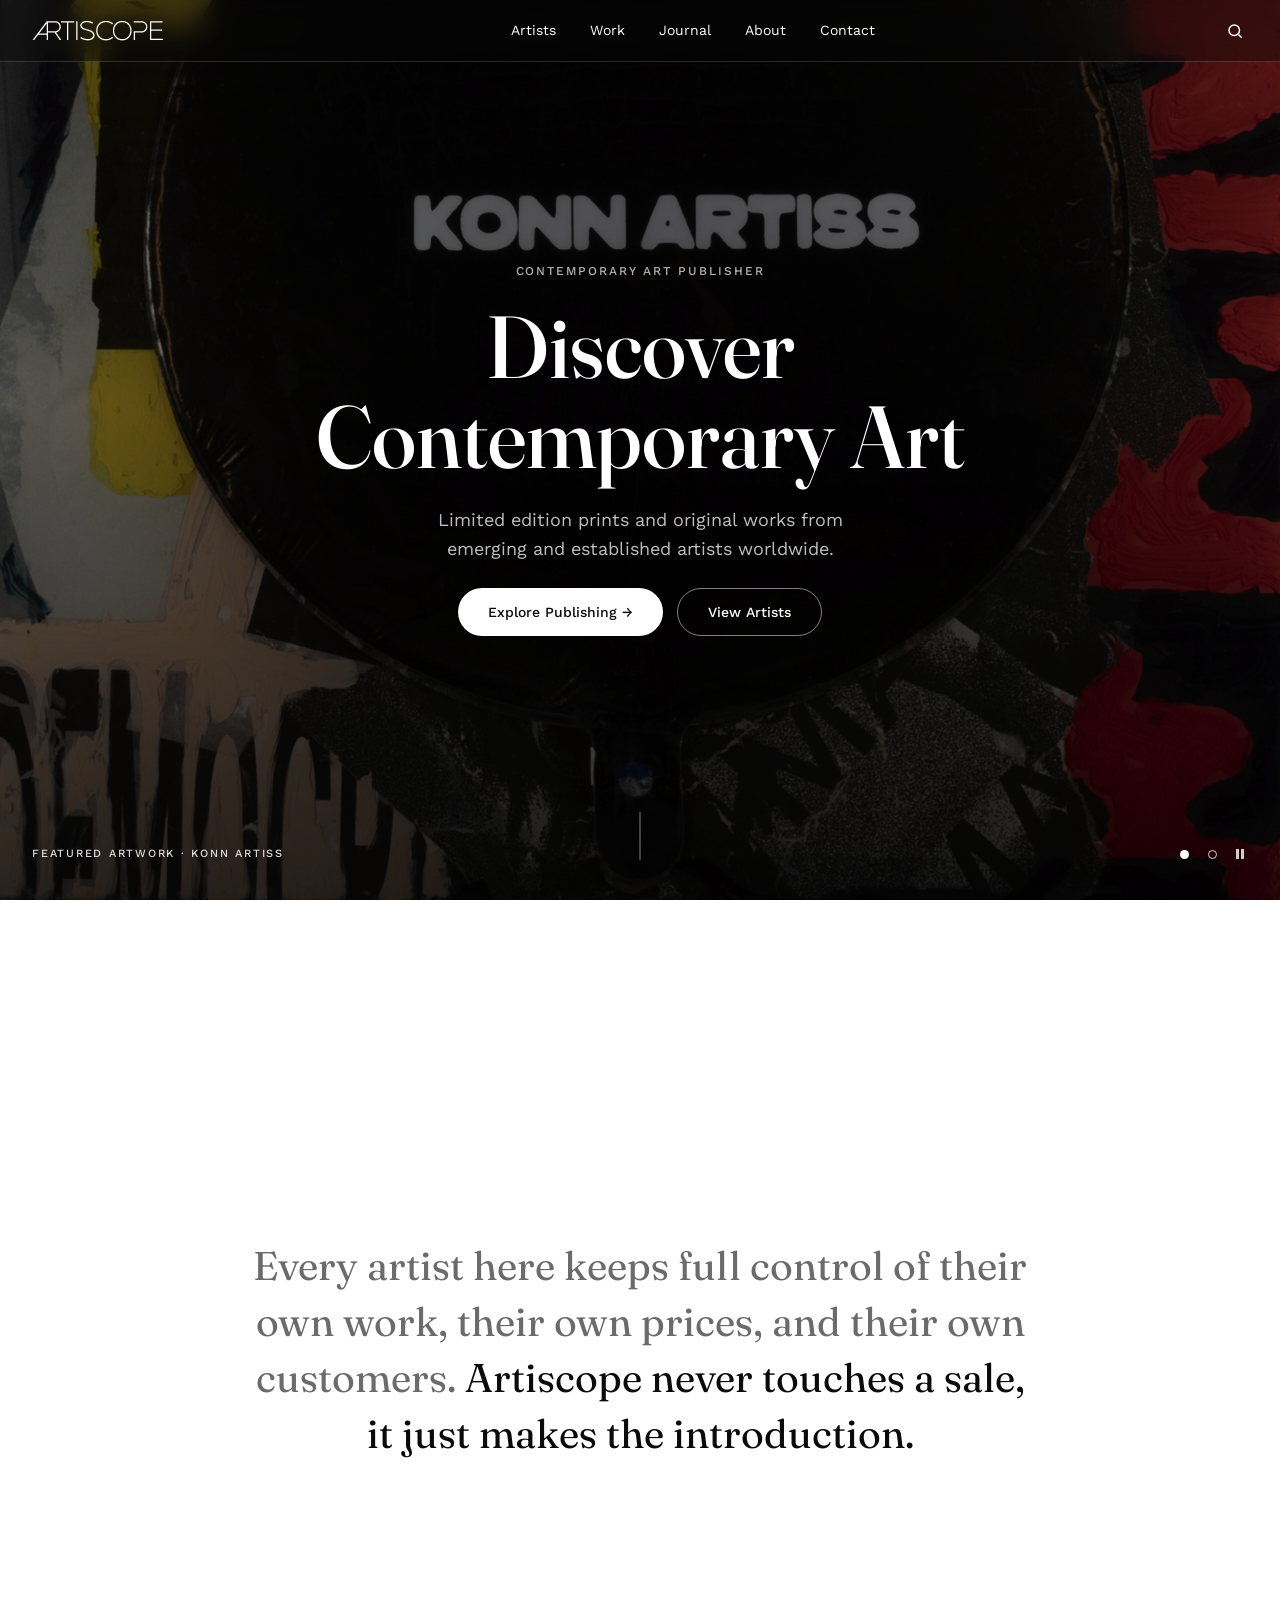
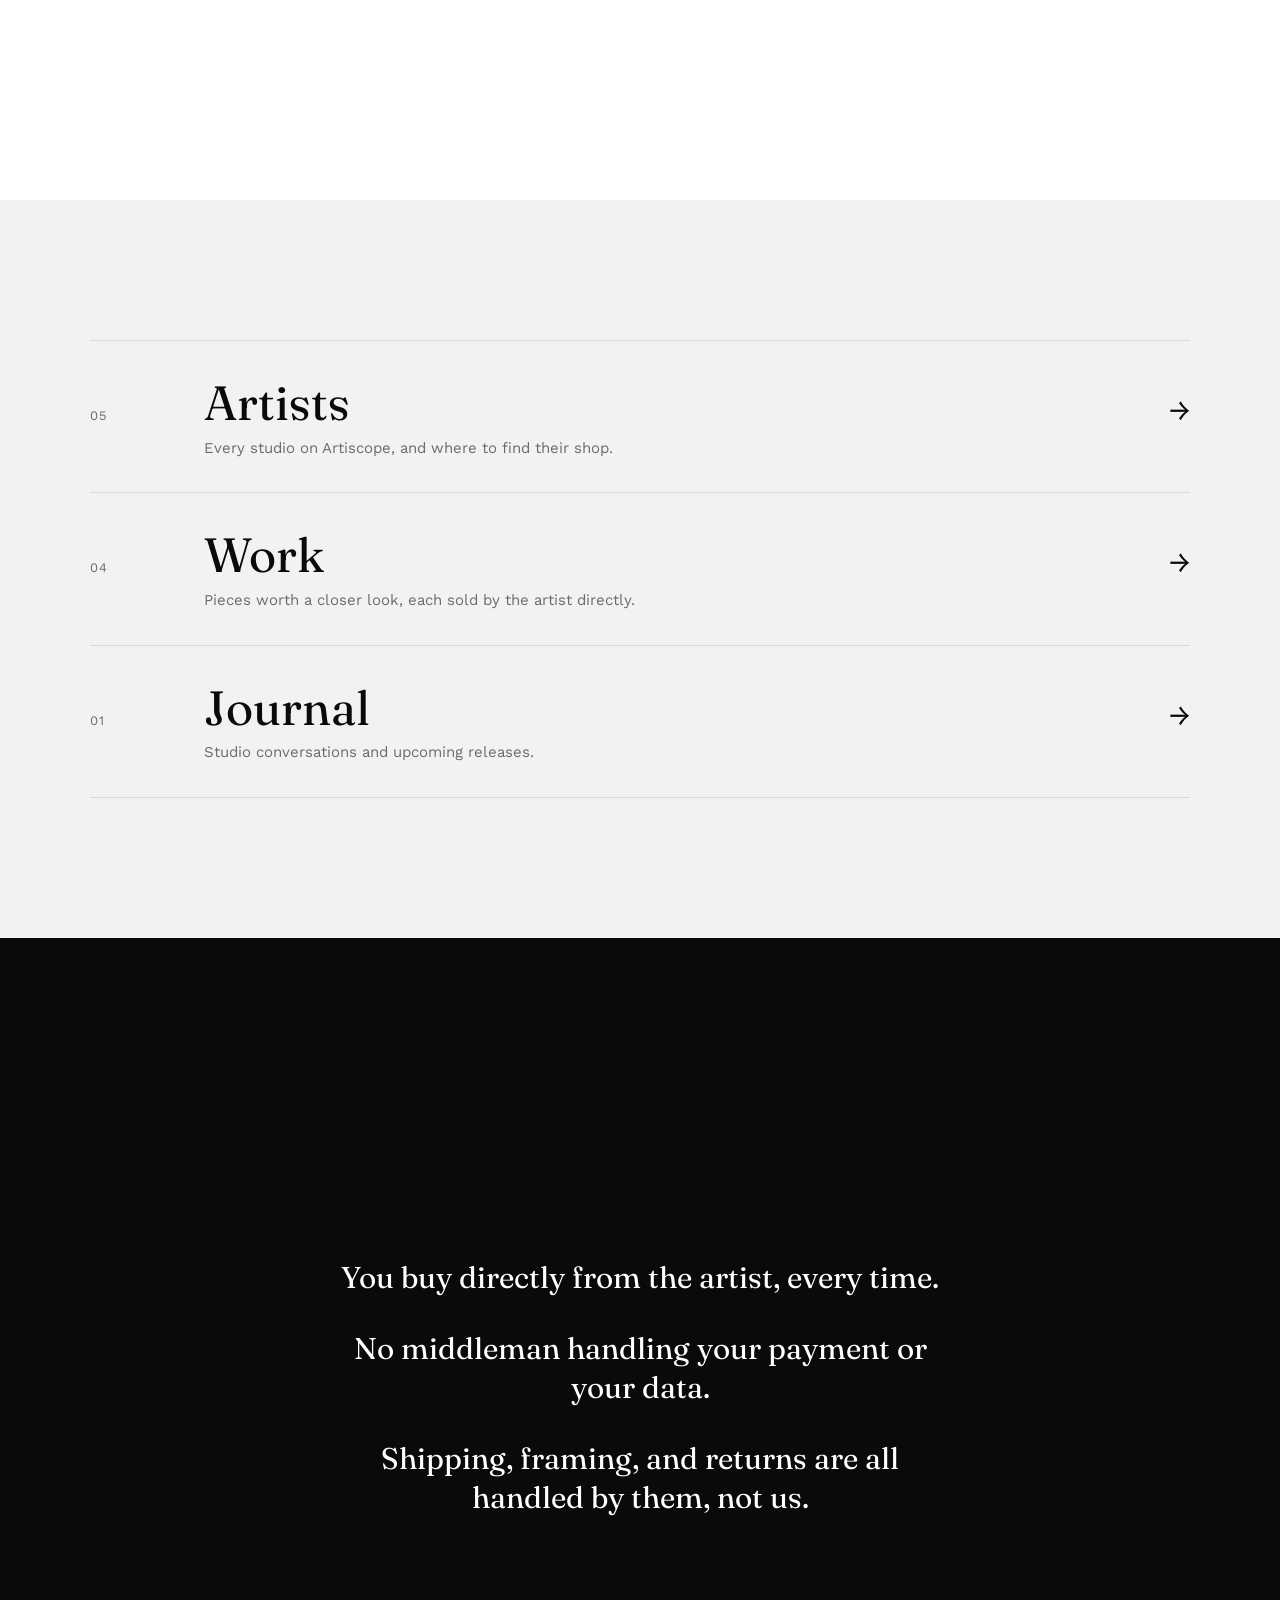
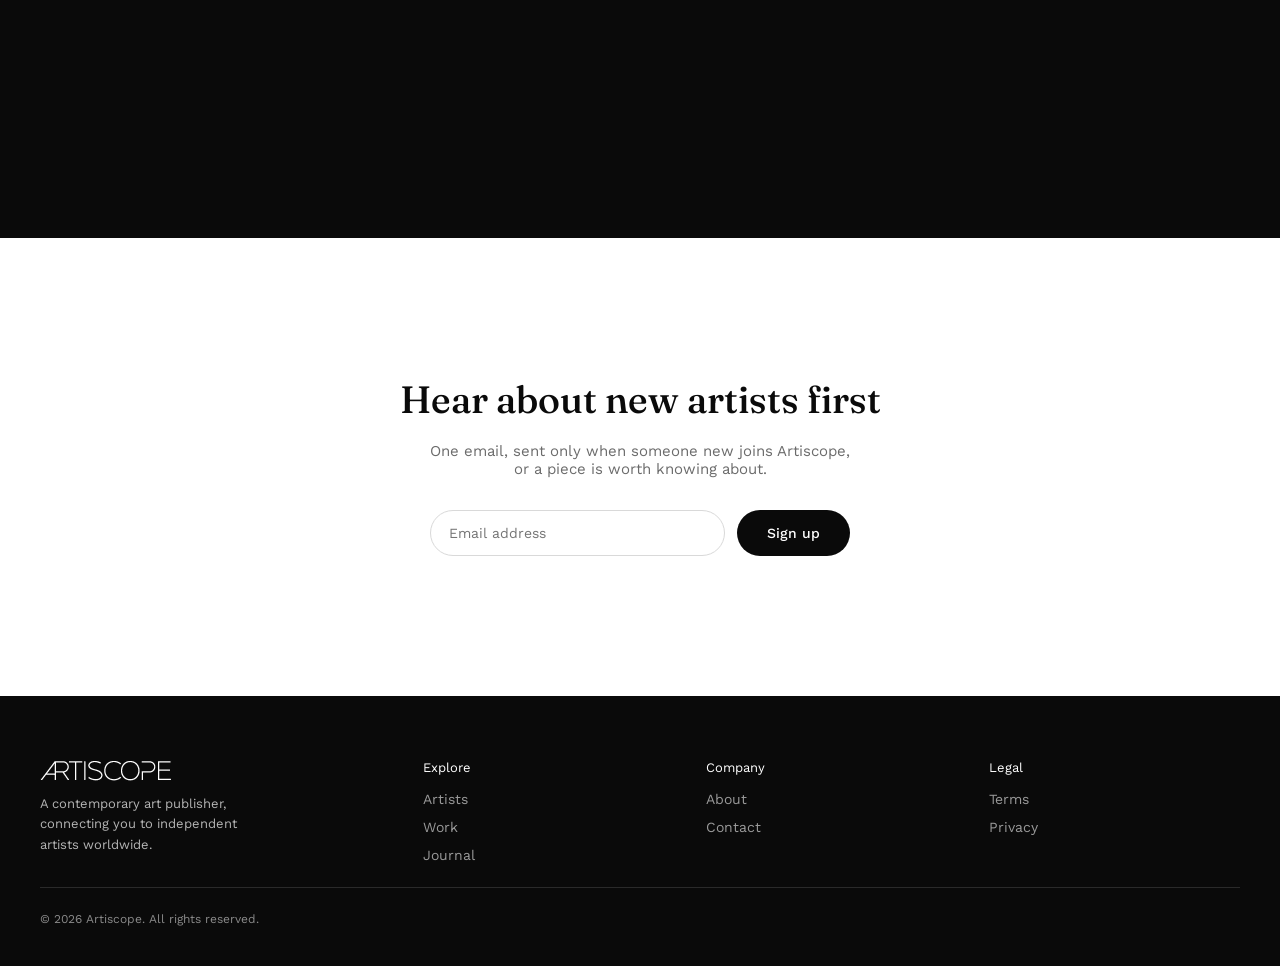
==== commit d3e7a564: "Fill the whole homepage hero with the featured artwork slideshow Move the slideshow out of the small" ====
--- a/index.html
+++ b/index.html
@@ -71,6 +71,10 @@
 <main id="top">
   <!-- HERO -->
   <section class="chapter hero" data-nav-theme="light">
+    <!-- Featured artwork slideshow behind the hero (rendered from FEATURED in js/data.js) -->
+    <div class="hero-featured" id="featured" role="region" aria-roledescription="carousel" aria-label="Featured artwork">
+      <span class="hero-featured-label" id="featured-label">Featured artwork</span>
+    </div>
     <div class="chapter-inner hero-inner reveal">
       <p class="eyebrow eyebrow-light">Contemporary art publisher</p>
       <h1 class="display-1">Discover<br>Contemporary Art</h1>
@@ -78,10 +82,6 @@
       <div class="hero-btn-row">
         <a href="work.html" class="btn-primary btn-light">Explore Publishing &rarr;</a>
         <a href="artists.html" class="btn-primary btn-outline-light">View Artists</a>
-      </div>
-      <!-- Featured artwork slideshow (rendered from FEATURED in js/data.js) -->
-      <div class="hero-image" id="featured" role="region" aria-roledescription="carousel" aria-label="Featured artwork">
-        <span class="hero-image-label" id="featured-label">Featured artwork</span>
       </div>
     </div>
     <div class="scroll-cue" aria-hidden="true">
--- a/css/style.css
+++ b/css/style.css
@@ -202,18 +202,15 @@
   border: 1px solid rgba(255,255,255,0.5);
 }
 .btn-outline-light:hover { background: rgba(255,255,255,0.1); opacity: 1; }
-/* Featured artwork slot: a textured dark panel until a real image is chosen. */
-.hero-image {
-  position: relative; overflow: hidden;
-  width: min(720px, 100%); aspect-ratio: 16 / 9; margin-top: 24px;
-  border-radius: 24px; border: 1px solid rgba(255,255,255,0.12);
+/* Featured artwork slideshow, filling the hero behind the headline. It sits
+   between the hatching (::before) and the grain (::after), with a dark wash
+   on top so the white type stays readable. */
+.hero-featured { position: absolute; inset: 0; z-index: -1; background: #0A0A0A; }
+.hero-featured::after {
+  content: ""; position: absolute; inset: 0;
   background:
-    repeating-linear-gradient(135deg, rgba(255,255,255,0.06) 0 1px, transparent 1px 11px),
-    radial-gradient(80% 90% at 30% 20%, #3A3A3A 0%, #141414 70%);
-}
-.hero-image::after {
-  content: ""; position: absolute; inset: 0;
-  background: linear-gradient(180deg, transparent 40%, rgba(0,0,0,0.55) 100%);
+    radial-gradient(70% 60% at 50% 50%, rgba(0,0,0,0.45) 0%, rgba(0,0,0,0.1) 100%),
+    linear-gradient(180deg, rgba(0,0,0,0.55) 0%, rgba(0,0,0,0.45) 45%, rgba(0,0,0,0.75) 100%);
 }
 .featured-slide {
   position: absolute; inset: 0; margin: 0;
@@ -222,7 +219,7 @@
 .featured-slide.is-active { opacity: 1; }
 .featured-slide img { width: 100%; height: 100%; object-fit: cover; display: block; }
 .featured-controls {
-  position: absolute; right: 20px; bottom: 16px; z-index: 1;
+  position: absolute; right: 28px; bottom: 34px; z-index: 1;
   display: flex; align-items: center; gap: 4px;
 }
 .featured-dot, .featured-toggle {
@@ -237,8 +234,8 @@
 .featured-dot[aria-current="true"]::before { background: #FFFFFF; }
 .featured-toggle:hover, .featured-dot:hover { color: #FFFFFF; }
 .featured-dot:focus-visible, .featured-toggle:focus-visible { outline: 1px solid #FFFFFF; outline-offset: 2px; border-radius: 4px; }
-.hero-image-label {
-  position: absolute; left: 24px; bottom: 20px; z-index: 1;
+.hero-featured-label {
+  position: absolute; left: 32px; bottom: 40px; z-index: 1;
   font-size: 11px; font-weight: 500; text-transform: uppercase; letter-spacing: 0.16em;
   color: rgba(255,255,255,0.85);
 }
@@ -489,9 +486,9 @@
   .page-head { min-height: 56vh; padding: 140px 24px 80px; }
   .footer-grid { grid-template-columns: 1fr 1fr; }
   .contact-form { grid-template-columns: 1fr; }
-  .hero-image-label { left: 18px; bottom: 18px; }
+  .hero-featured-label { left: 24px; bottom: 32px; }
   .featured-prefix { display: none; }
-  .featured-controls { right: 12px; bottom: 12px; }
+  .featured-controls { right: 16px; bottom: 26px; }
   .contact { padding: 100px 24px; }
   .footer-grid > :first-child { grid-column: 1 / -1; }
   .chapter { padding: 100px 24px; }
